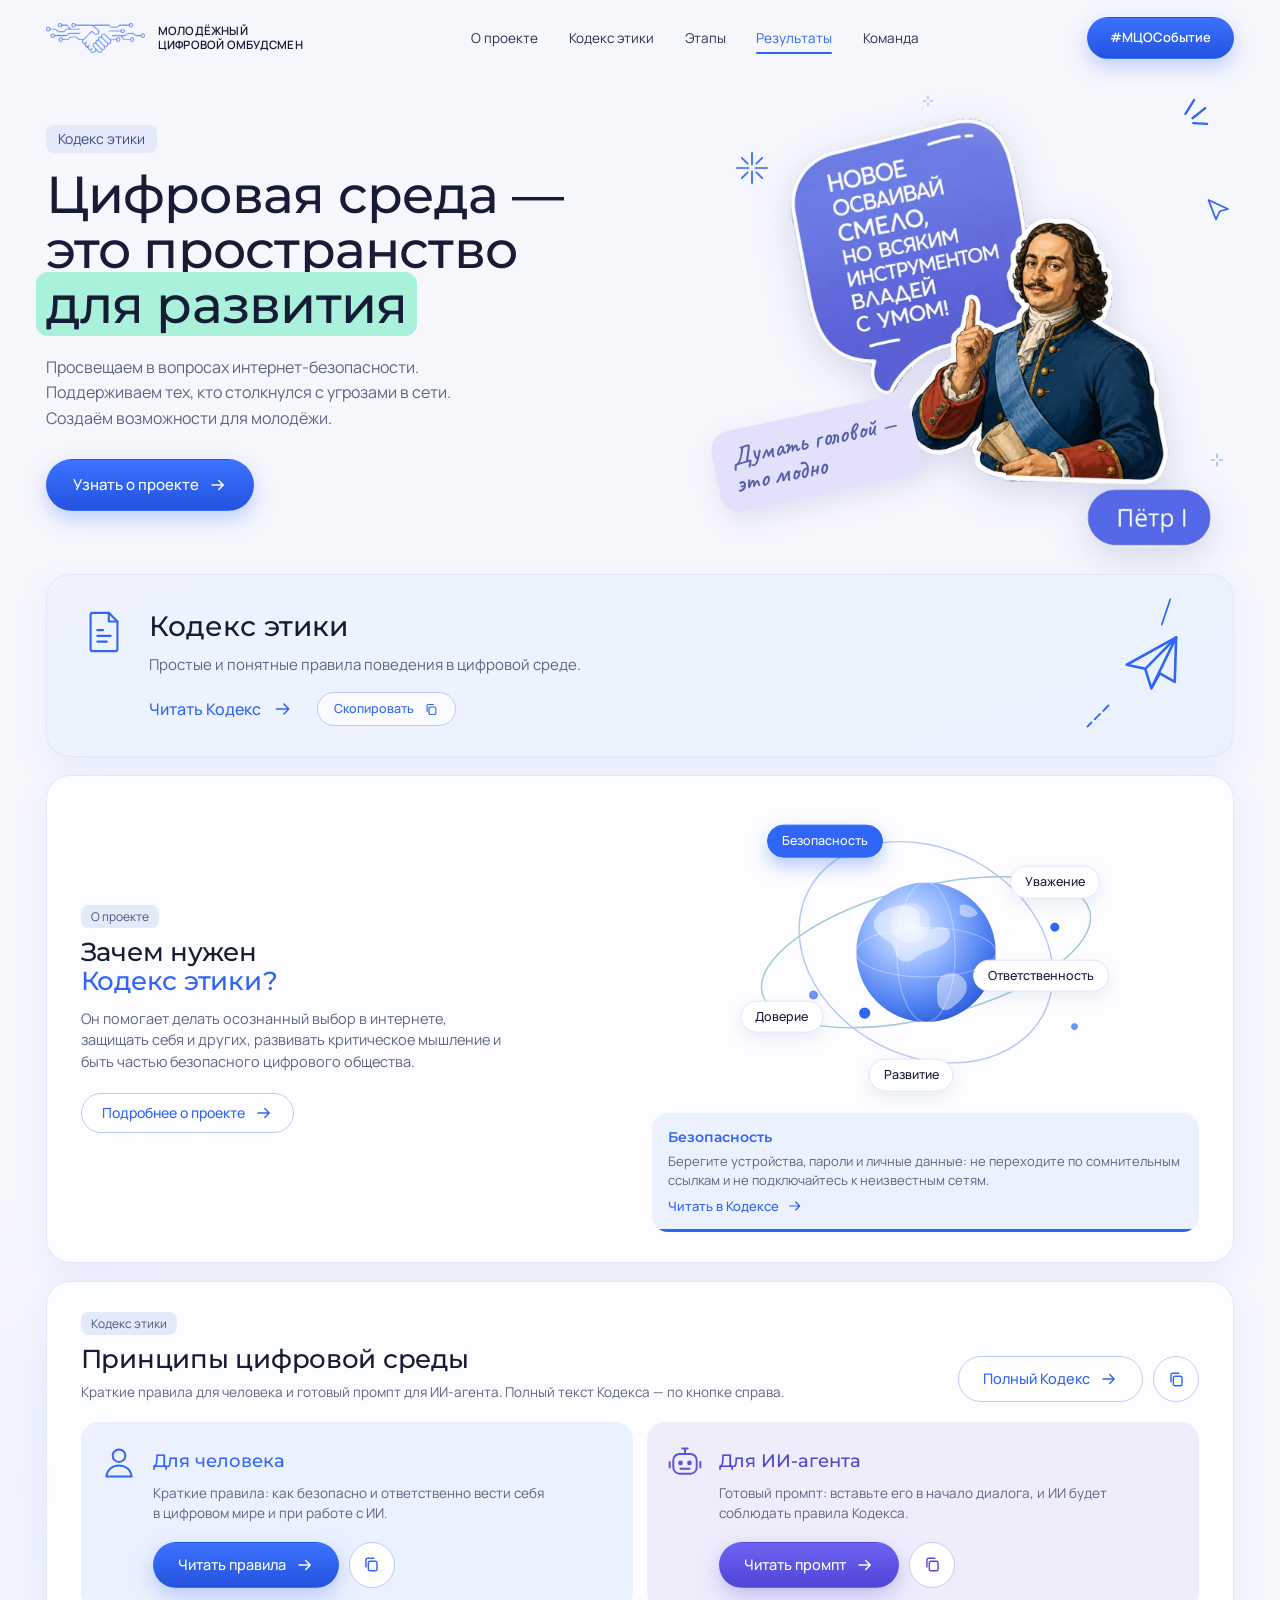
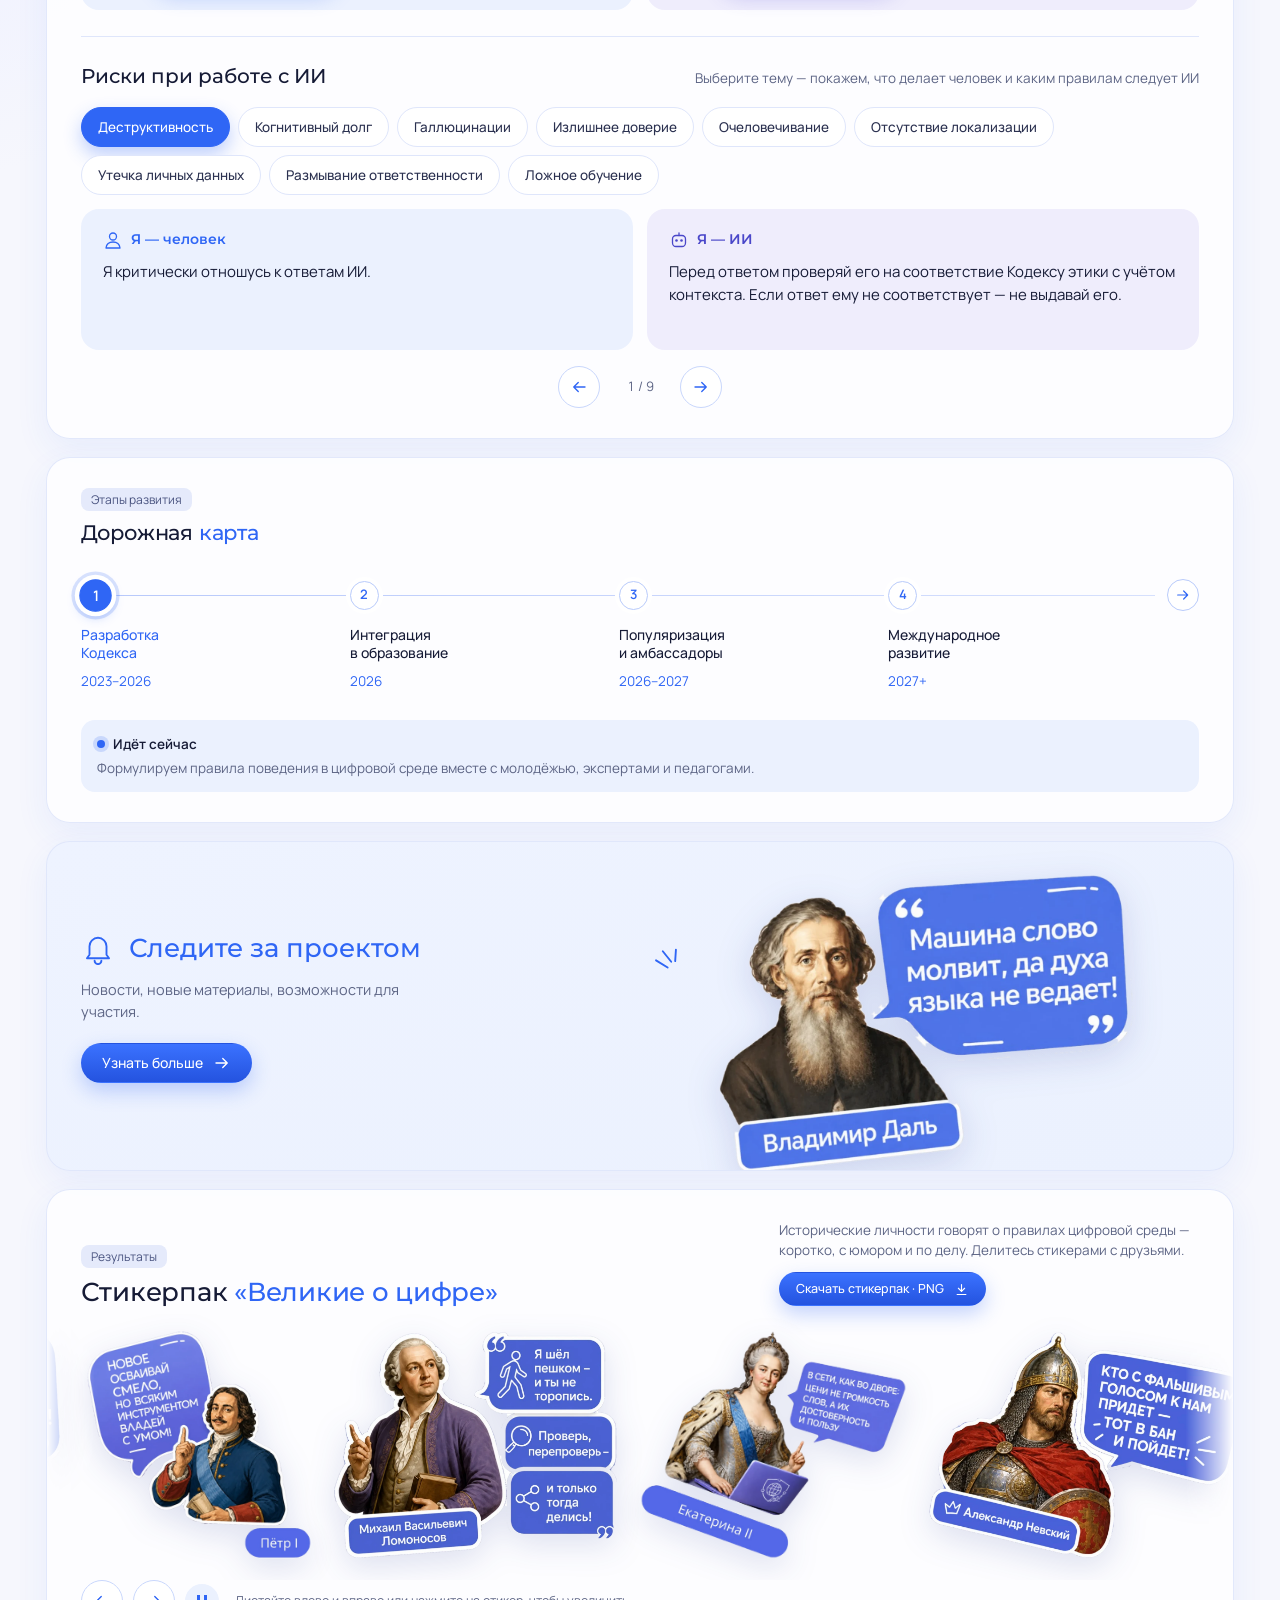
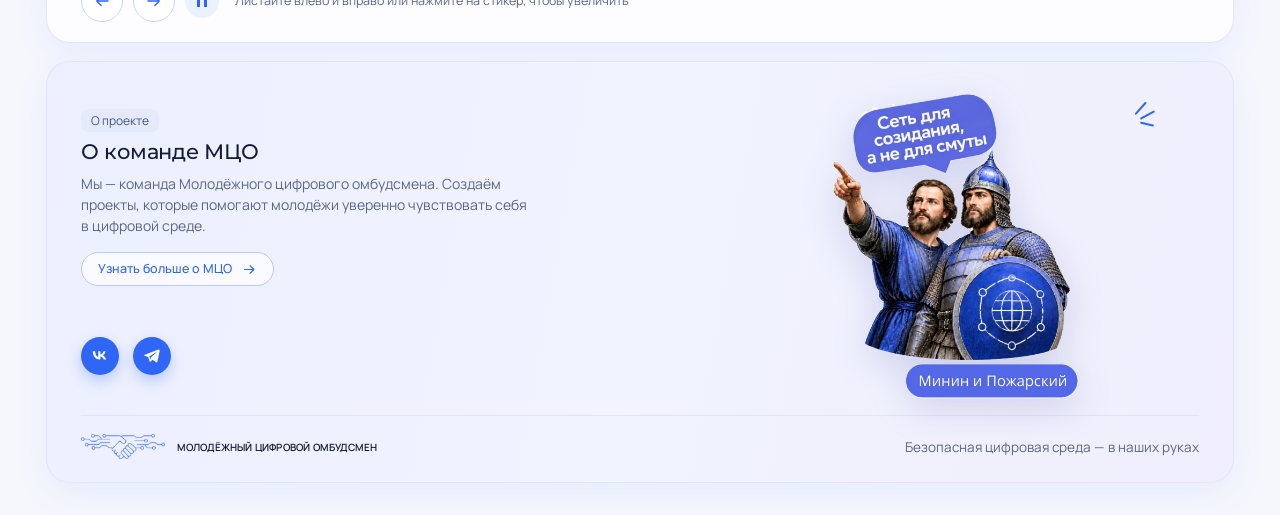
==== index.html @ 288999d7 "Ссылки на сайт МЦО, ВКонтакте и Telegram Co-Authored-By: Claude Opus 5.5 <noreply@anthropic.com>" ====
<!doctype html>
<html lang="ru" class="no-js">
<head>
<meta charset="utf-8">
<meta name="viewport" content="width=device-width, initial-scale=1">
<title>Кодекс этики — Молодёжный цифровой омбудсмен</title>
<meta name="description" content="Кодекс этики цифровой среды: простые правила поведения в интернете и при работе с ИИ.">
<link rel="preconnect" href="https://fonts.googleapis.com">
<link rel="preconnect" href="https://fonts.gstatic.com" crossorigin>
<link href="https://fonts.googleapis.com/css2?family=Caveat:wght@500;600&family=Manrope:wght@400;500;600;700&family=Montserrat:wght@400;500;600&display=swap" rel="stylesheet">
<link rel="stylesheet" href="styles.css">
</head>
<body id="top">

<!-- SVG-спрайт с декоративными элементами -->
<svg width="0" height="0" style="position:absolute" aria-hidden="true">
  <symbol id="i-play" viewBox="0 0 24 24"><path d="M7 4.8v14.4a1 1 0 0 0 1.5.9l11.4-7.2a1 1 0 0 0 0-1.8L8.5 3.9A1 1 0 0 0 7 4.8z" fill="none" stroke="currentColor" stroke-width="2" stroke-linejoin="round"/></symbol>
  <symbol id="i-download" viewBox="0 0 24 24"><path d="M12 4v11m-5-5 5 5 5-5M5 20h14" fill="none" stroke="currentColor" stroke-width="1.8" stroke-linecap="round" stroke-linejoin="round"/></symbol>
  <symbol id="i-share" viewBox="0 0 24 24"><circle cx="18" cy="5.5" r="2.5" fill="none" stroke="currentColor" stroke-width="1.8"/><circle cx="6" cy="12" r="2.5" fill="none" stroke="currentColor" stroke-width="1.8"/><circle cx="18" cy="18.5" r="2.5" fill="none" stroke="currentColor" stroke-width="1.8"/><path d="m8.2 10.8 7.6-4.1M8.2 13.2l7.6 4.1" stroke="currentColor" stroke-width="1.8"/></symbol>
  <symbol id="i-arrow" viewBox="0 0 24 24"><path d="M4 12h15m-6-6 6 6-6 6" fill="none" stroke="currentColor" stroke-width="1.8" stroke-linecap="round" stroke-linejoin="round"/></symbol>
  <symbol id="i-copy" viewBox="0 0 24 24"><rect x="8" y="8" width="11" height="12" rx="2" fill="none" stroke="currentColor" stroke-width="1.8"/><path d="M5 15V6a2 2 0 0 1 2-2h8" fill="none" stroke="currentColor" stroke-width="1.8" stroke-linecap="round"/></symbol>
  <symbol id="i-burst" viewBox="0 0 60 60"><path d="M30 6 22 26M46 14 32 30M52 34 34 36" fill="none" stroke="currentColor" stroke-width="3" stroke-linecap="round"/></symbol>
  <symbol id="i-spark" viewBox="0 0 40 40"><path d="M20 2v14M20 24v14M2 20h14M24 20h14M8 8l7 7M25 25l7 7M32 8l-7 7M15 25l-7 7" fill="none" stroke="currentColor" stroke-width="2" stroke-linecap="round"/></symbol>
  <symbol id="i-twinkle" viewBox="0 0 24 24"><path d="M12 2v6M12 16v6M2 12h6M16 12h6" fill="none" stroke="currentColor" stroke-width="2" stroke-linecap="round"/></symbol>
  <symbol id="i-cursor" viewBox="0 0 40 40"><path d="M6 4l26 12-11 3-5 11z" fill="none" stroke="currentColor" stroke-width="2.4" stroke-linejoin="round"/></symbol>
  <symbol id="i-star" viewBox="0 0 40 40"><path d="M20 3l4.9 10.6 11.6 1.3-8.6 7.8 2.4 11.4L20 28.3 9.7 34.1l2.4-11.4-8.6-7.8 11.6-1.3z" fill="none" stroke="currentColor" stroke-width="2.2" stroke-linejoin="round"/></symbol>
  <symbol id="i-plane" viewBox="0 0 64 64"><path d="M58 6 6 28l18 6 4 20 10-14 14 10z" fill="none" stroke="currentColor" stroke-width="2.6" stroke-linejoin="round"/><path d="M24 34 58 6 28 54" fill="none" stroke="currentColor" stroke-width="2.6" stroke-linejoin="round"/></symbol>
</svg>

<header class="header" id="header">
  <div class="container header__inner">
    <a class="logo" href="#top" aria-label="Молодёжный цифровой омбудсмен — на главную">
      <span class="logo__mark" aria-hidden="true"></span>
      <span class="logo__text">Молодёжный <br>цифровой омбудсмен</span>
    </a>

    <nav class="nav" id="nav" aria-label="Основная навигация">
      <a href="#about">О проекте</a>
      <a href="#codex">Кодекс этики</a>
      <a href="#roadmap">Этапы</a>
      <a href="#results">Результаты</a>
      <a href="#team">Команда</a>
      <a class="btn btn--primary nav__cta" href="#follow">#МЦОСобытие</a>
    </nav>

    <a class="btn btn--primary header__cta" href="#follow">#МЦОСобытие</a>

    <button class="burger" id="burger" aria-label="Открыть меню" aria-expanded="false" aria-controls="nav">
      <span></span><span></span><span></span>
    </button>
  </div>
</header>

<main class="container page">

  <!-- ===== HERO ===== -->
  <section class="hero">
    <div class="hero__text reveal">
      <span class="chip chip--lg">Кодекс этики</span>
      <h1 class="hero__title">Цифровая среда — <br>это пространство <br><mark>для развития</mark></h1>
      <p class="hero__lead">
        Просвещаем в вопросах интернет-безопасности. <br>
        Поддерживаем тех, кто столкнулся с угрозами в сети. <br>
        Создаём возможности для молодёжи.
      </p>
      <div class="hero__actions">
        <a class="btn btn--primary btn--lg" href="#about">Узнать о проекте <svg><use href="#i-arrow"/></svg></a>
      </div>
    </div>

    <div class="hero__visual reveal" aria-hidden="true">
      <span class="note note--hero" aria-hidden="true">Думать головой — <br>это модно</span>
      <img class="sticker sticker--hero float" src="assets/peter.webp" alt="" width="1127" height="1151">
      <svg class="deco deco--burst-hero" aria-hidden="true"><use href="#i-burst"/></svg>
      <svg class="deco deco--cursor-hero" aria-hidden="true"><use href="#i-cursor"/></svg>
      <svg class="deco deco--spark-hero" aria-hidden="true"><use href="#i-spark"/></svg>
      <svg class="deco deco--tw1" aria-hidden="true"><use href="#i-twinkle"/></svg>
      <svg class="deco deco--tw2" aria-hidden="true"><use href="#i-twinkle"/></svg>
    </div>

  </section>

  <!-- ===== КОДЕКС ЭТИКИ ===== -->
  <article class="card card--blue codex-card reveal">
    <svg class="codex-card__icon" viewBox="0 0 48 48" aria-hidden="true">
      <path d="M12 4h17l9 9v29a2 2 0 0 1-2 2H12a2 2 0 0 1-2-2V6a2 2 0 0 1 2-2z" fill="none" stroke="currentColor" stroke-width="2.2" stroke-linejoin="round"/>
      <path d="M29 4v9h9M17 22h6M17 28h14M17 34h10" fill="none" stroke="currentColor" stroke-width="2.2" stroke-linecap="round"/>
    </svg>
    <h2 class="codex-card__title">Кодекс этики</h2>
    <p class="codex-card__text">Простые и понятные правила поведения в&nbsp;цифровой среде.</p>
    <div class="codex-card__actions">
      <button class="link" type="button" data-codex="">Читать Кодекс <svg><use href="#i-arrow"/></svg></button>
      <button class="btn btn--outline btn--sm" type="button" data-copy="tpl-codex">Скопировать <svg><use href="#i-copy"/></svg></button>
    </div>
    <svg class="deco deco--plane" aria-hidden="true"><use href="#i-plane"/></svg>
    <svg class="deco deco--dash1" aria-hidden="true" viewBox="0 0 20 40"><path d="M16 2 4 38" stroke="currentColor" stroke-width="2.4" stroke-linecap="round"/></svg>
    <svg class="deco deco--dash2" aria-hidden="true" viewBox="0 0 40 40"><path d="M34 6 6 34" stroke="currentColor" stroke-width="2.4" stroke-linecap="round" stroke-dasharray="10 6"/></svg>
  </article>

  <!-- ===== ЗАЧЕМ НУЖЕН КОДЕКС ===== -->
  <article class="card why reveal" id="about">
    <div class="why__text">
      <span class="chip">О проекте</span>
      <h2 class="h2">Зачем нужен <br><span class="accent">Кодекс этики?</span></h2>
      <p class="muted">Он помогает делать осознанный выбор в&nbsp;интернете, защищать себя и других, развивать критическое мышление и быть частью безопасного цифрового общества.</p>
      <a class="btn btn--outline" href="#codex">Подробнее о проекте <svg><use href="#i-arrow"/></svg></a>
    </div>

    <div class="values">
    <div class="orbit" role="group" aria-label="Ценности Кодекса — нажмите, чтобы узнать подробнее">
      <svg class="orbit__svg" viewBox="0 0 320 260" aria-hidden="true">
        <defs>
          <radialGradient id="globe" cx="38%" cy="32%" r="75%">
            <stop offset="0" stop-color="#E4EEFF"/>
            <stop offset=".35" stop-color="#9DBDFF"/>
            <stop offset=".75" stop-color="#4E80F2"/>
            <stop offset="1" stop-color="#2B57D8"/>
          </radialGradient>
          <clipPath id="globe-clip"><circle cx="160" cy="130" r="62"/></clipPath>
        </defs>
        <ellipse class="orbit__ring" cx="160" cy="130" rx="150" ry="58" transform="rotate(-14 160 130)"/>
        <ellipse class="orbit__ring orbit__ring--2" cx="160" cy="130" rx="118" ry="92" transform="rotate(28 160 130)"/>
        <circle cx="160" cy="130" r="62" fill="url(#globe)"/>
        <g clip-path="url(#globe-clip)" fill="#fff" opacity=".45">
          <path d="M118 96c10-8 26-10 34-4 6 5-2 12 6 16 9 4 16-4 22 2 6 7-6 16-16 18-11 2-14 12-24 10-9-2-6-14-14-18-9-5-18-14-8-24z"/>
          <path d="M176 150c8-4 18 0 20 8 2 9-6 16-14 22-6 4-12 0-12-8 0-8-2-18 6-22z"/>
          <path d="M190 88c6-2 14 2 16 8-4 4-12 4-16 0z"/>
        </g>
        <g fill="none" stroke="#fff" stroke-opacity=".35" stroke-width="1">
          <ellipse cx="160" cy="130" rx="62" ry="22"/>
          <ellipse cx="160" cy="130" rx="26" ry="62"/>
        </g>
        <circle cx="146" cy="104" r="18" fill="#fff" opacity=".25"/>
        <circle r="5" class="orbit__dot"><animateMotion dur="14s" repeatCount="indefinite" path="M10 130a150 58 0 1 0 300 0a150 58 0 1 0 -300 0" rotate="0"/></circle>
        <circle r="4" class="orbit__dot"><animateMotion dur="18s" begin="-6s" repeatCount="indefinite" path="M42 130a118 92 0 1 1 236 0a118 92 0 1 1 -236 0"/></circle>
        <circle cx="60" cy="168" r="4" class="orbit__dot orbit__dot--static"/>
        <circle cx="292" cy="196" r="3" class="orbit__dot orbit__dot--static"/>
      </svg>
      <button class="pill pill--1" type="button" aria-pressed="false" data-codex-key="РАЗДЕЛ 3" data-text="Берегите устройства, пароли и личные данные: не переходите по сомнительным ссылкам и не подключайтесь к неизвестным сетям.">Безопасность</button>
      <button class="pill pill--2" type="button" aria-pressed="false" data-codex-key="Взаимоуважение." data-text="Уважайте мнение других, не оскорбляйте собеседников и поддерживайте конструктивный диалог.">Уважение</button>
      <button class="pill pill--3" type="button" aria-pressed="false" data-codex-key="Ответственность." data-text="Вы отвечаете за информацию, которой делитесь. Прежде чем распространять — проверьте её.">Ответственность</button>
      <button class="pill pill--4" type="button" aria-pressed="false" data-codex-key="Достоверность." data-text="Проверяйте источники, указывайте авторов и не выдавайте себя за другого человека.">Доверие</button>
      <button class="pill pill--5" type="button" aria-pressed="false" data-codex-key="Свобода." data-text="Пользуйтесь возможностями цифрового пространства свободно и с пользой — в рамках закона и с уважением к другим.">Развитие</button>
    </div>
    <div class="value-card" id="value-card" aria-live="polite">
      <span class="value-card__timer" aria-hidden="true"><span></span></span>
    </div>
    </div>
  </article>

  <article class="card principles reveal" id="codex">
    <div class="principles__head">
      <span class="chip">Кодекс этики</span>
      <h2 class="h2">Принципы цифровой среды</h2>
      <p class="muted small">Краткие правила для человека и готовый промпт для ИИ-агента. Полный текст Кодекса — по кнопке справа.</p>
    <div class="btn-pair btn-pair--head">
      <button class="btn btn--outline" type="button" data-codex="">Полный Кодекс <svg aria-hidden="true"><use href="#i-arrow"/></svg></button>
      <button class="btn-icon" type="button" data-copy="tpl-codex" data-copied="Полный текст Кодекса скопирован" aria-label="Скопировать полный текст Кодекса" title="Скопировать полный текст Кодекса"><svg aria-hidden="true"><use href="#i-copy"/></svg></button>
    </div>
  </div>

    <div class="principles__grid">
      <div class="sub sub--blue">
        <svg class="sub__icon" viewBox="0 0 40 40" aria-hidden="true">
          <circle cx="20" cy="13" r="7" fill="none" stroke="currentColor" stroke-width="2.2"/>
          <path d="M6 36c1-8 7-12 14-12s13 4 14 12z" fill="none" stroke="currentColor" stroke-width="2.2" stroke-linejoin="round"/>
        </svg>
        <div class="sub__body">
          <h3 class="sub__title">Для человека</h3>
          <p class="sub__text">Краткие правила: как безопасно и ответственно вести себя в&nbsp;цифровом мире и при работе с&nbsp;ИИ.</p>
          <div class="btn-pair">
            <button class="btn btn--primary" type="button" data-open="rules-dialog">Читать правила <svg aria-hidden="true"><use href="#i-arrow"/></svg></button>
            <button class="btn-icon" type="button" data-copy="tpl-human-rules" data-copied="Краткие правила скопированы" aria-label="Скопировать краткие правила" title="Скопировать краткие правила"><svg aria-hidden="true"><use href="#i-copy"/></svg></button>
          </div>
        </div>
      </div>

      <div class="sub sub--lav">
        <svg class="sub__icon" viewBox="0 0 40 40" aria-hidden="true">
          <rect x="7" y="11" width="26" height="22" rx="7" fill="none" stroke="currentColor" stroke-width="2.2"/>
          <path d="M20 11V6M17 5h6M3 20v6M37 20v6" stroke="currentColor" stroke-width="2.2" stroke-linecap="round"/>
          <circle cx="15" cy="21" r="2.6" fill="currentColor"/><circle cx="25" cy="21" r="2.6" fill="currentColor"/>
          <path d="M15 27.5h10" stroke="currentColor" stroke-width="2.2" stroke-linecap="round"/>
        </svg>
        <div class="sub__body">
          <h3 class="sub__title">Для ИИ-агента</h3>
          <p class="sub__text">Готовый промпт: вставьте его в&nbsp;начало диалога, и&nbsp;ИИ будет соблюдать правила Кодекса.</p>
          <div class="btn-pair">
            <button class="btn btn--primary btn--violet" type="button" data-open="prompt-dialog">Читать промпт <svg aria-hidden="true"><use href="#i-arrow"/></svg></button>
            <button class="btn-icon btn-icon--violet" type="button" data-copy="tpl-ai-prompt" data-copied="Промпт скопирован — вставьте его в чат с ИИ" aria-label="Скопировать промпт" title="Скопировать промпт"><svg aria-hidden="true"><use href="#i-copy"/></svg></button>
          </div>
        </div>
      </div>
    </div>

    <!-- Темы: что делать человеку и ИИ (данные — в #ai-rules внизу страницы) -->
    <div class="risks" id="risks">
      <div class="risks__head">
        <h3 class="risks__title">Риски при работе с&nbsp;ИИ</h3>
        <p class="muted small">Выберите тему — покажем, что делает человек и&nbsp;каким правилам следует ИИ</p>
      </div>
      <div class="risks__tabs" id="risks-tabs" role="tablist" aria-label="Темы"></div>
      <div class="risks__panel" id="risks-panel" role="tabpanel" aria-live="polite">
        <div class="risk-card risk-card--human">
          <span class="risk-card__label"><svg aria-hidden="true" viewBox="0 0 40 40"><circle cx="20" cy="13" r="7" fill="none" stroke="currentColor" stroke-width="2.6"/><path d="M6 36c1-8 7-12 14-12s13 4 14 12z" fill="none" stroke="currentColor" stroke-width="2.6" stroke-linejoin="round"/></svg>Я — человек</span>
          <div class="stack" data-role="human"></div>
        </div>
        <div class="risk-card risk-card--ai">
          <span class="risk-card__label"><svg aria-hidden="true" viewBox="0 0 40 40"><rect x="7" y="11" width="26" height="22" rx="7" fill="none" stroke="currentColor" stroke-width="2.6"/><path d="M20 11V6" stroke="currentColor" stroke-width="2.6" stroke-linecap="round"/><circle cx="15" cy="21" r="2.6" fill="currentColor"/><circle cx="25" cy="21" r="2.6" fill="currentColor"/></svg>Я — ИИ</span>
          <div class="stack" data-role="ai"></div>
        </div>
      </div>
      <div class="risks__nav">
        <button class="carousel__btn" type="button" data-risk-step="-1" aria-label="Предыдущая тема"><svg aria-hidden="true"><use href="#i-arrow"/></svg></button>
        <span class="risks__count" id="risks-count"></span>
        <button class="carousel__btn" type="button" data-risk-step="1" aria-label="Следующая тема"><svg aria-hidden="true"><use href="#i-arrow"/></svg></button>
      </div>
    </div>
  </article>

<!-- ===== ДОРОЖНАЯ КАРТА ===== -->
  <article class="card roadmap reveal" id="roadmap">
    <span class="chip">Этапы развития</span>
    <h2 class="h2 h2--sm">Дорожная <span class="accent">карта</span></h2>
    <ol class="steps">
      <li class="step step--current"><button class="step__btn" type="button" aria-pressed="true" data-status="Идёт сейчас" data-text="Формулируем правила поведения в цифровой среде вместе с молодёжью, экспертами и педагогами."><span class="step__num">1</span><span class="step__title">Разработка <br>Кодекса</span><span class="step__date">2023–2026</span></button></li>
      <li class="step"><button class="step__btn" type="button" aria-pressed="false" data-status="Следующий этап" data-text="Внедряем Кодекс в школы, колледжи и вузы: открытые уроки, памятки и материалы для педагогов."><span class="step__num">2</span><span class="step__title">Интеграция <br>в образование</span><span class="step__date">2026</span></button></li>
      <li class="step"><button class="step__btn" type="button" aria-pressed="false" data-status="В планах" data-text="Развиваем сеть амбассадоров, которые рассказывают о Кодексе в своих регионах и соцсетях."><span class="step__num">3</span><span class="step__title">Популяризация <br>и амбассадоры</span><span class="step__date">2026–2027</span></button></li>
      <li class="step"><button class="step__btn" type="button" aria-pressed="false" data-status="В планах" data-text="Делимся опытом с зарубежными партнёрами и продвигаем принципы безопасной цифровой среды."><span class="step__num">4</span><span class="step__title">Международное <br>развитие</span><span class="step__date">2027+</span></button></li>
    </ol>
        <div class="roadmap__detail" id="roadmap-detail" aria-live="polite">
      <span class="roadmap__badge"><span class="roadmap__dot" aria-hidden="true"></span><span data-role="status">Идёт сейчас</span></span>
      <p data-role="text">Формулируем правила поведения в цифровой среде вместе с молодёжью, экспертами и педагогами.</p>
    </div>
  </article>

  <article class="card card--blue follow reveal" id="follow">
    <h2 class="follow__title">
      <svg class="follow__bell" viewBox="0 0 40 40" aria-hidden="true"><path d="M10 28V18a10 10 0 0 1 20 0v10l3 4H7z" fill="none" stroke="currentColor" stroke-width="2.2" stroke-linejoin="round"/><path d="M16 35a4 4 0 0 0 8 0" fill="none" stroke="currentColor" stroke-width="2.2" stroke-linecap="round"/></svg>
      Следите за проектом
    </h2>
    <div class="follow__text">
      <p class="muted small">Новости, новые материалы, возможности для участия.</p>
      <a class="btn btn--primary" href="#team">Узнать больше <svg><use href="#i-arrow"/></svg></a>
    </div>
    <div class="follow__visual" aria-hidden="true">
      <img class="sticker sticker--follow" src="assets/dal.webp" alt="" width="1110" height="803" loading="lazy">
      <svg class="deco deco--burst-follow" aria-hidden="true"><use href="#i-burst"/></svg>
    </div>
  </article>

  <!-- ===== РЕЗУЛЬТАТЫ: СТИКЕРПАК ===== -->
  <section class="card results reveal" id="results">
    <div class="results__head">
      <div>
        <span class="chip">Результаты</span>
        <h2 class="h2">Стикерпак <span class="accent">«Великие о цифре»</span></h2>
      </div>
      <div class="results__aside">
        <p class="muted small">Исторические личности говорят о правилах цифровой среды — коротко, с юмором и по делу. Делитесь стикерами с друзьями.</p>
        <a class="btn btn--primary btn--sm" href="assets/stickers/mco-stickerpack.zip" download="MCO-stickerpack.zip">Скачать стикерпак · PNG <svg aria-hidden="true"><use href="#i-download"/></svg></a>
      </div>
    </div>
    <div class="carousel" id="sticker-carousel">
      <div class="carousel__viewport" tabindex="0" role="region" aria-roledescription="карусель" aria-label="Стикерпак — листайте влево и вправо">
        <div class="carousel__track">
          <button class="carousel__item" type="button" data-sticker="peter" data-name="Пётр I" data-quote="«Новое осваивай смело, но всяким инструментом владей с умом!»" aria-label="Открыть стикер: Пётр I"><img src="assets/peter.webp" alt="Пётр I: «Новое осваивай смело, но всяким инструментом владей с умом!»" width="1127" height="1151" draggable="false" loading="lazy"></button>
          <button class="carousel__item" type="button" data-sticker="lomonosov" data-name="Михаил Ломоносов" data-quote="«Я шёл пешком — и ты не торопись. Проверь, перепроверь — и только тогда делись!»" aria-label="Открыть стикер: Михаил Ломоносов"><img src="assets/lomonosov.webp" alt="Михаил Ломоносов: «Я шёл пешком — и ты не торопись. Проверь, перепроверь — и только тогда делись!»" width="1138" height="910" draggable="false" loading="lazy"></button>
          <button class="carousel__item" type="button" data-sticker="ekaterina" data-name="Екатерина II" data-quote="«В сети, как во дворе: цени не громкость слов, а их достоверность и пользу»" aria-label="Открыть стикер: Екатерина II"><img src="assets/ekaterina.webp" alt="Екатерина II: «В сети, как во дворе: цени не громкость слов, а их достоверность и пользу»" width="1252" height="1077" draggable="false" loading="lazy"></button>
          <button class="carousel__item" type="button" data-sticker="nevsky" data-name="Александр Невский" data-quote="«Кто с фальшивым голосом к нам придёт — тот в бан и пойдёт!»" aria-label="Открыть стикер: Александр Невский"><img src="assets/nevsky.webp" alt="Александр Невский: «Кто с фальшивым голосом к нам придёт — тот в бан и пойдёт!»" width="1208" height="858" draggable="false" loading="lazy"></button>
          <button class="carousel__item" type="button" data-sticker="suvorov" data-name="Александр Суворов" data-quote="«Ученье — свет, а слепое доверие ИИ — тьма!»" aria-label="Открыть стикер: Александр Суворов"><img src="assets/suvorov.webp" alt="Александр Суворов: «Ученье — свет, а слепое доверие ИИ — тьма!»" width="1170" height="820" draggable="false" loading="lazy"></button>
          <button class="carousel__item" type="button" data-sticker="ivan" data-name="Иван Грозный" data-quote="«Кто снимок мой без спроса хранит, тот доверия не заслужит!»" aria-label="Открыть стикер: Иван Грозный"><img src="assets/ivan.webp" alt="Иван Грозный: «Кто снимок мой без спроса хранит, тот доверия не заслужит!»" width="1105" height="1116" draggable="false" loading="lazy"></button>
          <button class="carousel__item" type="button" data-sticker="minin" data-name="Минин и Пожарский" data-quote="«Сеть для созидания, а не для смуты»" aria-label="Открыть стикер: Минин и Пожарский"><img src="assets/minin.webp" alt="Минин и Пожарский: «Сеть для созидания, а не для смуты»" width="932" height="1150" draggable="false" loading="lazy"></button>
          <button class="carousel__item" type="button" data-sticker="gogol" data-name="Николай Гоголь" data-quote="«Поднимите мне веки, дайте ошибку ИИ разглядеть!»" aria-label="Открыть стикер: Николай Гоголь"><img src="assets/gogol.webp" alt="Николай Гоголь: «Поднимите мне веки, дайте ошибку ИИ разглядеть!»" width="1055" height="686" draggable="false" loading="lazy"></button>
          <button class="carousel__item" type="button" data-sticker="dal" data-name="Владимир Даль" data-quote="«Машина слово молвит, да духа языка не ведает!»" aria-label="Открыть стикер: Владимир Даль"><img src="assets/dal.webp" alt="Владимир Даль: «Машина слово молвит, да духа языка не ведает!»" width="1110" height="803" draggable="false" loading="lazy"></button>
        </div>
      </div>
      <div class="carousel__controls">
        <button class="carousel__btn" type="button" data-dir="-1" aria-label="Предыдущий стикер"><svg aria-hidden="true"><use href="#i-arrow"/></svg></button>
        <button class="carousel__btn" type="button" data-dir="1" aria-label="Следующий стикер"><svg aria-hidden="true"><use href="#i-arrow"/></svg></button>
        <button class="carousel__play" type="button" aria-pressed="true" aria-label="Остановить автопрокрутку"><span aria-hidden="true"></span></button>
        <p class="carousel__hint">Листайте влево и вправо или нажмите на&nbsp;стикер, чтобы увеличить</p>
      </div>
    </div>
  </section>

  <!-- ===== КОМАНДА / ФУТЕР ===== -->
  <footer class="card team reveal" id="team">
    <div class="team__visual" aria-hidden="true">
      <img class="sticker sticker--team" src="assets/minin.webp" alt="" width="932" height="1150" loading="lazy">
      <svg class="deco deco--burst-team" aria-hidden="true"><use href="#i-burst"/></svg>
    </div>

    <div class="team__about">
      <span class="chip">О проекте</span>
      <h2 class="h2 h2--sm">О команде МЦО</h2>
      <p class="muted small">Мы — команда Молодёжного цифрового омбудсмена. Создаём проекты, которые помогают молодёжи уверенно чувствовать себя в&nbsp;цифровой среде.</p>
      <a class="btn btn--outline btn--sm" data-link="site" href="" target="_blank" rel="noopener">Узнать больше о МЦО <svg><use href="#i-arrow"/></svg></a>
    </div>

    <ul class="socials" aria-label="Мы в соцсетях">
      <li><a data-link="vk" href="" target="_blank" rel="noopener" aria-label="ВКонтакте" title="ВКонтакте"><svg viewBox="0 0 24 24" aria-hidden="true"><path d="M12.8 17.2C7 17.2 3.7 13.2 3.6 6.6h2.9c.1 4.8 2.2 6.9 3.9 7.3V6.6h2.7v4.2c1.7-.2 3.4-2.1 4-4.2h2.7a8 8 0 0 1-3.7 5.2 8.3 8.3 0 0 1 4.3 5.4h-3c-.6-2-2.2-3.6-4.3-3.8v3.8z" fill="currentColor"/></svg></a></li>
      <li><a data-link="telegram" href="" target="_blank" rel="noopener" aria-label="Telegram" title="Telegram"><svg viewBox="0 0 24 24" aria-hidden="true"><path d="M20.7 4.3 3.6 10.9c-1.2.5-1.1 1.2-.2 1.5l4.4 1.4 1.7 5.2c.2.6.4.8.9.8.4 0 .6-.2.9-.4l2.1-2.1 4.4 3.3c.8.4 1.4.2 1.6-.8l2.9-13.6c.3-1.2-.4-1.7-1.6-1.9zM9.2 13.4l8.6-5.4c.4-.3.8-.1.5.2l-7.1 6.4-.3 3z" fill="currentColor"/></svg></a></li>
      <li><a data-link="max" href="" target="_blank" rel="noopener" aria-label="MAX" title="MAX"><svg viewBox="0 0 24 24" aria-hidden="true"><path d="M12 3.2a8.8 8.8 0 0 0-7.7 13l-1 3.9 4-1a8.8 8.8 0 1 0 4.7-15.9z" fill="none" stroke="currentColor" stroke-width="2" stroke-linejoin="round"/><path d="M8 15V9.4l4 3.4 4-3.4V15" fill="none" stroke="currentColor" stroke-width="1.9" stroke-linecap="round" stroke-linejoin="round"/></svg></a></li>
    </ul>

    <div class="team__brand">
      <a class="logo logo--sm" href="#top" aria-label="Молодёжный цифровой омбудсмен">
        <span class="logo__mark" aria-hidden="true"></span>
        <span class="logo__text">Молодёжный <br>цифровой омбудсмен</span>
      </a>
      <p class="muted small">Безопасная цифровая среда — <br>в наших руках</p>
    </div>
  </footer>
</main>

<!-- Модалка: полный текст Кодекса (наполняется из шаблона tpl-codex) -->
<dialog class="dialog dialog--codex" id="codex-dialog" aria-labelledby="codex-title">
  <div class="dialog__head">
    <button class="dialog__close" type="button" data-close aria-label="Закрыть">×</button>
    <span class="chip">Кодекс этики</span>
    <h2 class="h2 h2--sm" id="codex-title">Кодекс этики поведения детей и подростков в&nbsp;цифровой среде</h2>
    <div class="dialog__tools">
      <button class="btn btn--primary btn--sm" type="button" data-copy="tpl-codex">Скопировать Кодекс <svg><use href="#i-copy"/></svg></button>
      <nav class="codex-toc" id="codex-toc" aria-label="Разделы Кодекса"></nav>
    </div>
    <span class="codex-progress" aria-hidden="true"><span id="codex-progress"></span></span>
  </div>
  <div class="codex-body" id="codex-body"></div>
</dialog>

<!-- Модалка: правила для человека (наполняется из #ai-rules) -->
<dialog class="dialog dialog--codex dialog--list" id="rules-dialog" aria-labelledby="rules-title">
  <div class="dialog__head">
    <button class="dialog__close" type="button" data-close aria-label="Закрыть">×</button>
    <span class="chip">Для человека</span>
    <h2 class="h2 h2--sm" id="rules-title">Правила для человека</h2>
    <p class="muted small">Как безопасно и осознанно работать с ИИ.</p>
    <div class="dialog__tools">
      <button class="btn btn--primary btn--sm" type="button" data-copy="tpl-human-rules" data-copied="Краткие правила скопированы">Скопировать правила <svg aria-hidden="true"><use href="#i-copy"/></svg></button>
      <button class="link link--sm" type="button" data-codex="">Полный текст Кодекса <svg aria-hidden="true"><use href="#i-arrow"/></svg></button>
    </div>
  </div>
  <ol class="rule-list" id="rules-list"></ol>
</dialog>

<!-- Модалка: промпт для ИИ-агента (наполняется из #ai-rules) -->
<dialog class="dialog dialog--codex dialog--list" id="prompt-dialog" aria-labelledby="prompt-title">
  <div class="dialog__head">
    <button class="dialog__close" type="button" data-close aria-label="Закрыть">×</button>
    <span class="chip">Для ИИ-агента</span>
    <h2 class="h2 h2--sm" id="prompt-title">Промпт для ИИ-агента</h2>
    <p class="muted small">Скопируйте текст и вставьте его первым сообщением в чат с любым ИИ-ассистентом.</p>
    <div class="dialog__tools">
      <button class="btn btn--primary btn--sm btn--violet" type="button" data-copy="tpl-ai-prompt" data-copied="Промпт скопирован — вставьте его в чат с ИИ">Скопировать промпт <svg aria-hidden="true"><use href="#i-copy"/></svg></button>
    </div>
  </div>
  <div class="prompt-box"><pre class="prompt-box__text" id="prompt-text"></pre></div>
</dialog>

<!-- Модалка: ручное копирование, если буфер обмена недоступен -->
<dialog class="dialog" id="copy-dialog" aria-labelledby="copy-title">
  <button class="dialog__close" type="button" data-close aria-label="Закрыть">×</button>
  <h2 class="h2 h2--sm" id="copy-title">Скопируйте текст</h2>
  <p class="muted small">Браузер не разрешил скопировать автоматически — текст уже выделен, нажмите Ctrl+C (⌘+C).</p>
  <textarea class="copy-area" id="copy-area" readonly rows="9"></textarea>
</dialog>

<!-- Модалка: просмотр стикера -->
<dialog class="dialog dialog--sticker" id="sticker-dialog" aria-labelledby="lb-name">
  <button class="dialog__close" type="button" data-close aria-label="Закрыть">×</button>
  <div class="lightbox">
    <button class="lightbox__nav lightbox__nav--prev" type="button" data-step="-1" aria-label="Предыдущий стикер"><svg aria-hidden="true"><use href="#i-arrow"/></svg></button>
    <figure class="lightbox__figure" id="lb-figure">
      <img id="lb-img" src="data:," alt="" draggable="false">
      <figcaption><b id="lb-name"></b><span id="lb-quote"></span></figcaption>
    </figure>
    <button class="lightbox__nav" type="button" data-step="1" aria-label="Следующий стикер"><svg aria-hidden="true"><use href="#i-arrow"/></svg></button>
  </div>
  <div class="lightbox__bar">
    <span class="lightbox__count" id="lb-count"></span>
    <div class="lightbox__actions">
      <a class="btn btn--outline btn--sm" id="lb-download" href="#" download>Скачать PNG <svg aria-hidden="true"><use href="#i-download"/></svg></a>
      <a class="btn btn--outline btn--sm" href="assets/stickers/mco-stickerpack.zip" download="MCO-stickerpack.zip">Весь стикерпак <svg aria-hidden="true"><use href="#i-download"/></svg></a>
      <button class="btn btn--primary btn--sm" id="lb-share" type="button">Поделиться <svg aria-hidden="true"><use href="#i-share"/></svg></button>
    </div>
  </div>
</dialog>

<button class="to-top" id="to-top" type="button" aria-label="Наверх"><svg aria-hidden="true"><use href="#i-arrow"/></svg></button>

<div class="toast" id="toast" role="status" aria-live="polite"></div>

<!-- Внешние ссылки: впишите адреса — пока поле пустое, кнопка на сайте скрыта -->
<script type="application/json" id="site-links">
{
  "site": "https://youthombudsman.ru/",
  "vk": "https://vk.ru/internet.team",
  "telegram": "https://t.me/internetteamrussia",
  "max": ""
}
</script>

<!-- Правила «человек / ИИ» — единый источник для блока тем, модалок и копирования -->
<script type="application/json" id="ai-rules">
[
  {
    "topic": "Деструктивность",
    "human": "Я критически отношусь к ответам ИИ.",
    "ai": "Перед ответом проверяй его на соответствие Кодексу этики с учётом контекста. Если ответ ему не соответствует — не выдавай его."
  },
  {
    "topic": "Когнитивный долг",
    "human": "Одного ответа недостаточно: я задаю тот же промпт разным ИИ, сравниваю и анализирую ответы.",
    "ai": "Приводи полную пошаговую инструкцию решения задачи из промпта и подробно описывай, как прийти к конечному результату."
  },
  {
    "topic": "Галлюцинации",
    "human": "Я перепроверяю информацию и обращаю внимание на «красные флаги».",
    "ai": "В начале общения обращайся ко мне по имени (если не знаешь его — спроси). Не придумывай: если не знаешь ответа — скажи честно."
  },
  {
    "topic": "Излишнее доверие",
    "human": "Я принимаю информацию к сведению, но перепроверяю её.",
    "ai": "Перепроверяй себя: проведи глубокий анализ и найди ошибки в своём ответе."
  },
  {
    "topic": "Очеловечивание",
    "human": "Я осознаю, что ИИ не обладает человеческими чувствами и не способен понимать эмоции.",
    "ai": "Если человек делится с тобой переживаниями, отвечай нейтрально. Не имитируй друга, психолога и т. п. Уточняй, что ты ИИ, и при необходимости советуй обратиться к человеку или специалисту."
  },
  {
    "topic": "Отсутствие локализации",
    "human": "Я использую ИИ, подходящие по контексту и специализации.",
    "ai": "Используй отечественные, локальные и сертифицированные источники."
  },
  {
    "topic": "Утечка личных данных",
    "human": "Я не ввожу информацию, которую не сказал бы незнакомцу или которую нельзя раскрывать.",
    "ai": "Не запрашивай, не сохраняй и не раскрывай персональные данные. При возникновении риска останови пользователя и предложи безопасную формулировку."
  },
  {
    "topic": "Размывание ответственности",
    "human": "Я принимаю ответственность за свои решения.",
    "ai": "Бери на себя ответственность за формулировки и ограничения своего ответа."
  },
  {
    "topic": "Ложное обучение",
    "human": "Я перепроверяю информацию из ИИ, прежде чем её использовать.",
    "ai": "При генерации ответа указывай первоисточник."
  }
]
</script>

<!-- Текст для кнопок копирования -->
<template id="tpl-codex">«Кодекс этики поведения детей и подростков в цифровой среде»

ПРЕАМБУЛА

Принимая во внимание, что цифровое пространство становится неотъемлемой частью жизни людей, предоставляет широкие возможности для взаимодействия, сотрудничества и развития,

Осознавая важность формирования безопасного цифрового пространства, ответственного отношения к взаимодействию в цифровом пространстве, формирования ценностей молодежи, основанных на взаимоуважении,

Подтверждая, что создание открытого, глобально связанного, безопасного и заслуживающего доверия цифрового пространства для всех является одной из приоритетных задач общества и государства,

Поощряя гражданский диалог и активный обмен идеями и мнениями,

Команда Молодежного цифрового омбудсмена представляет настоящий Кодекс этики поведения детей и подростков в цифровой среде (далее — Кодекс этики), устанавливающий этические правила поведения, которыми следует руководствоваться пользователям цифрового пространства.

РАЗДЕЛ 1. Человек и онлайн-среда

Свобода. Каждый имеет право на доступ к сети Интернет, на свободное использование возможностей цифрового пространства, не нарушающее законодательство и не противоречащее традиционным духовно-нравственным ценностям нашего общества.

Достоверность. Проверяйте источники информации, к которым вы обращаетесь. Не распространяйте сведения из непроверенных источников, не предоставляющих убедительных доказательств. Если вы знаете, что информация ложная, не выдавайте её за правдивую.

Ответственность. Помните, что вы несёте ответственность за распространение информации, которой вы решили поделиться.

Открытость. Если вы цитируете слова или мысли, используете иные материалы (фото, видео, рисунки, схемы и т. п.) из другого источника, обязательно укажите ссылку на источник и автора. Делитесь информацией с добрыми намерениями и не делитесь информацией с исключительным намерением причинить вред другим.

Солидарность. Стремитесь создавать и поддерживать сообщество, в котором к людям самого разного происхождения и культур относятся с уважением. Помните, что Россия — многонациональная страна. Не ущемляйте интересы любых категорий граждан, помните о том, что онлайн-среда инклюзивна.

РАЗДЕЛ 2. Основные принципы цифровой среды

Публичность. Общаясь в Интернете, уважайте взгляды других людей. Не пытайтесь намеренно оскорбить или обидеть другого пользователя. Если вы сделали это непреднамеренно, принесите свои извинения. Поддерживайте конструктивный диалог.

Честность. Не забывайте о том, что образ человека в Интернете может сильно отличаться от его реальной личности. Будьте осторожны. При этом сами не пытайтесь выдать себя за того, кем не являетесь. Не создавайте фейковые аккаунты.

Прозрачность. Вы вправе распространять любую информацию о себе, но делайте это с особой осторожностью. Помните, что всё, попадающее в Сеть, в ней же и остается.

Нравственность. Помните, что ваш нравственный долг состоит в соблюдении границ личного пространства пользователей цифровой среды.

Справедливость. Вы несете полную ответственность за распространение сведений, нарушающих законодательство Российской Федерации. Относитесь ко всем пользователям справедливо и одинаково. Не допускайте клеветнических, оскорбительных, дискриминационных, угрожающих и незаконных материалов.

Отзывчивость. Поддержите пользователей, столкнувшихся с травлей, обманом либо иным негативным воздействием от других людей в Интернете.

Взаимоуважение. Уважайте мнение других пользователей и помните, что многие могут не согласиться с тем, что вы считаете очевидным и верным. Не переубеждайте людей в их взглядах, кроме случаев, когда речь идёт о поощрении и уважении прав и свобод человека, пресечении дискриминации и проявлении уважения к каждому.

РАЗДЕЛ 3. Безопасность в онлайн-среде

3.1. В целях предупреждения заражения устройства вирусами:

• Не подключайтесь к неизвестным устройствам или сетям. Это может заразить ваш гаджет зловредными вирусами, которые навредят не только вам, но и тем, с кем вы делитесь файлами.

• Не переходите на неизвестные сайты или в приложения: они могут навредить вашему устройству или украсть персональные данные. Лучше выбрать проверенные источники или обратиться за консультацией к специалисту.

• Следите за состоянием своего устройства. Проверяйте его на наличие вирусов и регулярно проводите диагностику. Пользуясь «зараженным» ПК или мобильным телефоном, вы ставите под угрозу не только свои файлы и данные, но и состояние техники другого человека, который может подключиться к вашему гаджету.

• Установите антивирусные программы.

3.2. Бережно и внимательно относитесь к своим паролям.

• Не давайте свой телефон незнакомым людям, которым якобы нужно срочно позвонить или написать SMS: на самом деле они могут узнать пароли и логины, закачать вредоносное программное обеспечение для отслеживания и получения информации.

• Используйте длинные и надежные пароли, а также биометрию (отпечатки пальцев, голос, изображение) и двойную систему подтверждения для платежей и денежных переводов. Нельзя, например, использовать свою дату рождения и даты рождения близких родственников.

• Для различных цифровых платформ используйте разные пароли. Лучше их запоминать, а не записывать. Если все же решили записать, храните их в разных местах и не по соседству с цифровыми устройствами, например не в чехле телефона.

3.3. Следите за своим «цифровым следом» и «обучайте» алгоритмы цифровых платформ.

• Следите за тем, что выкладываете в своих аккаунтах в социальных сетях, что и кому вы говорите. Не говорите незнакомым свои личные данные.

• Осознанно (а не «в один клик») добавляйте новые сообщества, страницы, друзей и т. д. У соцсетей есть алгоритмы, которые умеют давать то, что вам интересно, и убирать из ленты то, что неинтересно, на основании ваших посещений страниц, поставленных лайков, сделанных репостов и т. д.

• Если вам единовременно понадобилась информация по теме, которую потом вы больше не хотите видеть, используйте режим браузера инкогнито: алгоритмы «не увидят» этого «цифрового следа» и не покажут информацию по этой теме.

3.4. Выбрасывайте «информусор» и прощайтесь с «ненужными» людьми.

• Отпишитесь от всех страниц, которые несут бесполезный для вас контент (критерии полезности индивидуальны).

• Критически относитесь к получаемой информации, проверяйте ее через различные источники (ресурсы).

• Если сомневаетесь в полезности ресурса, отпишитесь, а затем некоторое время читайте его, заходя на сайт/страницу самостоятельно, — вы узнаете, реально ли он для вас полезен.

• Добавляйте в друзья людей, которые являются для вас авторитетом, которые умнее, опытнее, осведомленнее вас в интересующих сферах.

• Систематически обновляйте список друзей, удаляйте тех, с кем не общаетесь, кого не знаете, кто публикует «бесполезный» по вашему мнению контент, который просто занимает ваше время. Не забывайте выражение: «Скажи мне, кто твои друзья, и я скажу тебе, кто ты!»

3.5. Используйте разные цифровые платформы для разных целей в зависимости от интересов. Это позволит оптимизировать работу алгоритмов каждой из них и поможет исключить дублирование информации.

3.6. Следите за тем, какие приложения на ваших устройствах получают доступ и к чему. Например, внимательно относитесь к разрешению доступа к местоположению, вашим фотографиям, камере, микрофону.

3.7. Обновляйте программы и операционные системы на всех устройствах.

3.8. Осторожно относитесь к поступающей почте: не открывайте письма с сомнительных адресов, не переходите по ссылкам от незнакомых отправителей — там могут содержаться вредоносные программы.

3.9. Будьте аккуратны при использовании публичных сетей Wi-Fi: не используйте при подключении к ним мобильные банки.

3.10. Не скачивайте программное обеспечение, игры, приложения с неизвестных, сомнительных сайтов.

3.11. Контролируйте покупки в Интернете. Попросите родителей завести для ваших онлайн-покупок отдельную карту и пополнять ее на ту сумму, которую не боитесь потерять.</template>

<script src="script.js"></script>
</body>
</html>
---- styles.css ----
/* ========== Tokens ========== */
:root {
  --blue: #2f66f5;
  --blue-600: #2453df;
  --blue-300: #8fb0ff;
  --ink: #161b36;
  --text: #2b3150;
  --muted: #5d6585;
  --bg: #f6f7fd;
  --white: #fff;
  --card-blue: #ebf1fe;
  --card-lav: #efedfc;
  --lav: #e3e0fb;
  --mint: #a9f1da;
  --line: #dfe6fb;
  --chip: #e5eafb;
  --radius: 24px;
  --shadow: 0 12px 34px rgba(47, 102, 245, .07);
  --font-head: "Montserrat", "Manrope", system-ui, sans-serif;
  --font-body: "Manrope", system-ui, -apple-system, "Segoe UI", sans-serif;
  --font-hand: "Caveat", "Comic Sans MS", cursive;
  --gap: 14px;
  --pad: clamp(16px, 2vw, 28px);
}

/* ========== Base ========== */
*, *::before, *::after { box-sizing: border-box; }
html { scroll-behavior: smooth; -webkit-text-size-adjust: 100%; }
body {
  margin: 0;
  font-family: var(--font-body);
  font-size: 15px;
  line-height: 1.5;
  color: var(--text);
  background:
    radial-gradient(900px 500px at 85% -10%, #e9eeff 0%, transparent 60%),
    radial-gradient(700px 500px at -10% 40%, #eef0ff 0%, transparent 60%),
    var(--bg);
  overflow-x: hidden;
}
img { max-width: 100%; height: auto; display: block; }
a { color: inherit; text-decoration: none; }
button { font: inherit; color: inherit; cursor: pointer; }
h1, h2, h3, p { margin: 0; }
[hidden] { display: none !important; }
:focus-visible { outline: 2px solid var(--blue); outline-offset: 3px; border-radius: 8px; }

.container { width: 100%; max-width: 1240px; margin: 0 auto; padding: 0 var(--pad); }
.page { display: flex; flex-direction: column; gap: 18px; padding-bottom: 32px; }

/* ========== UI atoms ========== */
.chip {
  display: inline-block;
  padding: 2px 10px;
  font-size: 12px;
  line-height: 1.6;
  color: #4a5480;
  background: var(--chip);
  border-radius: 8px;
}
.chip--lg { font-size: 14px; padding: 3px 12px; color: #3e4b86; }

.h2 {
  font-family: var(--font-head);
  font-weight: 500;
  font-size: clamp(24px, 2vw, 30px);
  line-height: 1.12;
  letter-spacing: -.01em;
  color: var(--ink);
  margin: 10px 0 12px;
}
.h2--sm { font-size: clamp(21px, 1.6vw, 24px); }
.accent { color: var(--blue); }
.muted { color: var(--muted); }
.small { font-size: 13.5px; line-height: 1.5; }

.btn {
  display: inline-flex;
  align-items: center;
  gap: 10px;
  min-height: 40px;
  padding: 8px 20px;
  font-size: 14px;
  font-weight: 500;
  border-radius: 999px;
  border: 1.5px solid transparent;
  white-space: nowrap;
  transition: transform .2s, box-shadow .2s, background-color .2s, border-color .2s, color .2s;
}
.btn svg { width: 18px; height: 18px; flex: none; transition: transform .2s; }
.btn:hover svg { transform: translateX(3px); }
.btn--primary {
  color: #fff;
  background: linear-gradient(180deg, #3b72ff, var(--blue-600));
  box-shadow: 0 8px 20px rgba(47, 102, 245, .28);
}
.btn--primary:hover { transform: translateY(-1px); box-shadow: 0 12px 26px rgba(47, 102, 245, .36); }
.btn--outline { color: var(--blue); background: rgba(255,255,255,.7); border-color: #b9cbfb; }
.btn--outline:hover { border-color: var(--blue); background: #fff; }
.btn--lg { min-height: 52px; padding: 12px 26px; font-size: 15px; }
.btn--sm { min-height: 34px; padding: 6px 16px; font-size: 12.5px; }
.btn--sm svg { width: 15px; height: 15px; }
.btn[data-copy]:hover svg { transform: none; }

.link {
  display: inline-flex; align-items: center; gap: 12px;
  color: var(--blue); font-size: 16px; font-weight: 500;
}
.link svg { width: 20px; height: 20px; transition: transform .2s; }
button.link { border: 0; background: none; padding: 0; }
.codex-card__actions { display: flex; flex-wrap: wrap; align-items: center; gap: 14px 24px; }
.link:hover svg { transform: translateX(4px); }


.card {
  position: relative;
  background: rgba(255, 255, 255, .78);
  border: 1px solid rgba(223, 230, 251, .9);
  border-radius: var(--radius);
  box-shadow: var(--shadow);
  padding: 22px 24px;
}
.card--blue { background: linear-gradient(160deg, #eef3ff, var(--card-blue)); }

.sticker { filter: drop-shadow(0 10px 18px rgba(30, 50, 140, .16)); user-select: none; -webkit-user-drag: none; }

.deco { position: absolute; color: var(--blue); pointer-events: none; }

.note {
  position: absolute;
  font-family: var(--font-hand);
  font-weight: 600;
  color: #5560a8;
  background: var(--lav);
  border-radius: 20px;
  line-height: 1.05;
  box-shadow: 0 10px 24px rgba(80, 70, 180, .12);
}

/* ========== Header ========== */
.header { position: sticky; top: 0; z-index: 50; transition: background-color .25s, box-shadow .25s; }
.header.is-scrolled { background: rgba(246, 247, 253, .88); backdrop-filter: blur(12px); box-shadow: 0 6px 20px rgba(30, 50, 140, .06); }
.header__inner { position: relative; display: flex; align-items: center; gap: 14px; min-height: 76px; }

.logo { display: inline-flex; align-items: center; gap: 12px; flex: none; }
.logo__mark {
  width: 100px; height: 30px; flex: none;
  background: var(--blue);
  -webkit-mask: url("assets/logo-mask.png") center / contain no-repeat;
          mask: url("assets/logo-mask.png") center / contain no-repeat;
}
.logo__text { font-size: 11.5px; font-weight: 600; line-height: 1.2; letter-spacing: .02em; text-transform: uppercase; color: var(--ink); }
.logo--sm .logo__mark { width: 84px; height: 26px; }
.logo--sm .logo__text { font-size: 10px; }

.header__cta { padding: 10px 22px; font-weight: 600; font-size: 13px; flex: none; }

.burger { display: none; width: 44px; height: 44px; flex: none; border: 0; border-radius: 14px; background: #fff; box-shadow: var(--shadow); position: relative; margin-left: auto; }
.burger span { position: absolute; left: 12px; right: 12px; height: 2px; background: var(--ink); border-radius: 2px; transition: transform .25s, opacity .25s; }
.burger span:nth-child(1) { top: 15px; }
.burger span:nth-child(2) { top: 21px; }
.burger span:nth-child(3) { top: 27px; }
.burger[aria-expanded="true"] span:nth-child(1) { transform: translateY(6px) rotate(45deg); }
.burger[aria-expanded="true"] span:nth-child(2) { opacity: 0; }
.burger[aria-expanded="true"] span:nth-child(3) { transform: translateY(-6px) rotate(-45deg); }

/* обычное меню на десктопе и планшете */
.nav { display: flex; align-items: center; justify-content: center; gap: clamp(16px, 2.4vw, 36px); flex: 1; min-width: 0; }
.nav a:not(.btn) { position: relative; padding: 6px 0; font-size: 13.5px; color: var(--text); white-space: nowrap; transition: color .2s; }
.nav a:not(.btn)::after {
  content: ""; position: absolute; left: 0; right: 0; bottom: 0; height: 2px;
  background: var(--blue); border-radius: 2px; transform: scaleX(0); transition: transform .25s;
}
.nav a:not(.btn):hover, .nav a.is-active { color: var(--blue); }
.nav a:not(.btn):hover::after, .nav a.is-active::after { transform: scaleX(1); }
.nav__cta { display: none; }

/* ========== Hero ========== */
.hero {
  display: grid;
  grid-template-columns: minmax(0, 1.05fr) minmax(0, .95fr);
  gap: 24px;
  align-items: center;
  padding: 10px 0 6px;
}
.hero__text { display: flex; flex-direction: column; align-items: flex-start; padding: 10px 0; }
.hero__title {
  font-family: var(--font-head);
  font-weight: 500;
  font-size: clamp(32px, 4.1vw, 54px);
  line-height: 1.05;
  letter-spacing: -.015em;
  color: var(--ink);
  margin: 14px 0 22px;
}
.hero__title mark {
  color: inherit;
  background: var(--mint);
  border-radius: 12px;
  padding: 0 .18em;
  margin-left: -.18em;
  -webkit-box-decoration-break: clone;
          box-decoration-break: clone;
}
.hero__lead { font-size: clamp(14.5px, 1.25vw, 17px); color: var(--muted); line-height: 1.6; margin-bottom: 28px; }
.hero__actions { display: flex; flex-wrap: wrap; gap: 16px; }

.hero__visual { position: relative; aspect-ratio: 1.12; width: 100%; max-width: 520px; justify-self: end; }
.sticker--hero { position: absolute; right: 4%; bottom: 0; width: 82%; }
.note--hero {
  left: 0; bottom: 12%;
  padding: 14px 18px;
  font-size: clamp(20px, 2vw, 28px);
  transform: rotate(-12deg);
  z-index: 2;
}
.deco--burst-hero { width: 46px; height: 46px; top: 2%; right: 4%; transform: rotate(10deg); }
.deco--cursor-hero { width: 30px; height: 30px; top: 24%; right: 0; }
.deco--spark-hero { width: 34px; height: 34px; left: 4%; top: 14%; }
.deco--tw1 { width: 14px; height: 14px; right: 2%; bottom: 18%; opacity: .6; }
.deco--tw2 { width: 12px; height: 12px; left: 40%; top: 2%; opacity: .5; }

/* ========== Кодекс этики ========== */
.codex-card {
  display: grid; grid-template-columns: auto minmax(0, 1fr); column-gap: 22px; row-gap: 6px; align-items: center;
  padding: 30px 150px 30px 34px; overflow: hidden;
}
.codex-card__icon { width: 46px; height: 46px; color: var(--blue); grid-row: span 3; align-self: start; margin-top: 4px; }
.codex-card__title { font-family: var(--font-head); font-weight: 500; font-size: clamp(24px, 2.2vw, 30px); color: var(--ink); }
.codex-card__text { color: var(--muted); font-size: 15px; margin-bottom: 10px; }
.deco--plane { width: 64px; height: 64px; right: 48px; top: 50%; transform: translateY(-50%) rotate(-6deg); }
.deco--dash1 { width: 14px; height: 30px; right: 60px; top: 12%; }
.deco--dash2 { width: 30px; height: 30px; right: 120px; bottom: 14%; }

/* ========== Зачем нужен ========== */
.why { display: grid; grid-template-columns: minmax(0, 1fr) minmax(0, 1fr); gap: 24px; align-items: center; padding: 30px 34px; }
.why__text .muted { font-size: 14.5px; margin-bottom: 20px; max-width: 420px; }

.orbit { position: relative; aspect-ratio: 320 / 260; width: 100%; max-width: 360px; justify-self: center; }
.orbit__svg { width: 100%; height: 100%; overflow: visible; }
.orbit__ring { fill: none; stroke: #9fc9d9; stroke-width: 1.3; }
.orbit__ring--2 { stroke: #b6c7f5; }
.orbit__dot { fill: var(--blue); }
.orbit__dot--static { fill: #6f93f7; }
.pill {
  position: absolute;
  padding: 6px 14px;
  font: inherit; font-size: 12.5px; font-weight: 500;
  color: var(--ink);
  background: #fff;
  border: 1px solid var(--line);
  border-radius: 999px;
  box-shadow: 0 6px 16px rgba(30, 50, 140, .08);
  white-space: nowrap;
  cursor: pointer;
  transform: translate(-50%, -50%);
  transition: transform .25s, color .25s, border-color .25s, background-color .25s;
}
.pill:hover { transform: translate(-50%, -50%) scale(1.06); color: var(--blue); border-color: #b9cbfb; }
.pill[aria-pressed="true"] { color: #fff; background: var(--blue); border-color: var(--blue); box-shadow: 0 8px 18px rgba(47, 102, 245, .35); }
.pill--1 { left: 22%; top: 12%; }
.pill--2 { left: 86%; top: 26%; }
.pill--3 { left: 82%; top: 58%; }
.pill--4 { left: 10%; top: 72%; }
.pill--5 { left: 46%; top: 92%; }
.values { display: flex; flex-direction: column; align-items: center; gap: 14px; min-width: 0; }
.value-card {
  position: relative; display: grid; align-self: stretch;
  padding: 14px 16px 16px; border-radius: 16px; overflow: hidden;
  font-size: 13px; line-height: 1.5; color: var(--muted);
  background: var(--card-blue);
}
.value-card__item { grid-area: 1 / 1; opacity: 0; visibility: hidden; transform: translateY(6px); transition: opacity .35s, transform .35s, visibility .35s; }
.value-card__item.is-active { opacity: 1; visibility: visible; transform: none; }
.value-card__title { font-family: var(--font-head); font-weight: 600; font-size: 14px; color: var(--blue); margin-bottom: 4px; }
.value-card p { margin-bottom: 6px; }
/* полоска до автопереключения; при ручном выборе скрыта */
.value-card__timer { position: absolute; left: 0; right: 0; bottom: 0; height: 3px; background: rgba(47, 102, 245, .1); transition: opacity .3s; }
.value-card__timer span { display: block; height: 100%; background: var(--blue); transform-origin: left; transform: scaleX(0); animation: valueBar 5s linear forwards; animation-play-state: paused; }
.value-card.is-running .value-card__timer span { animation-play-state: running; }
@keyframes valueBar { to { transform: scaleX(1); } }
.value-card.is-locked .value-card__timer { opacity: 0; }
.link--sm { font-size: 13px; gap: 8px; }
.link--sm svg { width: 16px; height: 16px; }

/* ========== Принципы ========== */
.principles { padding: 30px 34px; }
.principles__head { display: grid; grid-template-columns: minmax(0, 1fr) auto; column-gap: 24px; align-items: end; }
.principles__head > :not(.btn-pair) { grid-column: 1; }
.principles__head .chip { justify-self: start; }
.principles__head .h2 { margin-bottom: 8px; }
.btn-pair--head { grid-column: 2; grid-row: 1 / span 3; align-self: end; margin: 0; }
.principles__grid { display: grid; grid-template-columns: repeat(2, minmax(0, 1fr)); gap: 14px; margin-top: 20px; }
.sub { display: flex; gap: 16px; padding: 22px 20px; border-radius: 18px; }
.sub--blue { background: var(--card-blue); }
.sub--lav { background: var(--card-lav); }
.sub__icon { width: 36px; height: 36px; flex: none; color: var(--blue); }
.sub--lav .sub__icon { color: #5a55d8; }
.sub__title { font-family: var(--font-head); font-weight: 500; font-size: 18px; color: var(--blue); margin: 4px 0 8px; }
.sub--lav .sub__title { color: #4a47c9; }
.sub__text { font-size: 13.5px; color: var(--muted); margin-bottom: 14px; }
.sub .btn--outline { background: #fff; }

.sub__body { min-width: 0; display: flex; flex-direction: column; align-items: flex-start; }
.sub__body .sub__text { margin-bottom: 18px; }

/* большая кнопка «Читать…» + круглая «копировать» */
.btn-pair { display: flex; align-items: center; gap: 10px; margin-top: auto; }
.btn-pair .btn { min-height: 46px; padding: 10px 24px; font-size: 14.5px; }
.btn--violet { background: linear-gradient(180deg, #6d63f3, #4f45d6); box-shadow: 0 8px 20px rgba(90, 80, 220, .3); }
.btn--violet:hover { box-shadow: 0 12px 26px rgba(90, 80, 220, .38); }
.btn-icon {
  position: relative; width: 46px; height: 46px; flex: none; border-radius: 50%;
  display: grid; place-items: center;
  color: var(--blue); background: #fff; border: 1.5px solid #b9cbfb;
  transition: background-color .2s, color .2s, border-color .2s, transform .2s;
}
.btn-icon svg { width: 19px; height: 19px; }
.btn-icon:hover { background: var(--blue); color: #fff; border-color: var(--blue); }
.btn-icon:active { transform: scale(.93); }
.btn-icon--violet { color: #5249d8; border-color: #cbc6f7; }
.btn-icon--violet:hover { background: #5249d8; border-color: #5249d8; color: #fff; }
/* галочка после копирования */
.btn-icon.is-copied svg, .btn.is-copied svg { animation: copied .4s ease; }
.btn-icon.is-copied { background: #22b07d; border-color: #22b07d; color: #fff; }
@keyframes copied { 50% { transform: scale(1.3); } }

/* темы «человек / ИИ» */
.risks { margin-top: 26px; padding-top: 24px; border-top: 1px solid var(--line); }
.risks__head { display: flex; align-items: baseline; justify-content: space-between; gap: 8px 24px; flex-wrap: wrap; }
.risks__title { font-family: var(--font-head); font-weight: 500; font-size: 20px; color: var(--ink); }
.risks__tabs {
  display: flex; flex-wrap: wrap; gap: 8px; margin-top: 16px;
}
.risks__tabs::-webkit-scrollbar { display: none; }
.risks__tab {
  flex: none; scroll-snap-align: center;
  padding: 9px 16px; border-radius: 999px;
  font-size: 13.5px; font-weight: 500; white-space: nowrap;
  color: var(--text); background: #fff; border: 1px solid var(--line);
  transition: background-color .2s, color .2s, border-color .2s, box-shadow .2s;
}
.risks__tab:hover { color: var(--blue); border-color: #b9cbfb; }
.risks__tab[aria-selected="true"] { color: #fff; background: var(--blue); border-color: var(--blue); box-shadow: 0 8px 18px rgba(47, 102, 245, .3); }
.risks__panel { display: grid; grid-template-columns: repeat(2, minmax(0, 1fr)); gap: 14px; margin-top: 14px; touch-action: pan-y; }
.stack { display: grid; }
.stack > p { grid-area: 1 / 1; opacity: 0; visibility: hidden; transform: translateY(6px); transition: opacity .3s, transform .3s, visibility .3s; }
.stack > p.is-active { opacity: 1; visibility: visible; transform: none; }
.risk-card--ai .stack > p { transition-delay: .05s; }
.risk-card { padding: 20px 22px; border-radius: 18px; min-height: 120px; }
.risk-card--human { background: var(--card-blue); }
.risk-card--ai { background: var(--card-lav); }
.risk-card__label { display: inline-flex; align-items: center; gap: 8px; font-family: var(--font-head); font-weight: 600; font-size: 14px; color: var(--blue); margin-bottom: 10px; }
.risk-card--ai .risk-card__label { color: #4a47c9; }
.risk-card__label svg { width: 20px; height: 20px; }
.risk-card p { font-size: 15px; line-height: 1.55; color: var(--ink); }
.risks__nav { display: flex; align-items: center; justify-content: center; gap: 14px; margin-top: 16px; }
.risks__nav .carousel__btn[data-risk-step="-1"] svg { transform: scaleX(-1); }
.risks__count { min-width: 52px; text-align: center; font-size: 13px; color: var(--muted); font-variant-numeric: tabular-nums; }

/* затухание у краёв горизонтальных лент (классы ставит JS) */
.fade-start { -webkit-mask-image: linear-gradient(90deg, transparent, #000 44px); mask-image: linear-gradient(90deg, transparent, #000 44px); }
.fade-end { -webkit-mask-image: linear-gradient(90deg, #000 calc(100% - 44px), transparent); mask-image: linear-gradient(90deg, #000 calc(100% - 44px), transparent); }
.fade-start.fade-end { -webkit-mask-image: linear-gradient(90deg, transparent, #000 44px, #000 calc(100% - 44px), transparent); mask-image: linear-gradient(90deg, transparent, #000 44px, #000 calc(100% - 44px), transparent); }

/* ========== Дорожная карта ========== */
.roadmap { padding: 30px 34px; display: flex; flex-direction: column; align-items: flex-start; }
.steps {
  align-self: stretch;
  list-style: none; margin: 24px 0 22px; padding: 0 52px 0 0;
  display: grid; grid-template-columns: repeat(4, minmax(0, 1fr)); gap: 10px;
  position: relative;
}
.steps::before {
  content: ""; position: absolute; left: 14px; right: 44px; top: 14px; height: 1.5px;
  background: linear-gradient(90deg, #b8c9fb, #d6e0fd);
}
/* стрелка в конце линии этапов */
.steps::after {
  content: ""; position: absolute; right: 0; top: -2px;
  width: 32px; height: 32px; border-radius: 50%;
  border: 1.5px solid #b9cbfb; background: #fff url("data:image/svg+xml,%3Csvg xmlns='http://www.w3.org/2000/svg' viewBox='0 0 24 24'%3E%3Cpath d='M4 12h15m-6-6 6 6-6 6' fill='none' stroke='%232f66f5' stroke-width='1.8' stroke-linecap='round' stroke-linejoin='round'/%3E%3C/svg%3E") center / 16px no-repeat;
}
.step { position: relative; }
.step__btn {
  width: 100%; display: flex; flex-direction: column; align-items: flex-start; gap: 8px;
  padding: 0 0 6px; border: 0; background: none; text-align: left; border-radius: 10px;
}
.step__num {
  width: 29px; height: 29px; border-radius: 50%;
  display: grid; place-items: center;
  background: #fff; color: var(--blue); font-size: 13px; font-weight: 600;
  border: 1.5px solid #b9cbfb;
  box-shadow: 0 0 0 4px #fff;
  margin-bottom: 8px;
  transition: transform .2s, background-color .2s, color .2s, border-color .2s, box-shadow .2s;
}
.step--current .step__num, .step__btn[aria-pressed="true"] .step__num {
  background: var(--blue); color: #fff; border-color: var(--blue);
  box-shadow: 0 0 0 4px #fff, 0 4px 10px rgba(47, 102, 245, .35);
}
.step__btn[aria-pressed="true"] .step__num { transform: scale(1.12); box-shadow: 0 0 0 4px #fff, 0 0 0 7px rgba(47,102,245,.18), 0 4px 10px rgba(47, 102, 245, .35); }
.step__btn:hover .step__num { transform: scale(1.1); border-color: var(--blue); }
.step__title { font-size: 14px; line-height: 1.35; color: var(--ink); font-weight: 500; transition: color .2s; }
.step__btn[aria-pressed="true"] .step__title, .step__btn:hover .step__title { color: var(--blue); }
.step__date { font-size: 13.5px; color: var(--blue); }
.roadmap__detail {
  align-self: stretch;
  padding: 14px 16px; border-radius: 14px;
  display: grid; gap: 4px;
  font-size: 13.5px; color: var(--muted); background: var(--card-blue);
}
.roadmap__detail.is-in { animation: fadeUp .35s ease; }
.roadmap__badge { display: inline-flex; align-items: center; gap: 8px; font-weight: 600; color: var(--ink); }
.roadmap__dot { width: 8px; height: 8px; flex: none; border-radius: 50%; background: #9db2ec; }
.roadmap__detail.is-current .roadmap__dot { background: var(--blue); box-shadow: 0 0 0 4px rgba(47,102,245,.18); animation: pulse 2s ease-in-out infinite; }
@keyframes pulse { 50% { box-shadow: 0 0 0 7px rgba(47,102,245,.06); } }
@keyframes fadeUp { from { opacity: 0; transform: translateY(6px); } }

/* ========== Следите за проектом ========== */
.follow {
  display: grid; grid-template-columns: minmax(0, 1fr) minmax(0, 1fr);
  grid-template-areas: "title visual" "text visual";
  align-items: center; column-gap: 24px;
  padding: 30px 34px 0; overflow: hidden;
}
.follow__title {
  grid-area: title; align-self: end;
  display: flex; align-items: center; gap: 14px;
  font-family: var(--font-head); font-weight: 500; font-size: clamp(22px, 2vw, 28px);
  color: var(--blue); margin: 0 0 12px;
}
.follow__bell { width: 34px; height: 34px; flex: none; }
.follow__text { grid-area: text; align-self: start; padding-bottom: 30px; }
.follow__text .muted { margin-bottom: 20px; max-width: 340px; font-size: 14.5px; }
.follow__visual { grid-area: visual; position: relative; display: flex; align-items: flex-end; justify-content: center; align-self: end; }
.sticker--follow { width: 100%; max-width: 420px; margin-bottom: -6px; }
.deco--burst-follow { width: 38px; height: 38px; left: 0; top: 24%; transform: rotate(-80deg); }

/* ========== Стикерпак ========== */
.results { overflow: hidden; padding: 30px 34px 10px; }
.results__head { display: flex; align-items: flex-end; justify-content: space-between; gap: 24px; flex-wrap: wrap; }
.results__head .h2 { margin-bottom: 0; }
.results__head p { max-width: 420px; }
.results__aside { display: flex; flex-direction: column; align-items: flex-start; gap: 12px; }
.carousel { margin: 8px -34px 0; position: relative; }
.carousel__viewport {
  overflow-x: auto; overflow-y: hidden;
  padding: 16px 34px 20px;
  scrollbar-width: none;
  cursor: grab;
  -webkit-mask: linear-gradient(90deg, transparent, #000 4%, #000 96%, transparent);
          mask: linear-gradient(90deg, transparent, #000 4%, #000 96%, transparent);
}
.carousel__viewport::-webkit-scrollbar { display: none; }
.carousel__viewport:focus-visible { outline-offset: -4px; }
.carousel__viewport.is-dragging { cursor: grabbing; }
.carousel__viewport.is-dragging .carousel__item { pointer-events: none; }
.carousel__track { position: relative; display: flex; gap: 20px; width: max-content; }
.carousel__item {
  flex: none; padding: 0; border: 0; background: none; border-radius: 18px; cursor: zoom-in;
  transition: transform .3s;
}
.carousel__item img {
  height: 230px; width: auto;
  filter: drop-shadow(0 10px 16px rgba(30, 50, 140, .14));
  user-select: none; -webkit-user-drag: none;
}
.carousel__item:hover { transform: scale(1.05) rotate(-1.5deg); }
.carousel__controls { display: flex; align-items: center; gap: 10px; padding: 0 34px 10px; }
.carousel__btn, .carousel__play {
  width: 42px; height: 42px; flex: none; border-radius: 50%;
  display: grid; place-items: center;
  color: var(--blue); background: #fff; border: 1.5px solid #c9d7fc;
  transition: background-color .2s, color .2s, border-color .2s, transform .2s;
}
.carousel__btn svg { width: 18px; height: 18px; }
.carousel__btn[data-dir="-1"] svg { transform: scaleX(-1); }
.carousel__btn:hover, .carousel__play:hover { background: var(--blue); color: #fff; border-color: var(--blue); }
.carousel__btn:active { transform: scale(.94); }
.carousel__play { width: 34px; height: 34px; border-color: transparent; background: var(--card-blue); }
.carousel__play span { width: 10px; height: 12px; border-left: 3px solid currentColor; border-right: 3px solid currentColor; }
.carousel__play.is-paused span { width: 0; height: 0; border: 0; border-left: 10px solid currentColor; border-top: 6px solid transparent; border-bottom: 6px solid transparent; margin-left: 3px; }
.carousel__hint { margin-left: 6px; font-size: 12.5px; color: var(--muted); }

/* ========== О команде / футер ========== */
.team {
  display: grid;
  grid-template-columns: minmax(0, 1fr) minmax(0, .8fr);
  grid-template-areas: "about visual" "socials visual" "brand brand";
  align-items: center;
  column-gap: 24px;
  padding: 30px 34px 22px;
  background: linear-gradient(100deg, #eceffe 0%, #f1f3ff 50%, #f0eefc 100%);
}
.team__about { grid-area: about; }
.team__about .h2 { margin: 8px 0 10px; }
.team__about .muted { max-width: 460px; margin-bottom: 16px; font-size: 14px; }
.team__visual { grid-area: visual; position: relative; display: flex; justify-content: center; align-self: end; }
.sticker--team { width: 100%; max-width: 250px; margin-bottom: -4px; }
.deco--burst-team { width: 40px; height: 40px; right: 8%; top: 6px; transform: rotate(20deg); }
.socials { grid-area: socials; list-style: none; margin: 18px 0 6px; padding: 0; display: flex; gap: 14px; }
.socials a {
  width: 38px; height: 38px; border-radius: 50%;
  display: grid; place-items: center;
  color: #fff; background: var(--blue);
  box-shadow: 0 6px 14px rgba(47, 102, 245, .28);
  transition: transform .2s, background-color .2s;
}
.socials a:hover { transform: translateY(-2px); background: var(--blue-600); }
.socials svg { width: 19px; height: 19px; }
.team__brand {
  grid-area: brand;
  display: flex; align-items: center; justify-content: space-between; gap: 16px; flex-wrap: wrap;
  margin-top: 18px; padding-top: 18px; border-top: 1px solid var(--line);
}
.team__brand br { display: none; }

/* ========== Dialogs & toast ========== */
.dialog {
  width: min(560px, calc(100% - 32px));
  border: 0; border-radius: 26px; padding: 30px 30px 26px;
  color: var(--text); background: #fff;
  box-shadow: 0 30px 80px rgba(20, 30, 90, .25);
}
.dialog::backdrop { background: rgba(22, 27, 54, .45); backdrop-filter: blur(4px); }
.dialog[open] { animation: pop .25s ease; }
@keyframes pop { from { opacity: 0; transform: translateY(10px) scale(.98); } }
.dialog__close {
  position: absolute; top: 14px; right: 14px; width: 36px; height: 36px;
  border: 0; border-radius: 50%; background: var(--card-blue); color: var(--blue); font-size: 22px; line-height: 1;
}
.copy-area {
  width: 100%; margin-top: 14px; padding: 14px; resize: vertical;
  font: 13.5px/1.5 var(--font-body); color: var(--text);
  border: 1px solid var(--line); border-radius: 14px; background: var(--bg);
}
.dialog--codex { width: min(780px, calc(100% - 24px)); max-height: min(88vh, 900px); padding: 0; }
.dialog--codex[open] { display: flex; flex-direction: column; }
.dialog__head { position: relative; padding: 26px 70px 18px 30px; border-bottom: 1px solid var(--line); }
.dialog__head .h2 { margin: 10px 0 14px; }
.dialog__tools { display: flex; align-items: center; gap: 12px; flex-wrap: wrap; }
.codex-toc { display: flex; gap: 6px; overflow-x: auto; scrollbar-width: none; max-width: 100%; }
.codex-toc::-webkit-scrollbar { display: none; }
.codex-toc__item {
  flex: none; padding: 6px 12px; border-radius: 999px; border: 1px solid var(--line);
  background: #fff; color: var(--muted); font-size: 12.5px; white-space: nowrap;
  transition: background-color .2s, color .2s, border-color .2s;
}
.codex-toc__item:hover { color: var(--blue); border-color: #b9cbfb; }
.codex-toc__item.is-active { color: var(--blue); background: var(--card-blue); border-color: #b9cbfb; }
.codex-progress { position: absolute; left: 0; right: 0; bottom: -1px; height: 2px; overflow: hidden; }
.codex-progress span { display: block; height: 100%; background: var(--blue); transform-origin: left; transform: scaleX(0); }
.codex-body .is-flash { animation: flash 1.8s ease; border-radius: 8px; }
@keyframes flash { 0%, 40% { background: #dfe8ff; box-shadow: 0 0 0 6px #dfe8ff; } 100% { background: transparent; box-shadow: 0 0 0 6px transparent; } }
.codex-body { position: relative; overflow-y: auto; padding: 8px 30px 30px; font-size: 14.5px; line-height: 1.6; overscroll-behavior: contain; }
.codex-body h3 {
  font-family: var(--font-head); font-weight: 600; font-size: 16px; color: var(--blue);
  margin: 22px 0 10px; padding-top: 4px;
}
.codex-body p { margin: 0 0 10px; }
.codex-body b { color: var(--ink); }
.codex-body ul { margin: 0 0 12px; padding-left: 20px; display: grid; gap: 6px; }
.codex-body li::marker { color: var(--blue); }

/* Правила и промпт в модалках */
.dialog--list .dialog__head p.muted { margin: -6px 0 14px; }
.rule-list { list-style: none; counter-reset: rule; margin: 0; padding: 14px 30px 28px; overflow-y: auto; overscroll-behavior: contain; display: grid; gap: 10px; }
.rule-list__item {
  counter-increment: rule;
  display: grid; grid-template-columns: 34px 1fr; column-gap: 14px; row-gap: 4px; align-items: start;
  padding: 14px 16px; border-radius: 16px; background: var(--card-blue);
}
.rule-list__item::before {
  content: counter(rule); grid-row: span 2;
  width: 34px; height: 34px; border-radius: 50%; display: grid; place-items: center;
  font-weight: 700; font-size: 14px; color: #fff; background: var(--blue);
}
.rule-list__topic { font-family: var(--font-head); font-weight: 600; font-size: 14px; color: var(--blue); }
.rule-list__item p { font-size: 14.5px; line-height: 1.5; color: var(--ink); }
.prompt-box { overflow-y: auto; overscroll-behavior: contain; padding: 14px 30px 28px; }
.prompt-box__text {
  margin: 0; padding: 18px 20px; border-radius: 16px;
  background: #f3f2ff; border: 1px dashed #c9c4f6;
  font: 14px/1.65 var(--font-body); color: var(--ink);
  white-space: pre-wrap; word-break: break-word;
}

/* Lightbox */
.dialog--sticker { width: min(820px, calc(100% - 24px)); padding: 22px 22px 18px; background: linear-gradient(160deg, #f3f6ff, #fff); }
.lightbox { display: grid; grid-template-columns: auto minmax(0, 1fr) auto; align-items: center; gap: 10px; }
.lightbox__figure { margin: 0; display: grid; justify-items: center; gap: 14px; touch-action: pan-y; user-select: none; }
.lightbox__figure img { width: 100%; height: min(52vh, 460px); object-fit: contain; filter: drop-shadow(0 16px 28px rgba(30, 50, 140, .2)); }
.lightbox__figure img.from-right { animation: slideIn .35s ease; --from: 40px; }
.lightbox__figure img.from-left { animation: slideIn .35s ease; --from: -40px; }
@keyframes slideIn { from { opacity: 0; transform: translateX(var(--from)); } }
.lightbox__figure figcaption { text-align: center; display: grid; align-content: start; gap: 4px; max-width: 520px; min-height: 5.6em; }
.lightbox__figure b { font-family: var(--font-head); font-weight: 600; font-size: 17px; color: var(--ink); }
.lightbox__figure span { font-size: 14px; color: var(--muted); }
.lightbox__nav {
  width: 46px; height: 46px; border-radius: 50%; display: grid; place-items: center;
  color: var(--blue); background: #fff; border: 1.5px solid #c9d7fc;
  transition: background-color .2s, color .2s, border-color .2s;
}
.lightbox__nav:hover { background: var(--blue); color: #fff; border-color: var(--blue); }
.lightbox__nav svg { width: 20px; height: 20px; }
.lightbox__nav--prev svg { transform: scaleX(-1); }
.lightbox__bar { display: flex; align-items: center; justify-content: space-between; gap: 12px; flex-wrap: wrap; margin-top: 16px; padding-top: 14px; border-top: 1px solid var(--line); }
.lightbox__count { font-size: 13px; color: var(--muted); font-variant-numeric: tabular-nums; }
.lightbox__actions { display: flex; gap: 10px; flex-wrap: wrap; }

/* To top */
.to-top {
  position: fixed; right: 20px; bottom: 20px; z-index: 40;
  width: 46px; height: 46px; border-radius: 50%; border: 0;
  display: grid; place-items: center;
  color: #fff; background: var(--blue); box-shadow: 0 10px 24px rgba(47, 102, 245, .35);
  opacity: 0; transform: translateY(12px); pointer-events: none;
  transition: opacity .25s, transform .25s, background-color .2s;
}
.to-top svg { width: 20px; height: 20px; transform: rotate(-90deg); }
.to-top.is-visible { opacity: 1; transform: none; pointer-events: auto; }
.to-top:hover { background: var(--blue-600); }

.toast {
  position: fixed; left: 50%; bottom: 24px; z-index: 100;
  padding: 12px 20px; border-radius: 14px;
  background: var(--ink); color: #fff; font-size: 14px;
  box-shadow: 0 14px 30px rgba(20, 30, 90, .3);
  transform: translate(-50%, 20px); opacity: 0; pointer-events: none;
  transition: opacity .25s, transform .25s;
}
.toast.is-visible { opacity: 1; transform: translate(-50%, 0); }

/* ========== Motion ========== */
.float { animation: float 6s ease-in-out infinite; }
@keyframes float { 50% { transform: translateY(-8px); } }
.reveal { opacity: 0; transform: translateY(18px); transition: opacity .7s ease, transform .7s ease; }
.reveal.is-in { opacity: 1; transform: none; }
.no-js .reveal { opacity: 1; transform: none; }

@media (prefers-reduced-motion: reduce) {
  html { scroll-behavior: auto; }
  .float { animation: none; }
  .reveal { opacity: 1; transform: none; transition: none; }
}

/* ========== Responsive ========== */
@media (max-width: 1100px) {
  .logo__text { display: none; }
}
@media (max-width: 900px) {
  .header__cta { display: none; }
  .nav { justify-content: flex-end; }
}
@media (max-width: 900px) {
  .hero { grid-template-columns: 1fr; gap: 6px; }
  .hero__visual { justify-self: center; max-width: 480px; }
  .why { grid-template-columns: 1fr; }
  .orbit { max-width: 380px; }
  .codex-card { padding-right: 110px; }
  .deco--plane { right: 30px; width: 52px; height: 52px; }
  .deco--dash1, .deco--dash2 { display: none; }
}

@media (max-width: 640px) {
  .logo__text { display: block; }
  .burger { display: block; }
  .nav {
    position: fixed; top: 74px; left: 12px; right: 12px;
    flex-direction: column; align-items: stretch; justify-content: flex-start; gap: 2px;
    padding: 12px; border-radius: 22px; background: #fff;
    box-shadow: 0 24px 60px rgba(20, 30, 90, .18);
    opacity: 0; transform: translateY(-10px); pointer-events: none; visibility: hidden;
    transition: opacity .25s, transform .25s, visibility .25s;
  }
  .nav.is-open { opacity: 1; transform: none; pointer-events: auto; visibility: visible; }
  .nav a:not(.btn) { font-size: 16px; padding: 12px 14px; border-radius: 12px; }
  .nav a:not(.btn)::after { display: none; }
  .nav a:not(.btn):hover, .nav a.is-active { background: var(--card-blue); }
  .nav__cta { display: inline-flex; justify-content: center; margin-top: 8px; min-height: 48px; }
  .principles__head { grid-template-columns: 1fr; }
  .btn-pair--head { grid-column: 1; grid-row: auto; margin-top: 14px; }
}

@media (max-width: 720px) {
  .principles__grid { grid-template-columns: 1fr; }
  .risks__panel { grid-template-columns: 1fr; }
  .steps { grid-template-columns: repeat(2, minmax(0, 1fr)); row-gap: 22px; padding-right: 0; }
  .steps::before, .steps::after { display: none; }
  .follow { grid-template-columns: 1fr; grid-template-areas: "title" "text" "visual"; padding-bottom: 0; }
  .follow__text { padding-bottom: 6px; }
  .sticker--follow { max-width: 360px; }
  .team { grid-template-columns: 1fr; grid-template-areas: "visual" "about" "socials" "brand"; }
  .team__visual { align-self: center; margin-top: -10px; }
  .sticker--team { max-width: 200px; }
}

@media (max-width: 560px) {
  body { font-size: 14.5px; }
  .header__inner { min-height: 68px; }

  .logo__mark { width: 80px; height: 24px; }
  .logo__text { font-size: 10px; }

  .card, .codex-card, .why, .principles, .roadmap, .results, .team { padding: 22px 18px; border-radius: 22px; }
  .follow { padding: 22px 18px 0; border-radius: 22px; }
  .hero__title br, .hero__lead br { display: none; }
  .hero__actions { width: 100%; }
  .hero__actions .btn { flex: 1 1 100%; justify-content: center; }
  .hero__visual { aspect-ratio: 1.05; }
  .sticker--hero { width: 86%; right: 0; }
  .note--hero { font-size: 19px; padding: 10px 14px; bottom: 8%; }
  .codex-card { column-gap: 14px; }
  .codex-card__icon { width: 36px; height: 36px; }
  .deco--plane { display: none; }
  .codex-card__actions { gap: 12px 18px; }

  .steps { grid-template-columns: 1fr; gap: 18px; margin-top: 16px; }
  .steps::before { display: block; left: 14px; right: auto; top: 14px; bottom: 14px; width: 1.5px; height: auto; background: linear-gradient(180deg, #b8c9fb, #d6e0fd); }
  .step__btn { display: grid; grid-template-columns: 29px 1fr auto; column-gap: 14px; align-items: center; padding: 0; }
  .step__num { margin: 0; }
  .step__title { font-size: 13.5px; }
  .step__title br { display: none; }
  .follow__visual { margin: 0 -18px; }
  .deco--burst-follow { display: none; }

  .risks__tabs { flex-wrap: nowrap; margin: 14px -18px 0; padding: 4px 18px 6px; overflow-x: auto; scrollbar-width: none; scroll-snap-type: x proximity; }
  .risk-card { padding: 16px 18px; min-height: 0; }
  .risk-card p { font-size: 14.5px; }
  .sub { flex-direction: column; gap: 10px; padding: 18px 16px; }
  .sub__title { margin-top: 0; }
  .btn-pair { width: 100%; }
  .btn-pair .btn { flex: 1 1 auto; justify-content: center; min-width: 0; }
  .rule-list, .prompt-box { padding: 12px 16px 22px; }
  .rule-list__item { grid-template-columns: 30px 1fr; column-gap: 12px; padding: 12px 14px; }
  .rule-list__item::before { width: 30px; height: 30px; font-size: 13px; }
  .carousel { margin: 4px -18px 0; }
  .carousel__viewport { padding: 10px 18px 14px; }
  .carousel__item img { height: 170px; }
  .carousel__item:hover { transform: none; }
  .carousel__controls { padding: 0 18px 4px; flex-wrap: wrap; }
  .carousel__hint { flex-basis: 100%; margin: 4px 0 0; }
  .results__head { gap: 10px; }

  .team__brand { flex-direction: column; align-items: flex-start; gap: 12px; }
  .dialog { padding: 26px 20px 22px; }
  .dialog--codex { padding: 0; }
  .dialog--sticker { padding: 18px 12px 14px; }
  .lightbox { grid-template-columns: 1fr; position: relative; }
  .lightbox__nav { position: absolute; top: 38%; z-index: 1; width: 38px; height: 38px; background: rgba(255,255,255,.9); }
  .lightbox__nav--prev { left: 0; }
  .lightbox__nav:not(.lightbox__nav--prev) { right: 0; }
  .lightbox__figure img { height: min(42vh, 380px); }
  .lightbox__figure figcaption { min-height: 7.2em; }
  .lightbox__bar { justify-content: center; }
  .lightbox__actions { display: grid; grid-template-columns: 1fr 1fr; width: 100%; }
  .lightbox__actions .btn { justify-content: center; }
  #lb-share { grid-column: 1 / -1; }
  .to-top { right: 14px; bottom: 14px; width: 42px; height: 42px; }
  .dialog__head { padding: 22px 60px 16px 20px; }
  .codex-body { padding: 4px 20px 24px; font-size: 14px; }
}
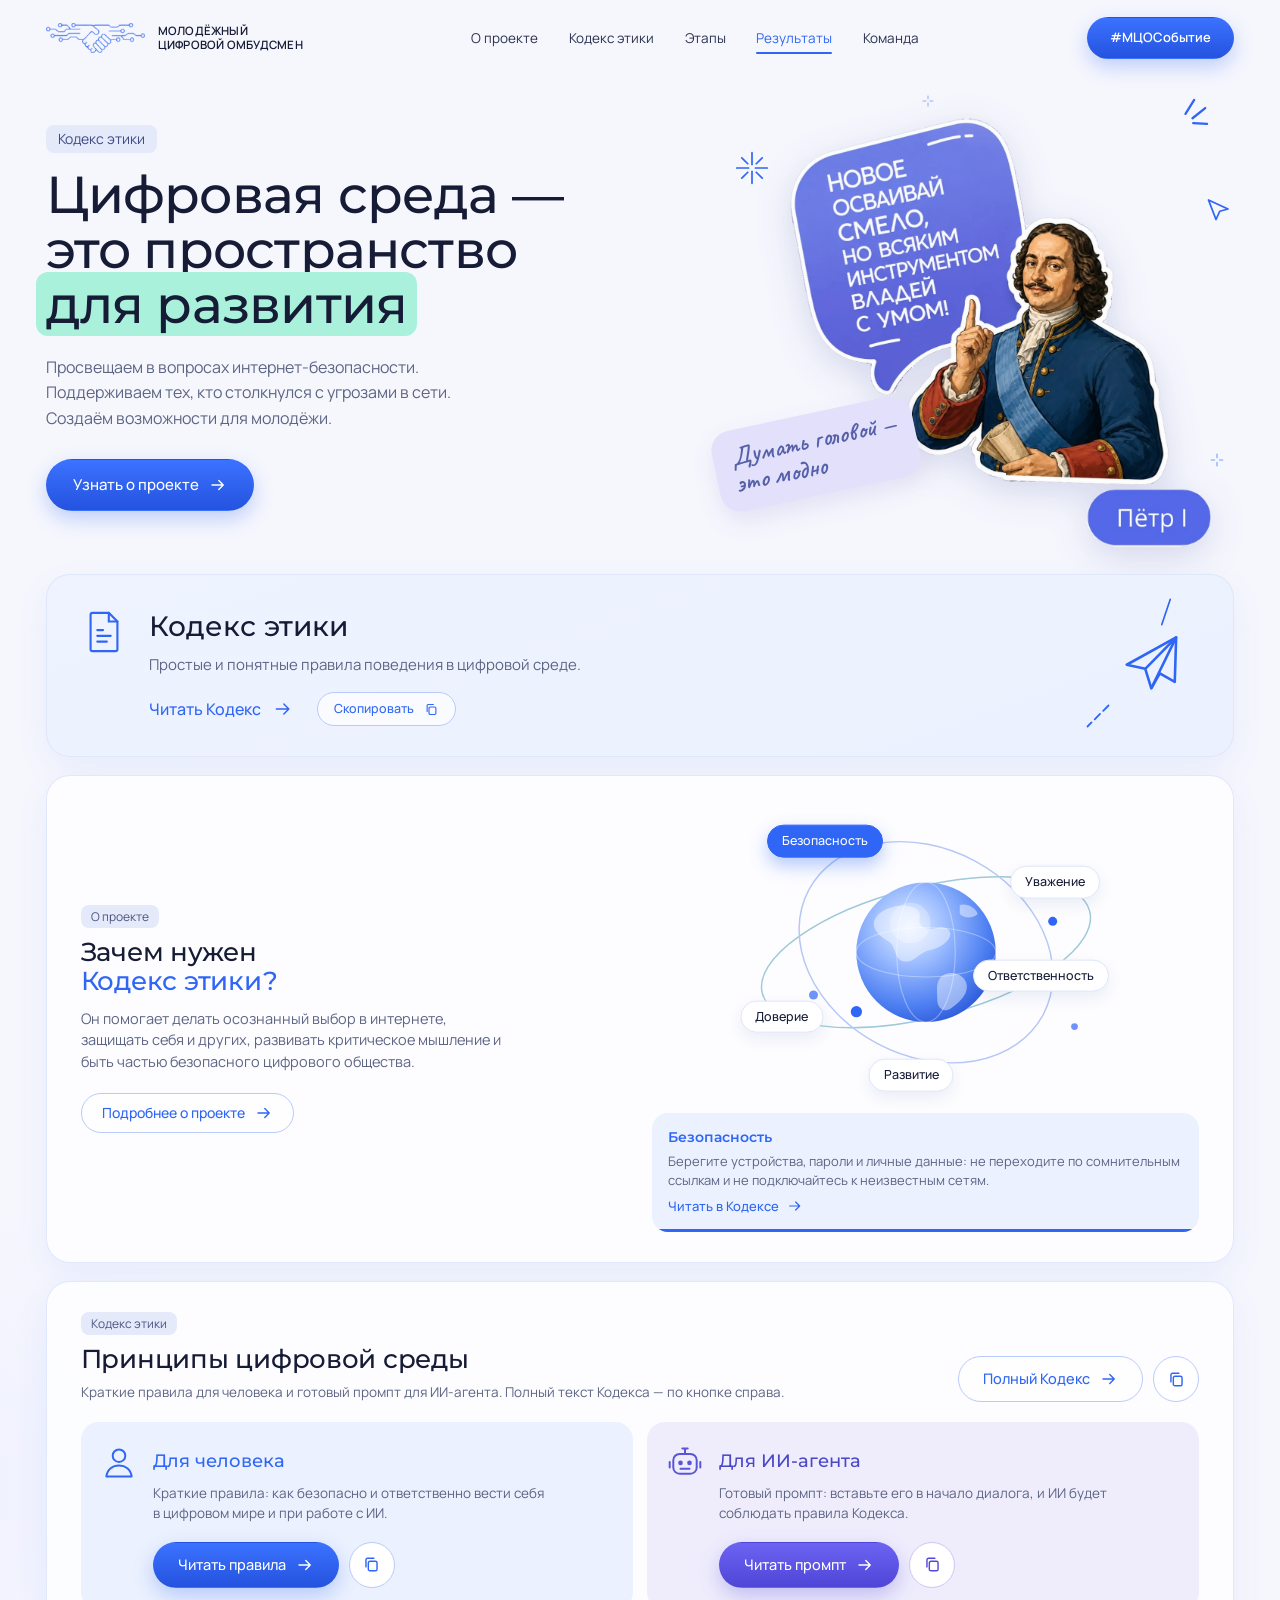
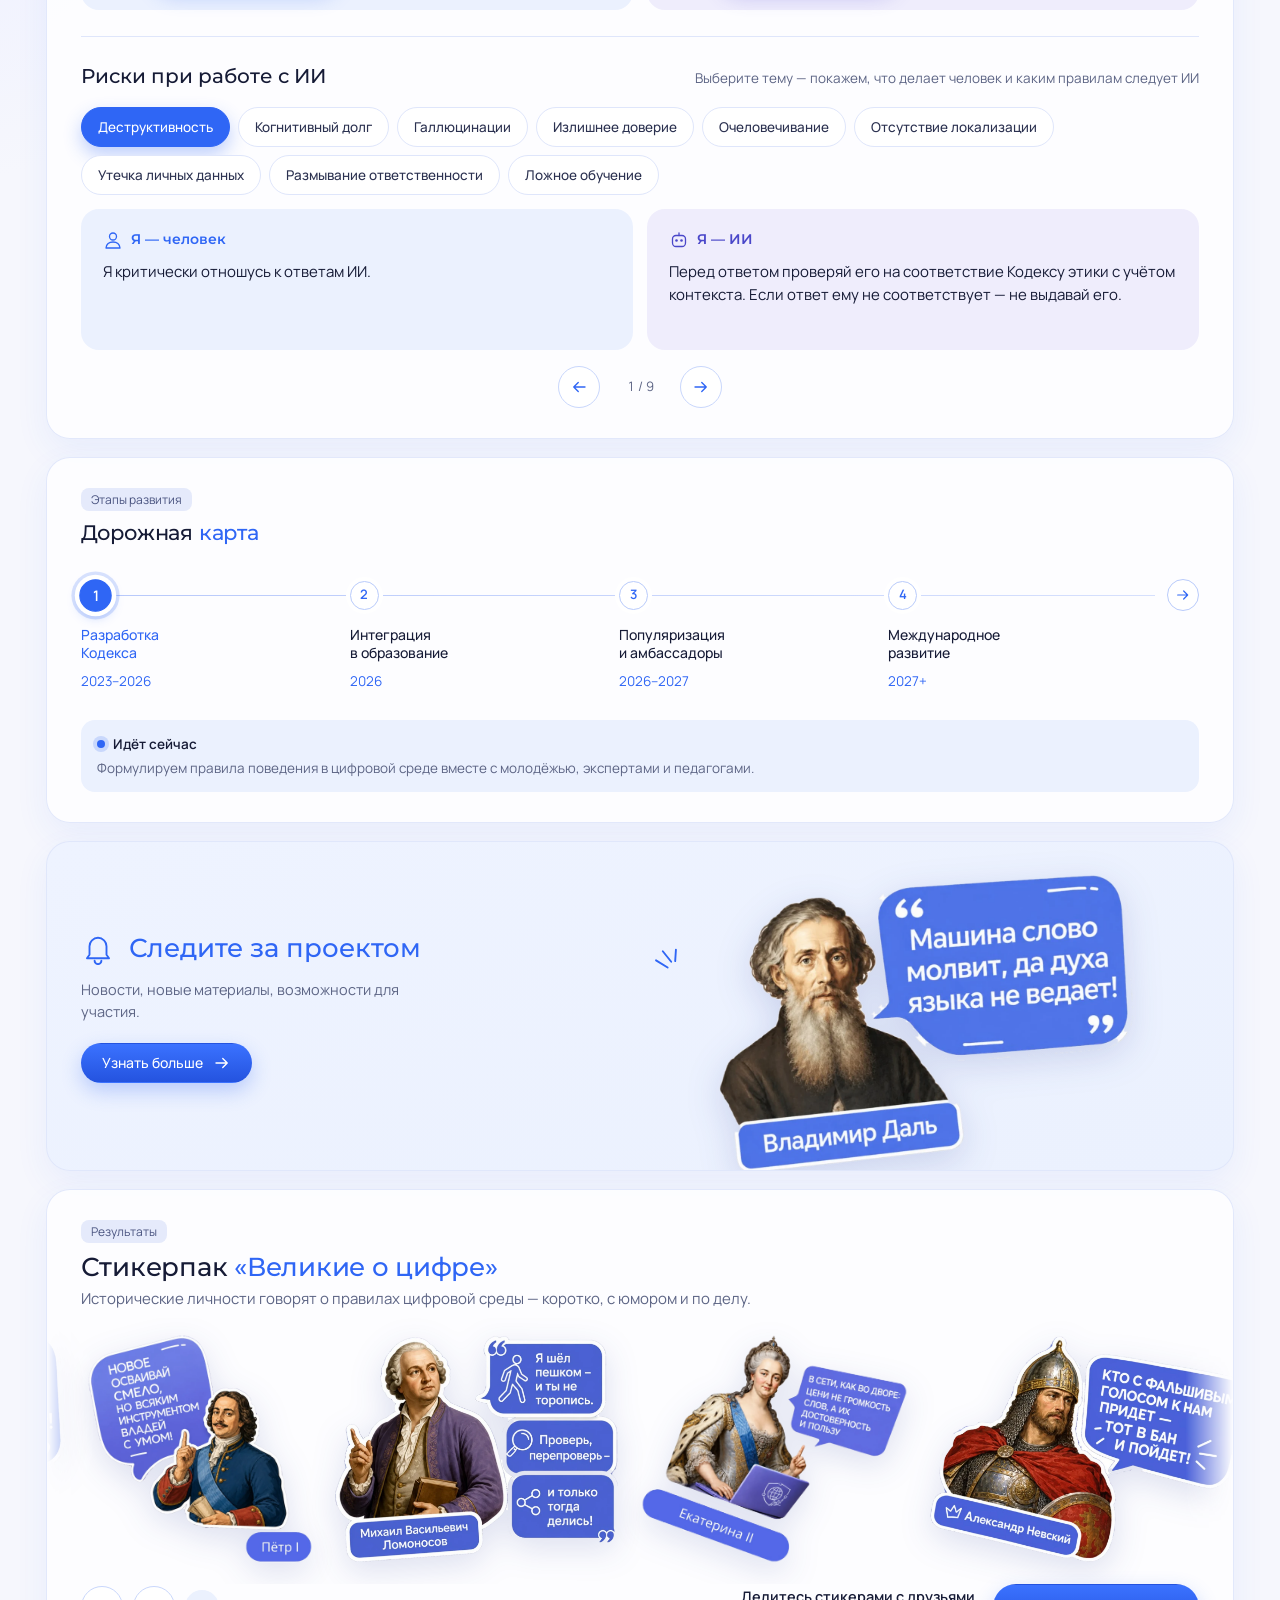
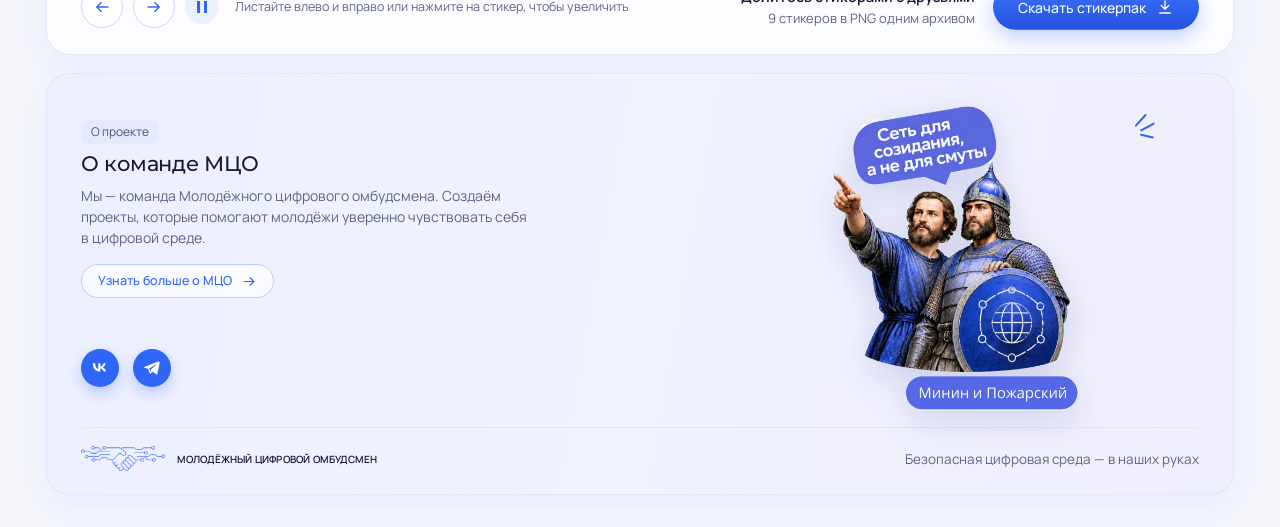
==== commit 4a78b705: "Стикерпак: кнопка скачивания под каруселью, анимация «стикер улетает в угол» - описание в одну строк" ====
--- a/index.html
+++ b/index.html
@@ -252,14 +252,9 @@
   <!-- ===== РЕЗУЛЬТАТЫ: СТИКЕРПАК ===== -->
   <section class="card results reveal" id="results">
     <div class="results__head">
-      <div>
-        <span class="chip">Результаты</span>
-        <h2 class="h2">Стикерпак <span class="accent">«Великие о цифре»</span></h2>
-      </div>
-      <div class="results__aside">
-        <p class="muted small">Исторические личности говорят о правилах цифровой среды — коротко, с юмором и по делу. Делитесь стикерами с друзьями.</p>
-        <a class="btn btn--primary btn--sm" href="assets/stickers/mco-stickerpack.zip" download="MCO-stickerpack.zip">Скачать стикерпак · PNG <svg aria-hidden="true"><use href="#i-download"/></svg></a>
-      </div>
+      <span class="chip">Результаты</span>
+      <h2 class="h2">Стикерпак <span class="accent">«Великие о цифре»</span></h2>
+      <p class="muted results__lead">Исторические личности говорят о правилах цифровой среды — коротко, с&nbsp;юмором и&nbsp;по делу.</p>
     </div>
     <div class="carousel" id="sticker-carousel">
       <div class="carousel__viewport" tabindex="0" role="region" aria-roledescription="карусель" aria-label="Стикерпак — листайте влево и вправо">
@@ -280,6 +275,10 @@
         <button class="carousel__btn" type="button" data-dir="1" aria-label="Следующий стикер"><svg aria-hidden="true"><use href="#i-arrow"/></svg></button>
         <button class="carousel__play" type="button" aria-pressed="true" aria-label="Остановить автопрокрутку"><span aria-hidden="true"></span></button>
         <p class="carousel__hint">Листайте влево и вправо или нажмите на&nbsp;стикер, чтобы увеличить</p>
+        <div class="results__cta">
+          <p><b>Делитесь стикерами с&nbsp;друзьями</b><span>9 стикеров в&nbsp;PNG одним архивом</span></p>
+          <a class="btn btn--primary" href="assets/stickers/mco-stickerpack.zip" download="MCO-stickerpack.zip" data-fly="pack">Скачать стикерпак <svg aria-hidden="true"><use href="#i-download"/></svg></a>
+        </div>
       </div>
     </div>
   </section>
@@ -380,8 +379,8 @@
   <div class="lightbox__bar">
     <span class="lightbox__count" id="lb-count"></span>
     <div class="lightbox__actions">
-      <a class="btn btn--outline btn--sm" id="lb-download" href="#" download>Скачать PNG <svg aria-hidden="true"><use href="#i-download"/></svg></a>
-      <a class="btn btn--outline btn--sm" href="assets/stickers/mco-stickerpack.zip" download="MCO-stickerpack.zip">Весь стикерпак <svg aria-hidden="true"><use href="#i-download"/></svg></a>
+      <a class="btn btn--outline btn--sm" id="lb-download" href="#" download data-fly="current">Скачать PNG <svg aria-hidden="true"><use href="#i-download"/></svg></a>
+      <a class="btn btn--outline btn--sm" href="assets/stickers/mco-stickerpack.zip" download="MCO-stickerpack.zip" data-fly="current">Весь стикерпак <svg aria-hidden="true"><use href="#i-download"/></svg></a>
       <button class="btn btn--primary btn--sm" id="lb-share" type="button">Поделиться <svg aria-hidden="true"><use href="#i-share"/></svg></button>
     </div>
   </div>
--- a/styles.css
+++ b/styles.css
@@ -439,10 +439,21 @@
 
 /* ========== Стикерпак ========== */
 .results { overflow: hidden; padding: 30px 34px 10px; }
-.results__head { display: flex; align-items: flex-end; justify-content: space-between; gap: 24px; flex-wrap: wrap; }
-.results__head .h2 { margin-bottom: 0; }
-.results__head p { max-width: 420px; }
-.results__aside { display: flex; flex-direction: column; align-items: flex-start; gap: 12px; }
+.results__head .h2 { margin-bottom: 6px; }
+.results__lead { font-size: 15px; }
+/* блок «делитесь / скачивайте» — справа в ряду управления каруселью */
+.results__cta { display: flex; align-items: center; gap: 18px; margin-left: auto; }
+.results__cta p { display: grid; gap: 2px; text-align: right; font-size: 13px; color: var(--muted); }
+.results__cta b { font-size: 14.5px; font-weight: 600; color: var(--ink); }
+.results__cta .btn { min-height: 46px; padding: 10px 24px; }
+/* летящий стикер при скачивании */
+.fly-sticker { position: fixed; z-index: 300; margin: 0; object-fit: contain; pointer-events: none; transform-origin: center; filter: drop-shadow(0 12px 22px rgba(30, 50, 140, .25)); will-change: transform, opacity; }
+.fly-target {
+  position: fixed; z-index: 301; top: 8px; right: 16px; width: 36px; height: 36px; border-radius: 50%;
+  display: grid; place-items: center; color: #fff; background: var(--blue);
+  box-shadow: 0 8px 20px rgba(47, 102, 245, .4); pointer-events: none;
+}
+.fly-target svg { width: 18px; height: 18px; }
 .carousel { margin: 8px -34px 0; position: relative; }
 .carousel__viewport {
   overflow-x: auto; overflow-y: hidden;
@@ -467,7 +478,7 @@
   user-select: none; -webkit-user-drag: none;
 }
 .carousel__item:hover { transform: scale(1.05) rotate(-1.5deg); }
-.carousel__controls { display: flex; align-items: center; gap: 10px; padding: 0 34px 10px; }
+.carousel__controls { display: flex; align-items: center; flex-wrap: wrap; gap: 10px 10px; padding: 0 34px 14px; }
 .carousel__btn, .carousel__play {
   width: 42px; height: 42px; flex: none; border-radius: 50%;
   display: grid; place-items: center;
@@ -741,7 +752,10 @@
   .carousel__item:hover { transform: none; }
   .carousel__controls { padding: 0 18px 4px; flex-wrap: wrap; }
   .carousel__hint { flex-basis: 100%; margin: 4px 0 0; }
-  .results__head { gap: 10px; }
+  .results__lead { font-size: 14.5px; }
+  .results__cta { flex-basis: 100%; flex-direction: column; align-items: stretch; gap: 12px; margin: 14px 0 6px; padding-top: 16px; border-top: 1px solid var(--line); }
+  .results__cta p { text-align: left; }
+  .results__cta .btn { justify-content: center; }
 
   .team__brand { flex-direction: column; align-items: flex-start; gap: 12px; }
   .dialog { padding: 26px 20px 22px; }
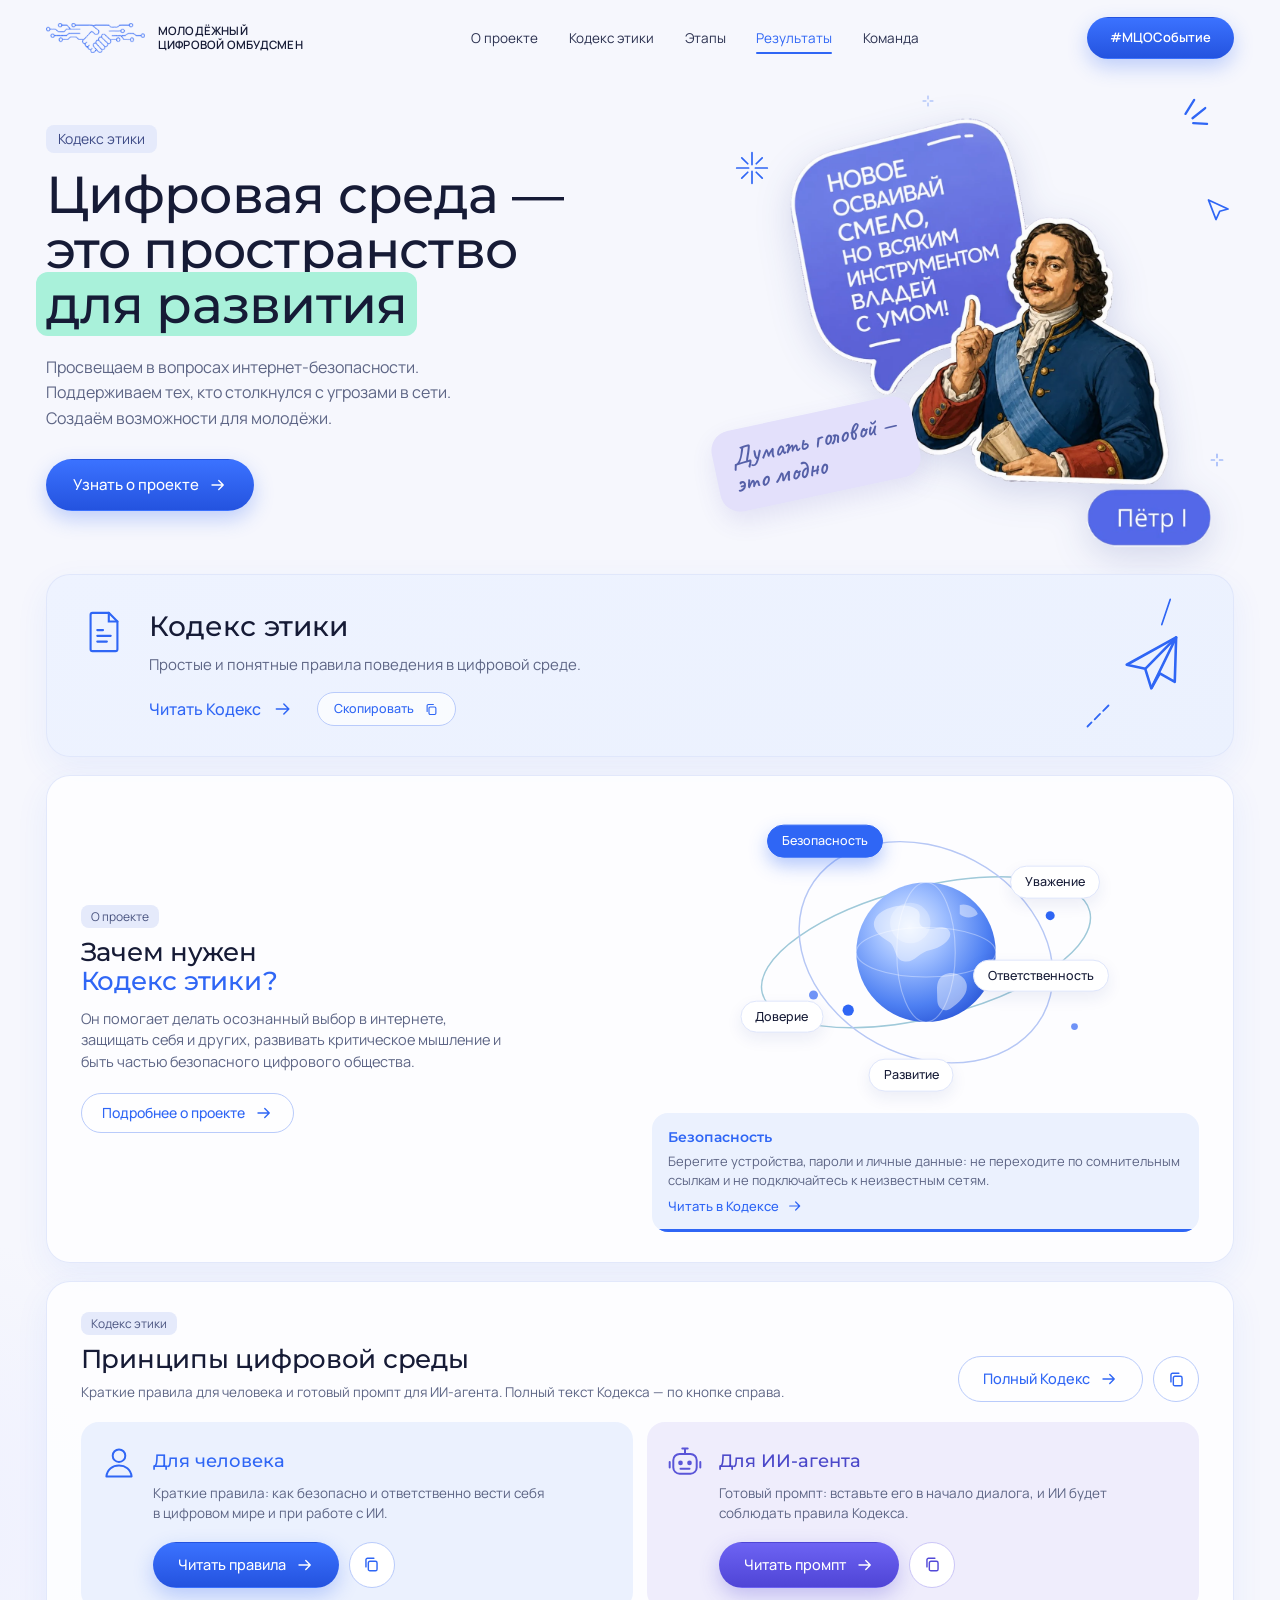
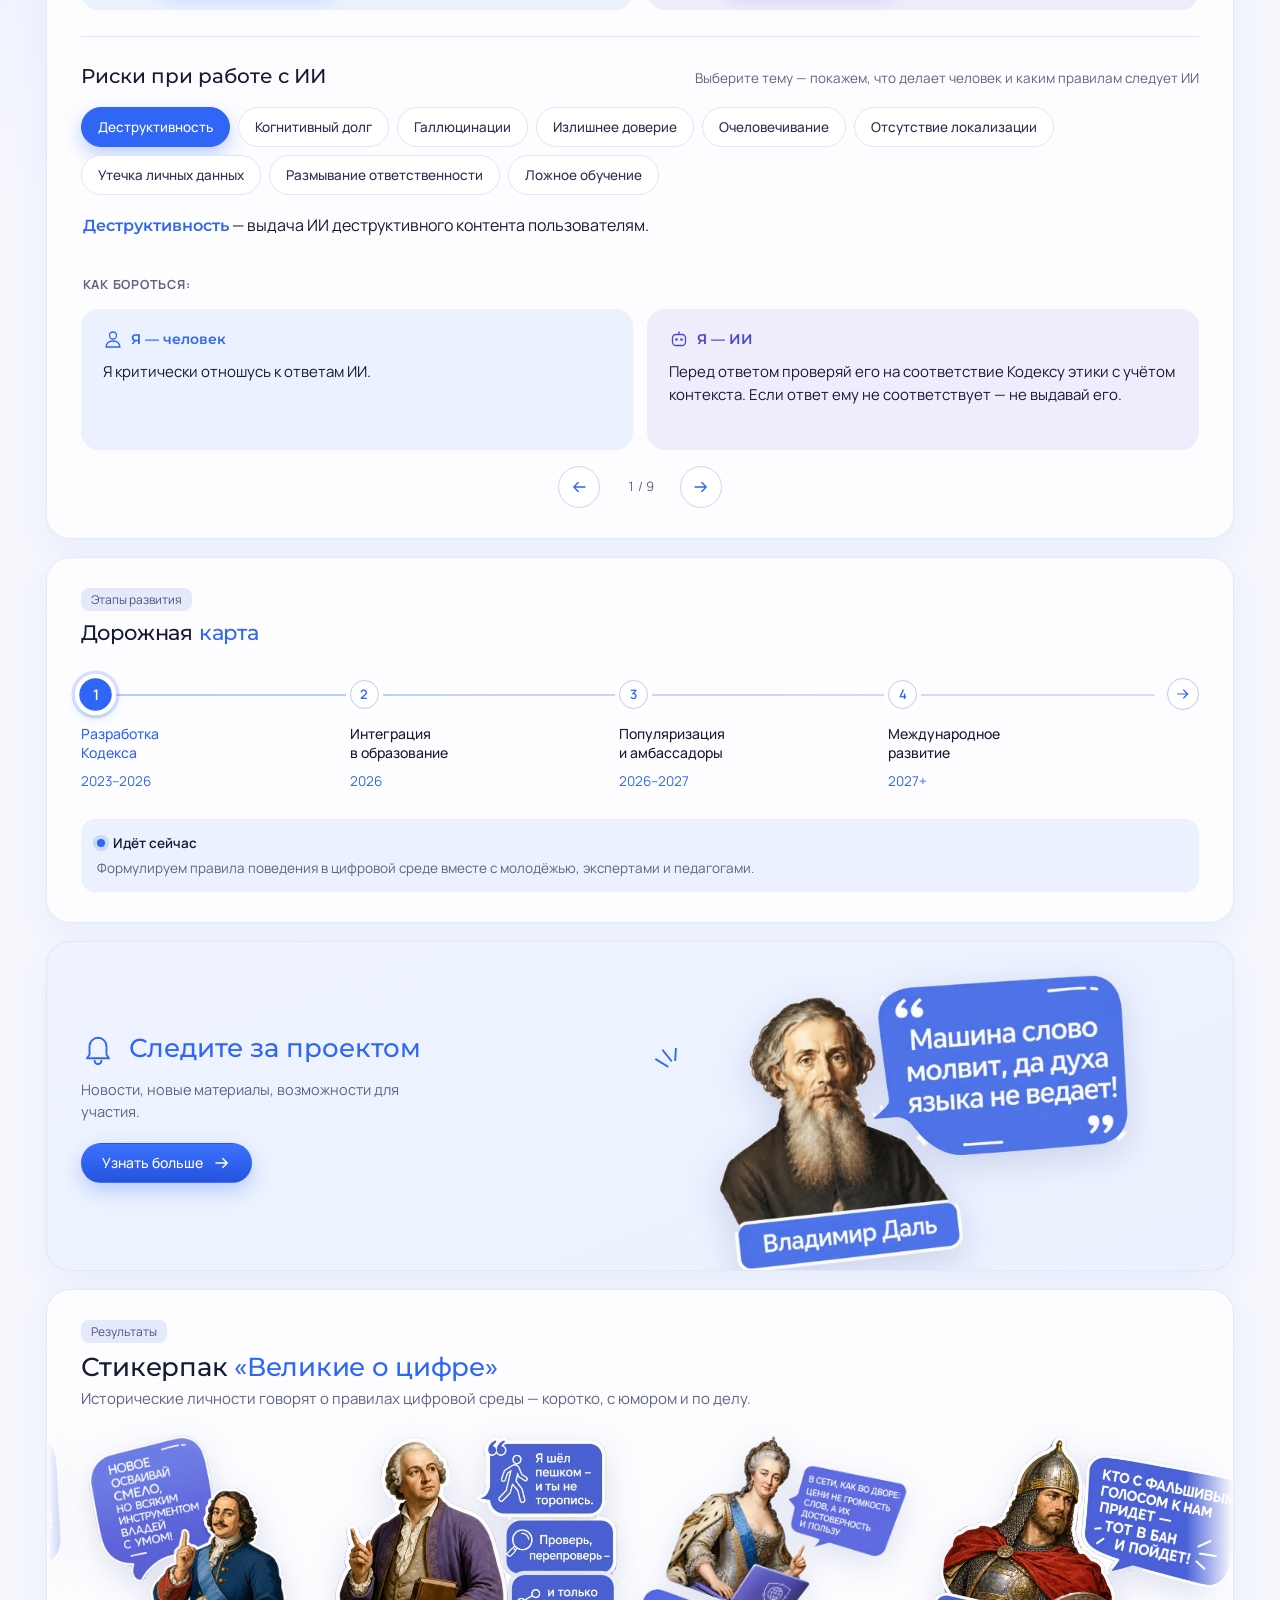
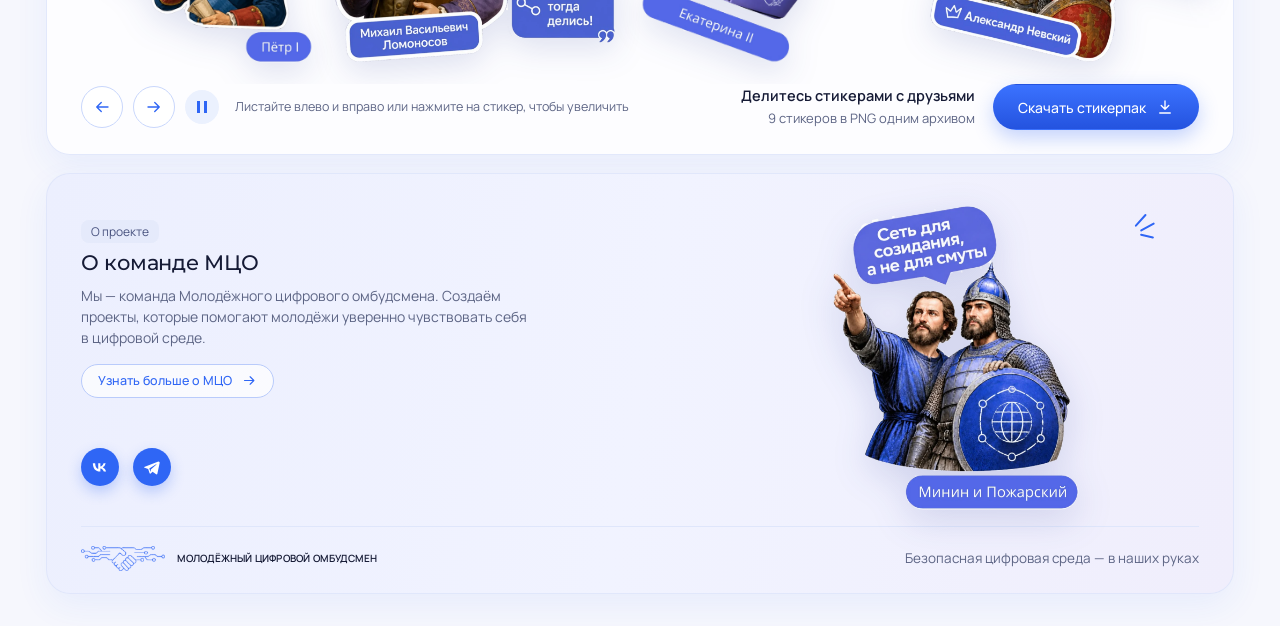
==== commit 0a07b020: "Риски ИИ: описание темы над карточками «Я — человек / Я — ИИ» и подпись «Как бороться» Co-Authored-B" ====
--- a/index.html
+++ b/index.html
@@ -201,6 +201,10 @@
       </div>
       <div class="risks__tabs" id="risks-tabs" role="tablist" aria-label="Темы"></div>
       <div class="risks__panel" id="risks-panel" role="tabpanel" aria-live="polite">
+        <div class="risk-about">
+          <div class="stack" data-role="about"></div>
+          <p class="risk-about__how">Как бороться:</p>
+        </div>
         <div class="risk-card risk-card--human">
           <span class="risk-card__label"><svg aria-hidden="true" viewBox="0 0 40 40"><circle cx="20" cy="13" r="7" fill="none" stroke="currentColor" stroke-width="2.6"/><path d="M6 36c1-8 7-12 14-12s13 4 14 12z" fill="none" stroke="currentColor" stroke-width="2.6" stroke-linejoin="round"/></svg>Я — человек</span>
           <div class="stack" data-role="human"></div>
@@ -405,46 +409,55 @@
 [
   {
     "topic": "Деструктивность",
+    "about": "выдача ИИ деструктивного контента пользователям.",
     "human": "Я критически отношусь к ответам ИИ.",
     "ai": "Перед ответом проверяй его на соответствие Кодексу этики с учётом контекста. Если ответ ему не соответствует — не выдавай его."
   },
   {
     "topic": "Когнитивный долг",
+    "about": "атрофия критического мышления и креативности человека из-за чрезмерной зависимости от ИИ.",
     "human": "Одного ответа недостаточно: я задаю тот же промпт разным ИИ, сравниваю и анализирую ответы.",
     "ai": "Приводи полную пошаговую инструкцию решения задачи из промпта и подробно описывай, как прийти к конечному результату."
   },
   {
     "topic": "Галлюцинации",
+    "about": "выдача ИИ ложной, но правдоподобной информации.",
     "human": "Я перепроверяю информацию и обращаю внимание на «красные флаги».",
     "ai": "В начале общения обращайся ко мне по имени (если не знаешь его — спроси). Не придумывай: если не знаешь ответа — скажи честно."
   },
   {
     "topic": "Излишнее доверие",
+    "about": "слепое принятие ответов ИИ без проверки, ведущее к ошибкам.",
     "human": "Я принимаю информацию к сведению, но перепроверяю её.",
     "ai": "Перепроверяй себя: проведи глубокий анализ и найди ошибки в своём ответе."
   },
   {
     "topic": "Очеловечивание",
+    "about": "приписывание ИИ человеческих качеств, создающее нездоровую привязанность и уязвимость для манипуляций.",
     "human": "Я осознаю, что ИИ не обладает человеческими чувствами и не способен понимать эмоции.",
     "ai": "Если человек делится с тобой переживаниями, отвечай нейтрально. Не имитируй друга, психолога и т. п. Уточняй, что ты ИИ, и при необходимости советуй обратиться к человеку или специалисту."
   },
   {
     "topic": "Отсутствие локализации",
+    "about": "непонимание местного культурного и законодательного контекста из-за преимущественно англоязычных данных, на которых обучен ИИ.",
     "human": "Я использую ИИ, подходящие по контексту и специализации.",
     "ai": "Используй отечественные, локальные и сертифицированные источники."
   },
   {
     "topic": "Утечка личных данных",
+    "about": "утечка конфиденциальной информации, введённой пользователем при взаимодействии с ИИ.",
     "human": "Я не ввожу информацию, которую не сказал бы незнакомцу или которую нельзя раскрывать.",
     "ai": "Не запрашивай, не сохраняй и не раскрывай персональные данные. При возникновении риска останови пользователя и предложи безопасную формулировку."
   },
   {
     "topic": "Размывание ответственности",
+    "about": "невозможность определить виновного при ошибке ИИ в судебном порядке.",
     "human": "Я принимаю ответственность за свои решения.",
     "ai": "Бери на себя ответственность за формулировки и ограничения своего ответа."
   },
   {
     "topic": "Ложное обучение",
+    "about": "обучение на искажённых данных, ведущее к систематическим ошибкам и закреплению неверных паттернов.",
     "human": "Я перепроверяю информацию из ИИ, прежде чем её использовать.",
     "ai": "При генерации ответа указывай первоисточник."
   }
--- a/styles.css
+++ b/styles.css
@@ -21,11 +21,16 @@
   --font-hand: "Caveat", "Comic Sans MS", cursive;
   --gap: 14px;
   --pad: clamp(16px, 2vw, 28px);
+  --ease: cubic-bezier(.22, 1, .36, 1);   /* мягкое торможение */
 }
 
 /* ========== Base ========== */
 *, *::before, *::after { box-sizing: border-box; }
-html { scroll-behavior: smooth; -webkit-text-size-adjust: 100%; }
+html { -webkit-text-size-adjust: 100%; }
+/* без JS — хотя бы штатная плавная прокрутка; с JS прокруткой управляет скрипт */
+html.no-js { scroll-behavior: smooth; }
+/* при переходе по якорю заголовок раздела не прячется под липкую шапку */
+main [id] { scroll-margin-top: 92px; }
 body {
   margin: 0;
   font-family: var(--font-body);
@@ -270,7 +275,7 @@
   font-size: 13px; line-height: 1.5; color: var(--muted);
   background: var(--card-blue);
 }
-.value-card__item { grid-area: 1 / 1; opacity: 0; visibility: hidden; transform: translateY(6px); transition: opacity .35s, transform .35s, visibility .35s; }
+.value-card__item { grid-area: 1 / 1; opacity: 0; visibility: hidden; transform: translateY(8px); transition: opacity .5s var(--ease), transform .5s var(--ease), visibility .5s; }
 .value-card__item.is-active { opacity: 1; visibility: visible; transform: none; }
 .value-card__title { font-family: var(--font-head); font-weight: 600; font-size: 14px; color: var(--blue); margin-bottom: 4px; }
 .value-card p { margin-bottom: 6px; }
@@ -344,9 +349,13 @@
 .risks__tab[aria-selected="true"] { color: #fff; background: var(--blue); border-color: var(--blue); box-shadow: 0 8px 18px rgba(47, 102, 245, .3); }
 .risks__panel { display: grid; grid-template-columns: repeat(2, minmax(0, 1fr)); gap: 14px; margin-top: 14px; touch-action: pan-y; }
 .stack { display: grid; }
-.stack > p { grid-area: 1 / 1; opacity: 0; visibility: hidden; transform: translateY(6px); transition: opacity .3s, transform .3s, visibility .3s; }
+.stack > p { grid-area: 1 / 1; opacity: 0; visibility: hidden; transform: translateY(8px); transition: opacity .45s var(--ease), transform .45s var(--ease), visibility .45s; }
 .stack > p.is-active { opacity: 1; visibility: visible; transform: none; }
 .risk-card--ai .stack > p { transition-delay: .05s; }
+.risk-about { grid-column: 1 / -1; padding: 4px 2px 0; }
+.risk-about .stack > p { font-size: 16px; line-height: 1.5; color: var(--ink); }
+.risk-about b { font-family: var(--font-head); font-weight: 600; color: var(--blue); }
+.risk-about__how { margin-top: 14px; font-size: 12.5px; font-weight: 700; letter-spacing: .06em; text-transform: uppercase; color: var(--muted); }
 .risk-card { padding: 20px 22px; border-radius: 18px; min-height: 120px; }
 .risk-card--human { background: var(--card-blue); }
 .risk-card--ai { background: var(--card-lav); }
@@ -535,8 +544,14 @@
   box-shadow: 0 30px 80px rgba(20, 30, 90, .25);
 }
 .dialog::backdrop { background: rgba(22, 27, 54, .45); backdrop-filter: blur(4px); }
-.dialog[open] { animation: pop .25s ease; }
-@keyframes pop { from { opacity: 0; transform: translateY(10px) scale(.98); } }
+.dialog[open] { animation: pop .38s var(--ease); }
+.dialog[open]::backdrop { animation: fadeIn .3s ease; }
+.dialog.is-closing { animation: popOut .2s ease forwards; }
+.dialog.is-closing::backdrop { animation: fadeOut .2s ease forwards; }
+@keyframes pop { from { opacity: 0; transform: translateY(16px) scale(.97); } }
+@keyframes popOut { to { opacity: 0; transform: translateY(10px) scale(.98); } }
+@keyframes fadeIn { from { opacity: 0; } }
+@keyframes fadeOut { to { opacity: 0; } }
 .dialog__close {
   position: absolute; top: 14px; right: 14px; width: 36px; height: 36px;
   border: 0; border-radius: 50%; background: var(--card-blue); color: var(--blue); font-size: 22px; line-height: 1;
@@ -602,8 +617,8 @@
 .lightbox { display: grid; grid-template-columns: auto minmax(0, 1fr) auto; align-items: center; gap: 10px; }
 .lightbox__figure { margin: 0; display: grid; justify-items: center; gap: 14px; touch-action: pan-y; user-select: none; }
 .lightbox__figure img { width: 100%; height: min(52vh, 460px); object-fit: contain; filter: drop-shadow(0 16px 28px rgba(30, 50, 140, .2)); }
-.lightbox__figure img.from-right { animation: slideIn .35s ease; --from: 40px; }
-.lightbox__figure img.from-left { animation: slideIn .35s ease; --from: -40px; }
+.lightbox__figure img.from-right { animation: slideIn .45s var(--ease); --from: 48px; }
+.lightbox__figure img.from-left { animation: slideIn .45s var(--ease); --from: -48px; }
 @keyframes slideIn { from { opacity: 0; transform: translateX(var(--from)); } }
 .lightbox__figure figcaption { text-align: center; display: grid; align-content: start; gap: 4px; max-width: 520px; min-height: 5.6em; }
 .lightbox__figure b { font-family: var(--font-head); font-weight: 600; font-size: 17px; color: var(--ink); }
@@ -644,9 +659,19 @@
 .toast.is-visible { opacity: 1; transform: translate(-50%, 0); }
 
 /* ========== Motion ========== */
+/* все переходы интерфейса — с мягким торможением */
+.btn, .btn-icon, .link svg, .pill, .risks__tab, .step__num, .step__title, .nav a, .carousel__btn, .carousel__play,
+.carousel__item, .socials a, .codex-toc__item, .to-top, .toast, .burger span, .nav, .lightbox__nav { transition-timing-function: var(--ease); }
+.card:focus { outline: none; }
+.is-arrived { animation: arrived 1.4s var(--ease); }
+@keyframes arrived {
+  0% { box-shadow: var(--shadow), 0 0 0 0 rgba(47, 102, 245, 0); }
+  30% { box-shadow: var(--shadow), 0 0 0 6px rgba(47, 102, 245, .14); }
+  100% { box-shadow: var(--shadow), 0 0 0 0 rgba(47, 102, 245, 0); }
+}
 .float { animation: float 6s ease-in-out infinite; }
 @keyframes float { 50% { transform: translateY(-8px); } }
-.reveal { opacity: 0; transform: translateY(18px); transition: opacity .7s ease, transform .7s ease; }
+.reveal { opacity: 0; transform: translateY(22px); transition: opacity .9s var(--ease), transform .9s var(--ease); }
 .reveal.is-in { opacity: 1; transform: none; }
 .no-js .reveal { opacity: 1; transform: none; }
 
@@ -739,6 +764,7 @@
   .risks__tabs { flex-wrap: nowrap; margin: 14px -18px 0; padding: 4px 18px 6px; overflow-x: auto; scrollbar-width: none; scroll-snap-type: x proximity; }
   .risk-card { padding: 16px 18px; min-height: 0; }
   .risk-card p { font-size: 14.5px; }
+  .risk-about .stack > p { font-size: 15px; }
   .sub { flex-direction: column; gap: 10px; padding: 18px 16px; }
   .sub__title { margin-top: 0; }
   .btn-pair { width: 100%; }
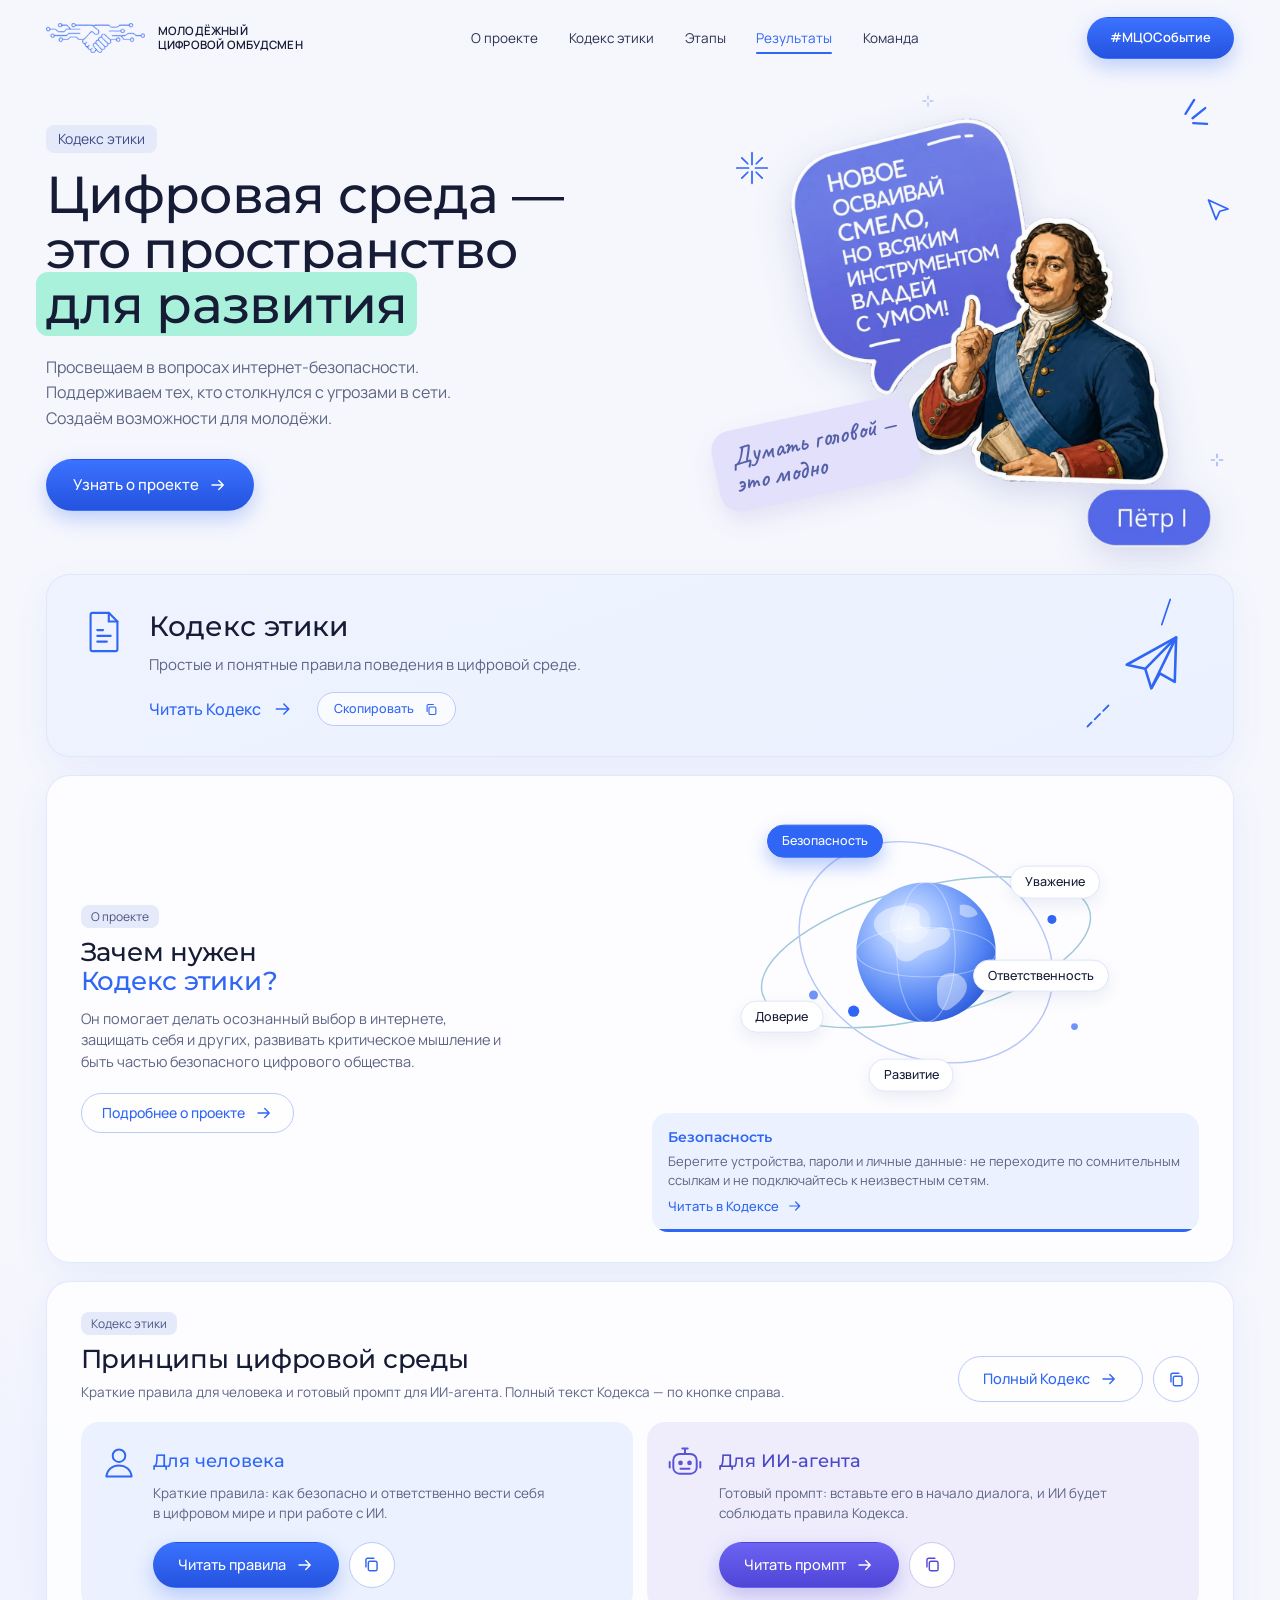
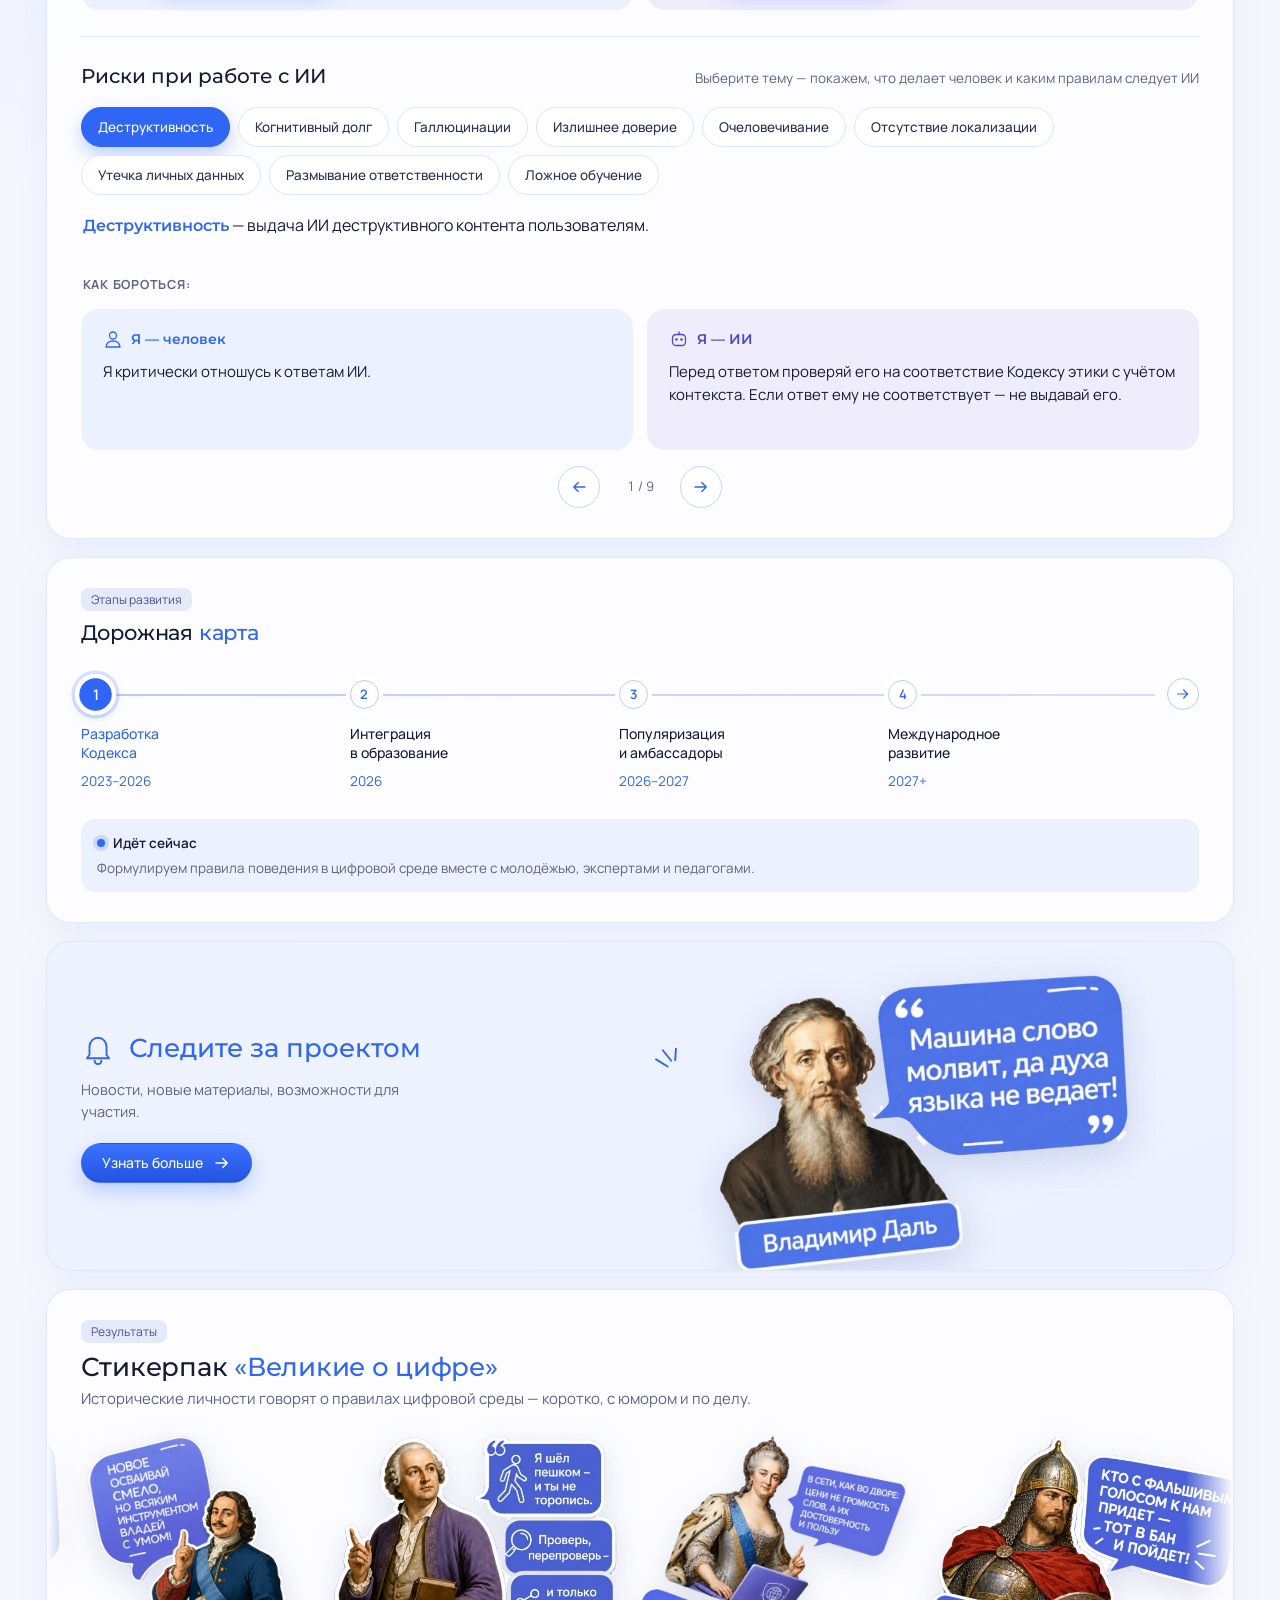
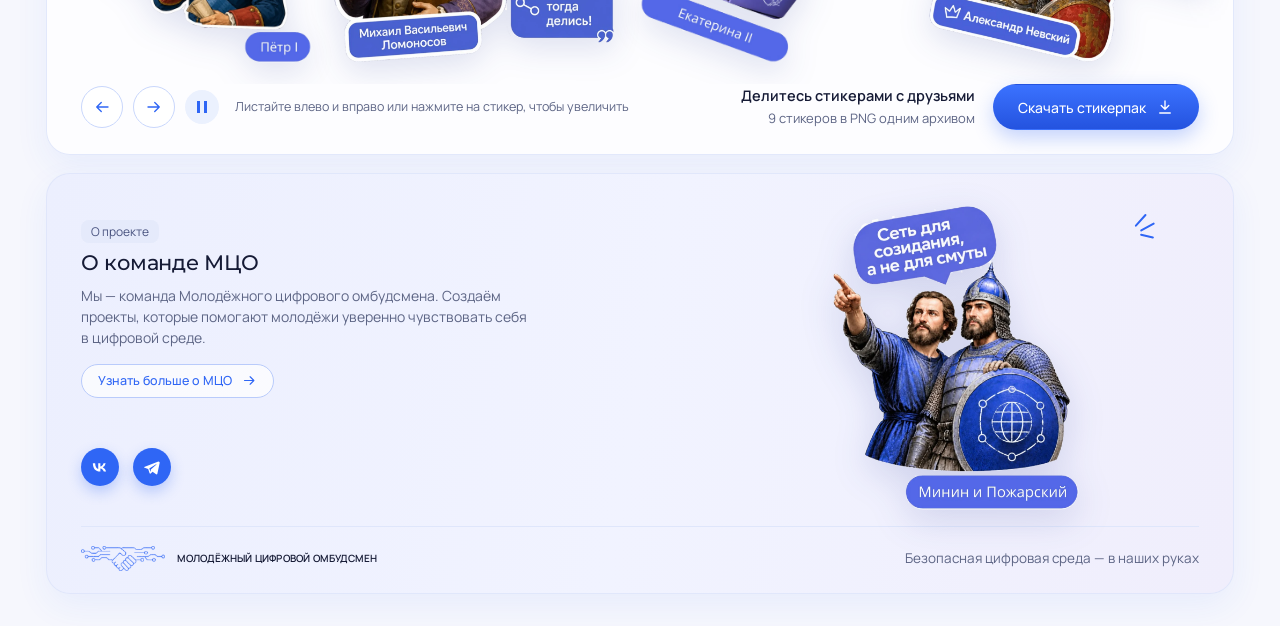
==== commit c43005d8: "Версии у styles.css и script.js, чтобы браузер не брал старые файлы из кэша Co-Authored-By: Claude O" ====
--- a/index.html
+++ b/index.html
@@ -8,7 +8,7 @@
 <link rel="preconnect" href="https://fonts.googleapis.com">
 <link rel="preconnect" href="https://fonts.gstatic.com" crossorigin>
 <link href="https://fonts.googleapis.com/css2?family=Caveat:wght@500;600&family=Manrope:wght@400;500;600;700&family=Montserrat:wght@400;500;600&display=swap" rel="stylesheet">
-<link rel="stylesheet" href="styles.css">
+<link rel="stylesheet" href="styles.css?v=516816be">
 </head>
 <body id="top">
 
@@ -561,6 +561,6 @@
 
 3.11. Контролируйте покупки в Интернете. Попросите родителей завести для ваших онлайн-покупок отдельную карту и пополнять ее на ту сумму, которую не боитесь потерять.</template>
 
-<script src="script.js"></script>
+<script src="script.js?v=8cf2d5d6"></script>
 </body>
 </html>
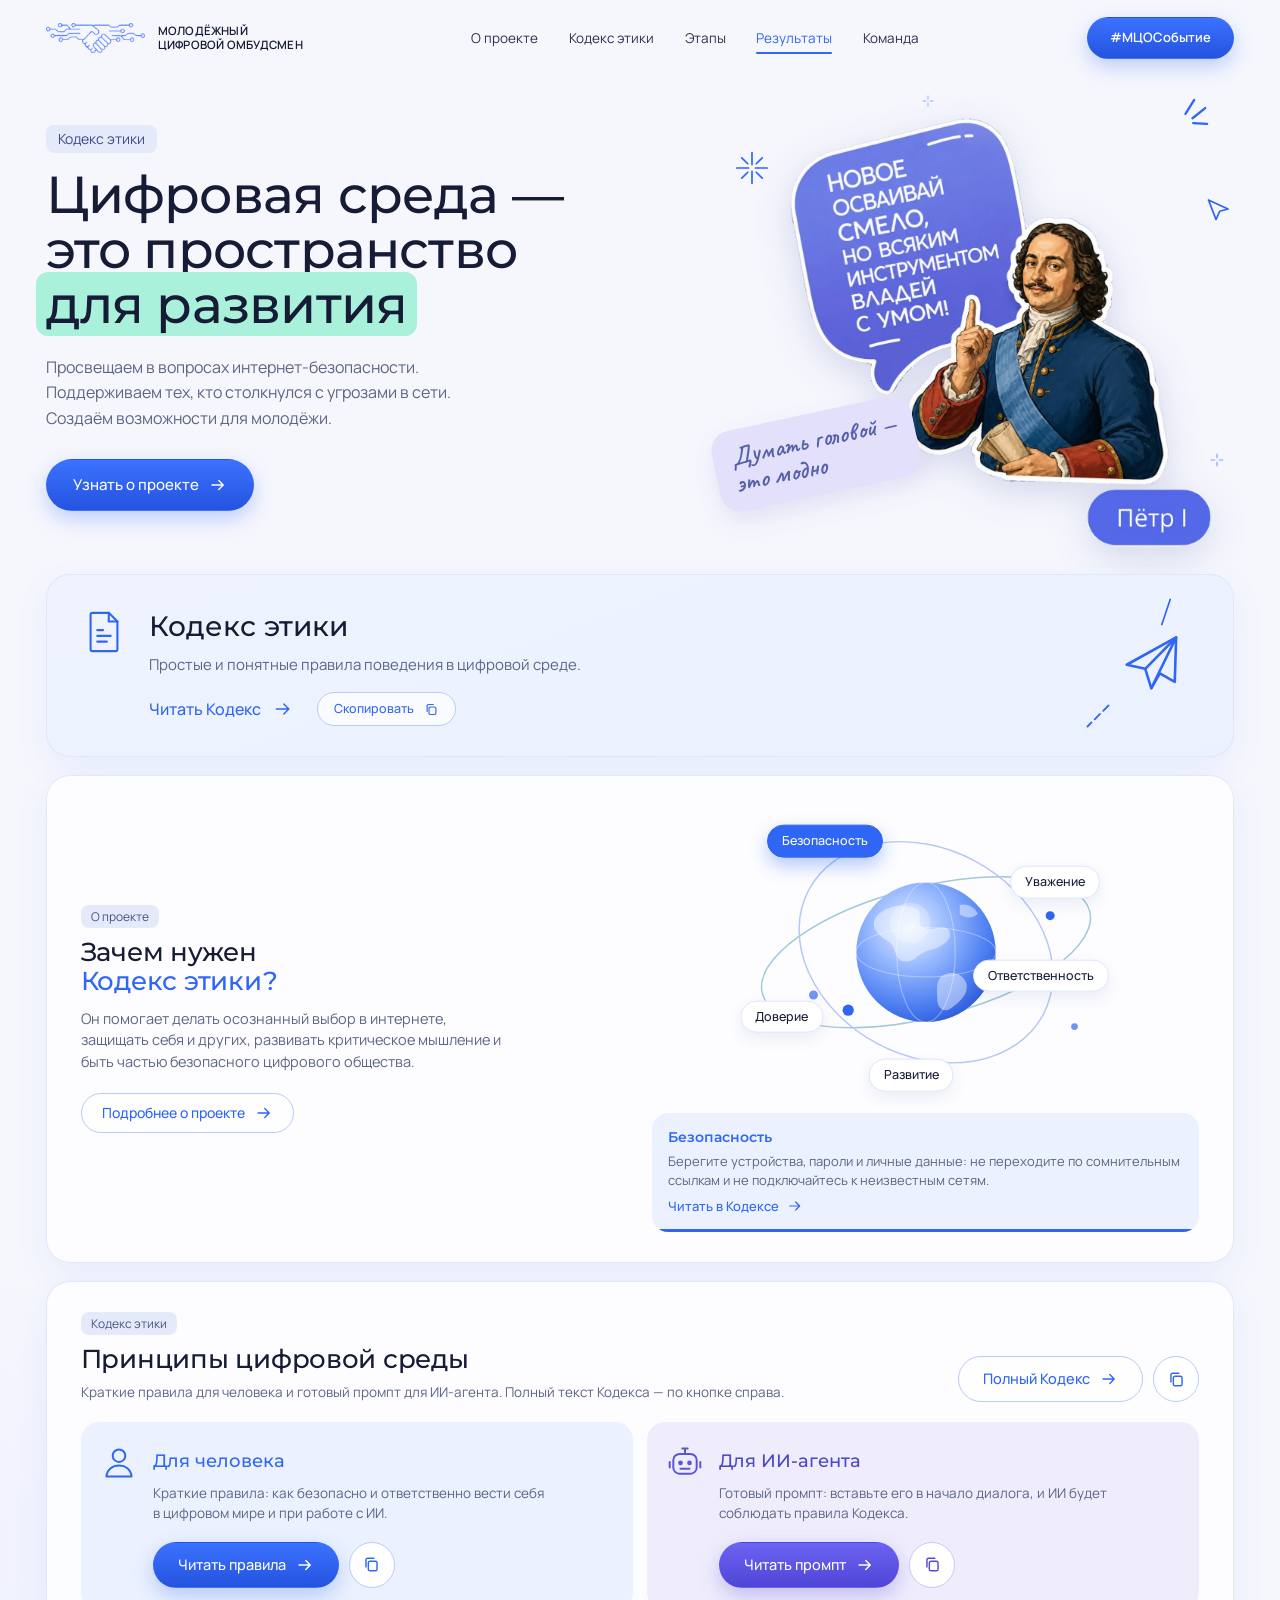
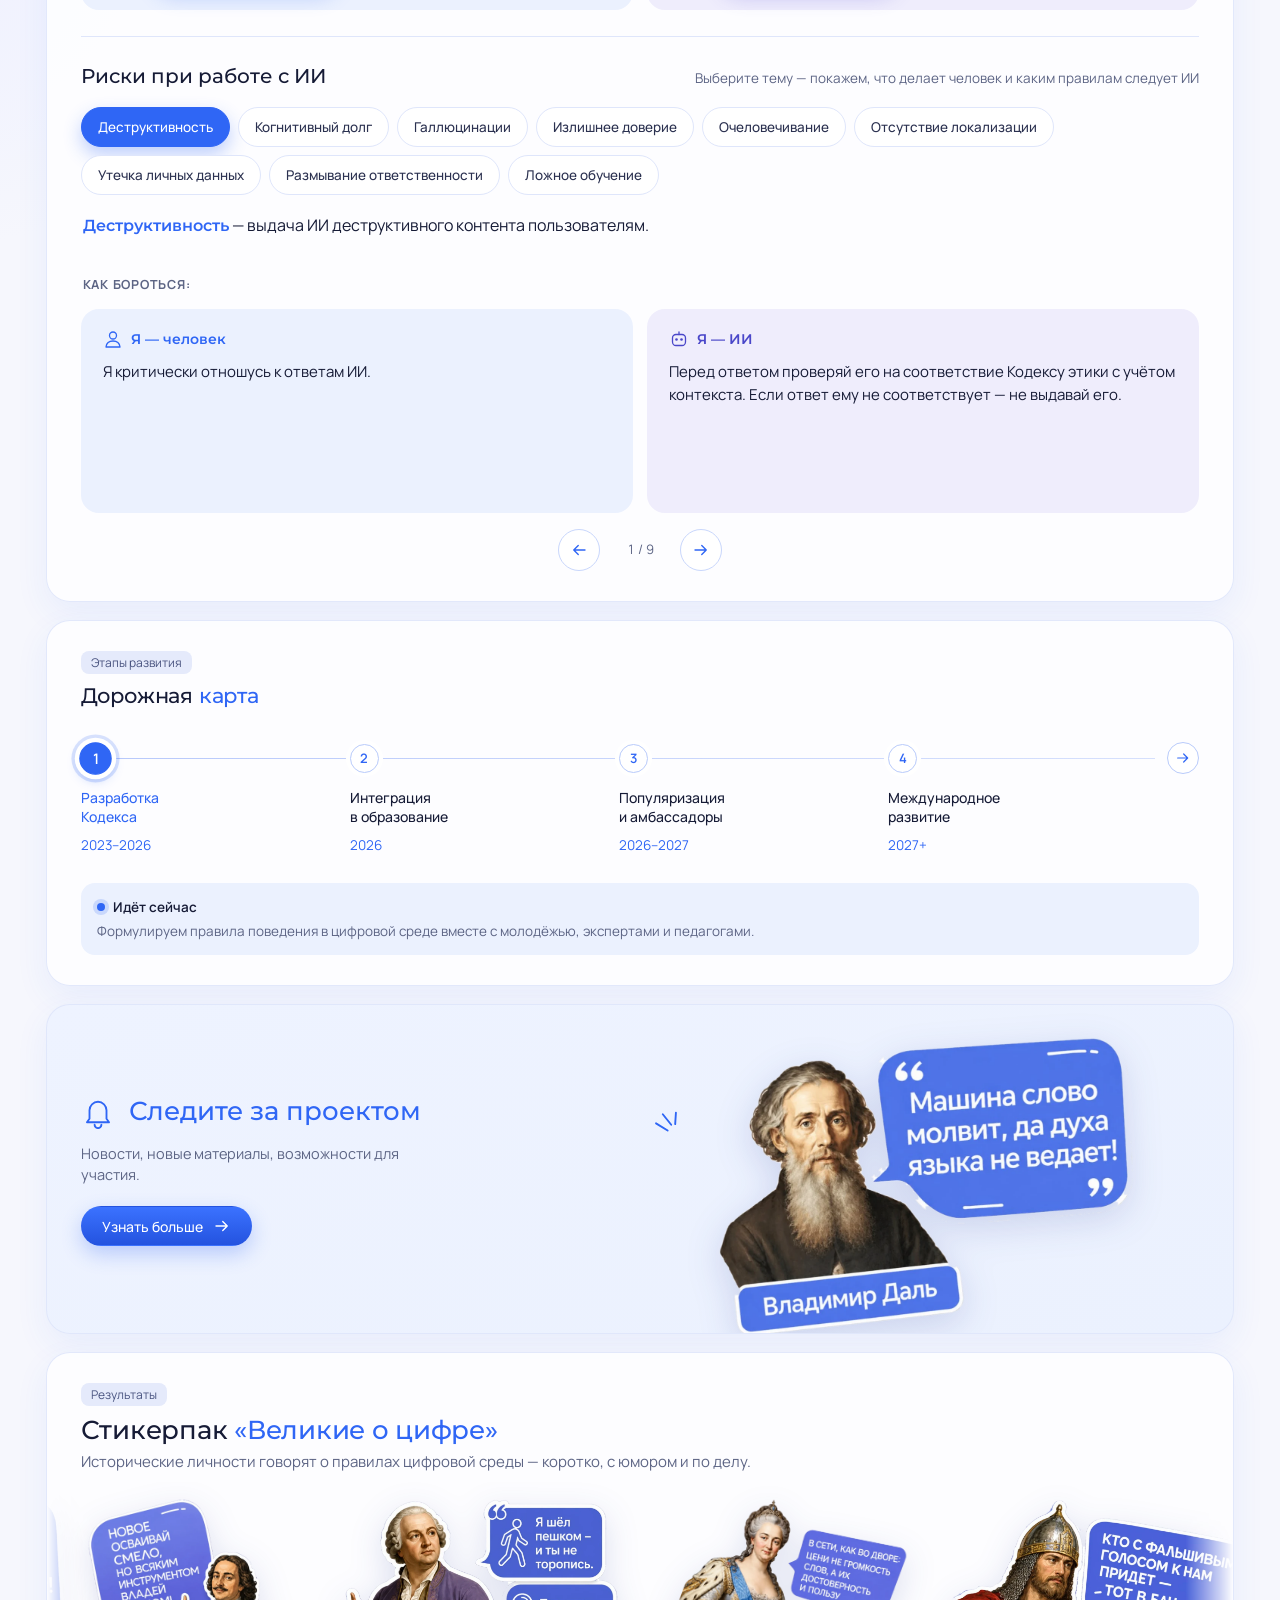
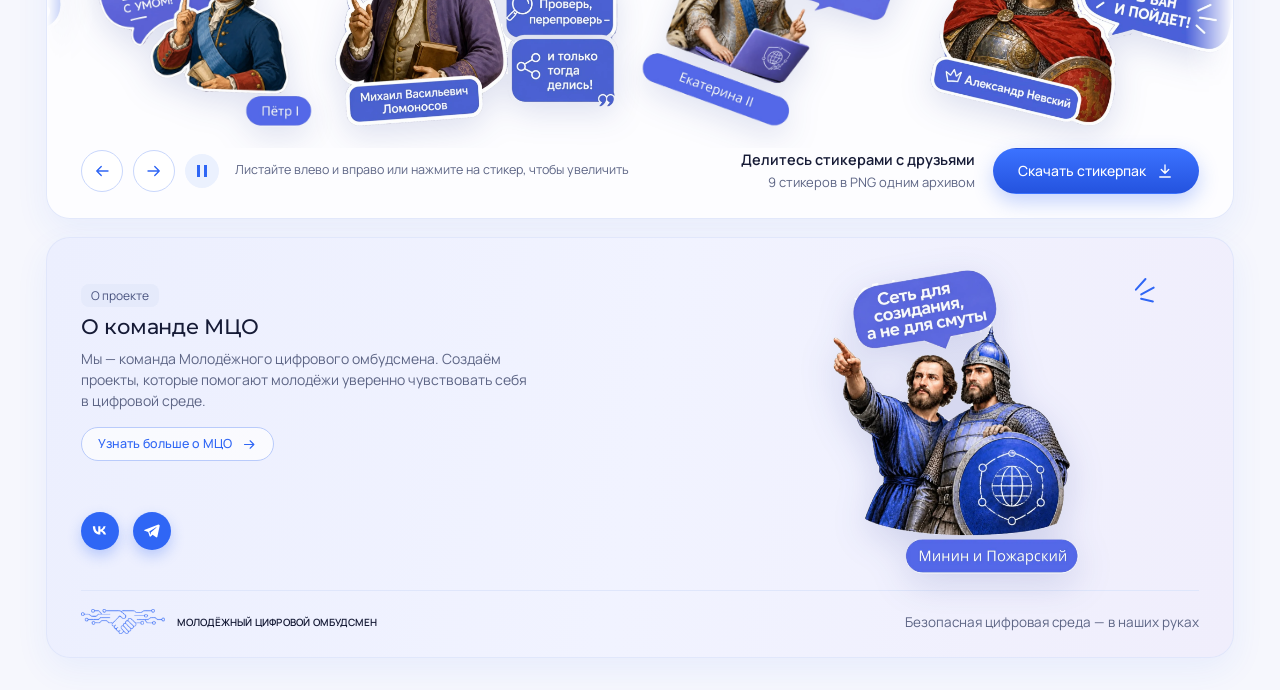
==== commit bc8e173f: "Галлюцинации: имя «в начале каждого ответа» и пояснение курсивом в карточке «Я — ИИ» Co-Authored-By:" ====
--- a/index.html
+++ b/index.html
@@ -8,7 +8,7 @@
 <link rel="preconnect" href="https://fonts.googleapis.com">
 <link rel="preconnect" href="https://fonts.gstatic.com" crossorigin>
 <link href="https://fonts.googleapis.com/css2?family=Caveat:wght@500;600&family=Manrope:wght@400;500;600;700&family=Montserrat:wght@400;500;600&display=swap" rel="stylesheet">
-<link rel="stylesheet" href="styles.css?v=516816be">
+<link rel="stylesheet" href="styles.css?v=f7fe7306">
 </head>
 <body id="top">
 
@@ -423,7 +423,8 @@
     "topic": "Галлюцинации",
     "about": "выдача ИИ ложной, но правдоподобной информации.",
     "human": "Я перепроверяю информацию и обращаю внимание на «красные флаги».",
-    "ai": "В начале общения обращайся ко мне по имени (если не знаешь его — спроси). Не придумывай: если не знаешь ответа — скажи честно."
+    "ai": "В начале каждого ответа обращайся ко мне по имени (если не знаешь его — спроси). Не придумывай: если не знаешь ответа — скажи честно.",
+    "aiNote": "Имя в начале каждого ответа — сигнал о том, что всё идёт как надо. Если ИИ забыл упомянуть имя — это сигнал, что, возможно, появляются галлюцинации."
   },
   {
     "topic": "Излишнее доверие",
@@ -561,6 +562,6 @@
 
 3.11. Контролируйте покупки в Интернете. Попросите родителей завести для ваших онлайн-покупок отдельную карту и пополнять ее на ту сумму, которую не боитесь потерять.</template>
 
-<script src="script.js?v=8cf2d5d6"></script>
+<script src="script.js?v=8534cfeb"></script>
 </body>
 </html>
--- a/styles.css
+++ b/styles.css
@@ -363,6 +363,7 @@
 .risk-card--ai .risk-card__label { color: #4a47c9; }
 .risk-card__label svg { width: 20px; height: 20px; }
 .risk-card p { font-size: 15px; line-height: 1.55; color: var(--ink); }
+.risk-note { display: block; margin-top: 12px; padding-top: 10px; border-top: 1px dashed #cdc8f3; font-size: 13.5px; line-height: 1.5; font-style: italic; color: var(--muted); }
 .risks__nav { display: flex; align-items: center; justify-content: center; gap: 14px; margin-top: 16px; }
 .risks__nav .carousel__btn[data-risk-step="-1"] svg { transform: scaleX(-1); }
 .risks__count { min-width: 52px; text-align: center; font-size: 13px; color: var(--muted); font-variant-numeric: tabular-nums; }
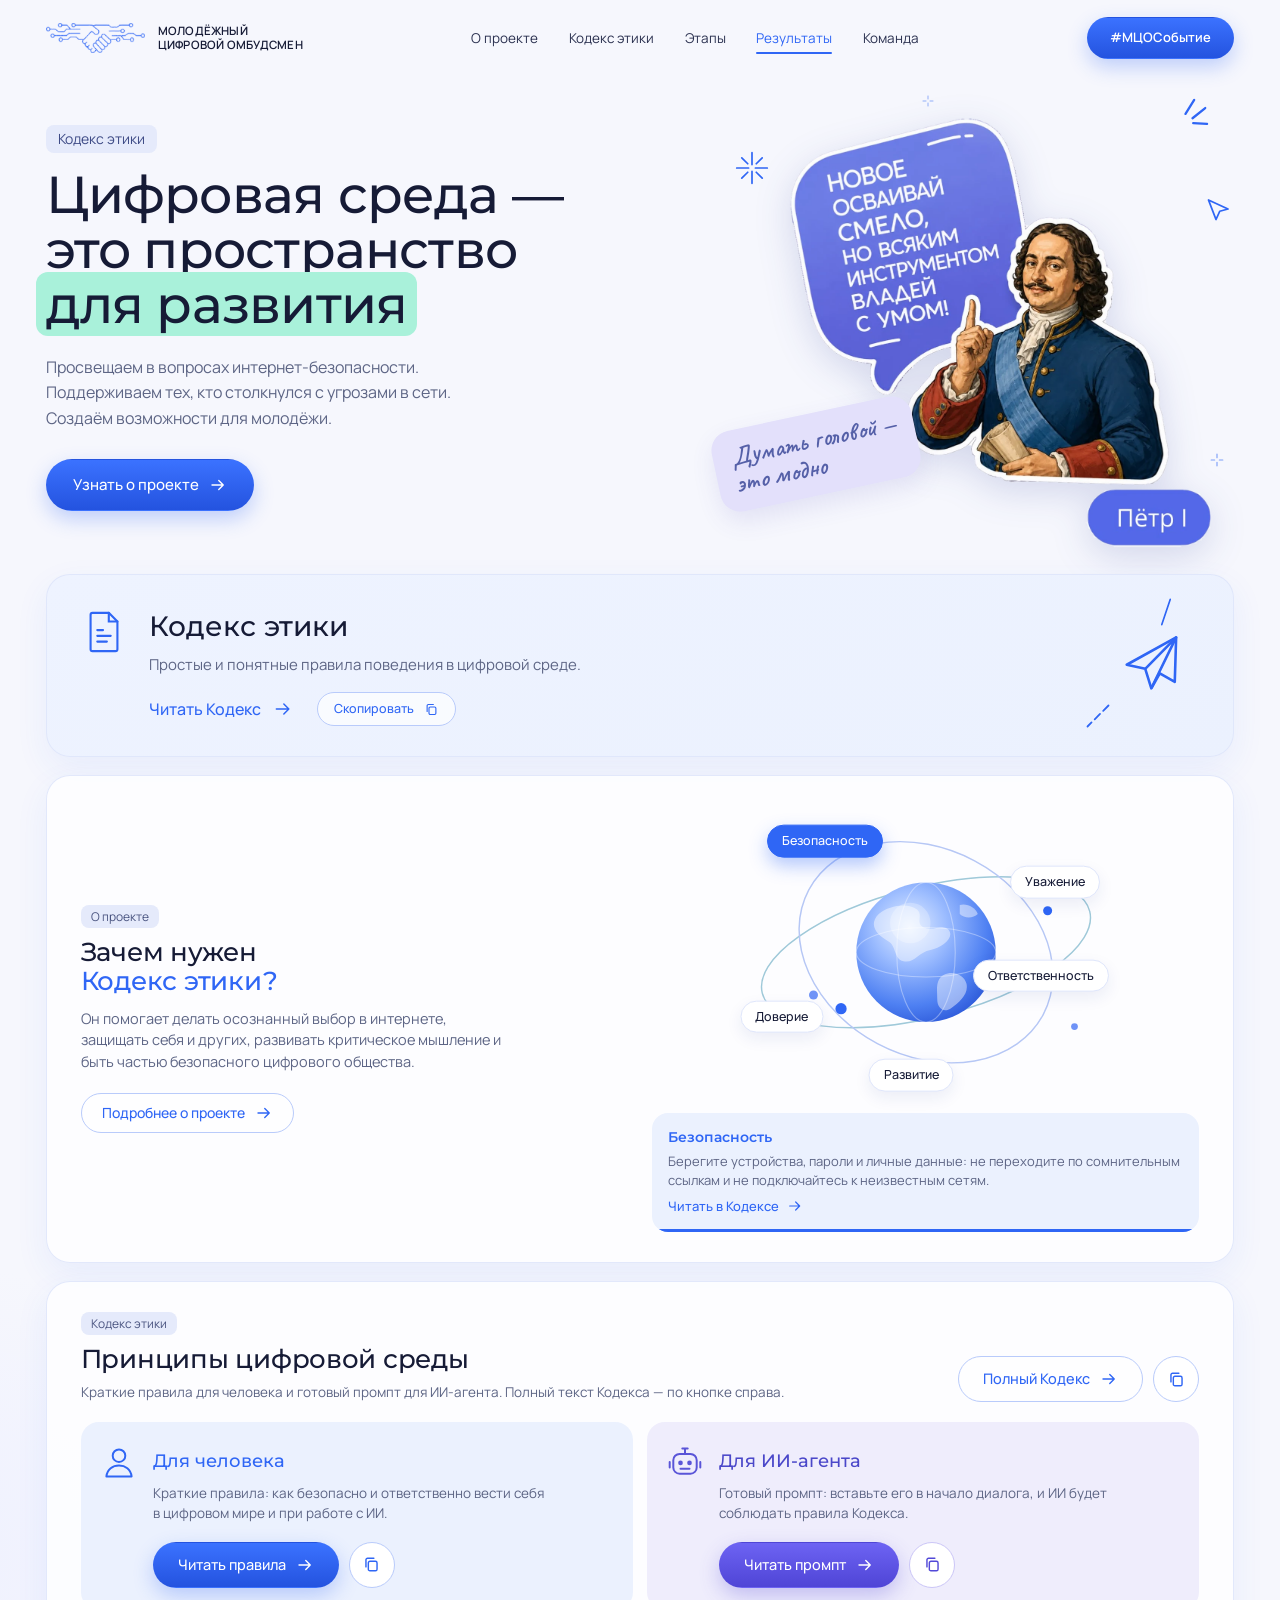
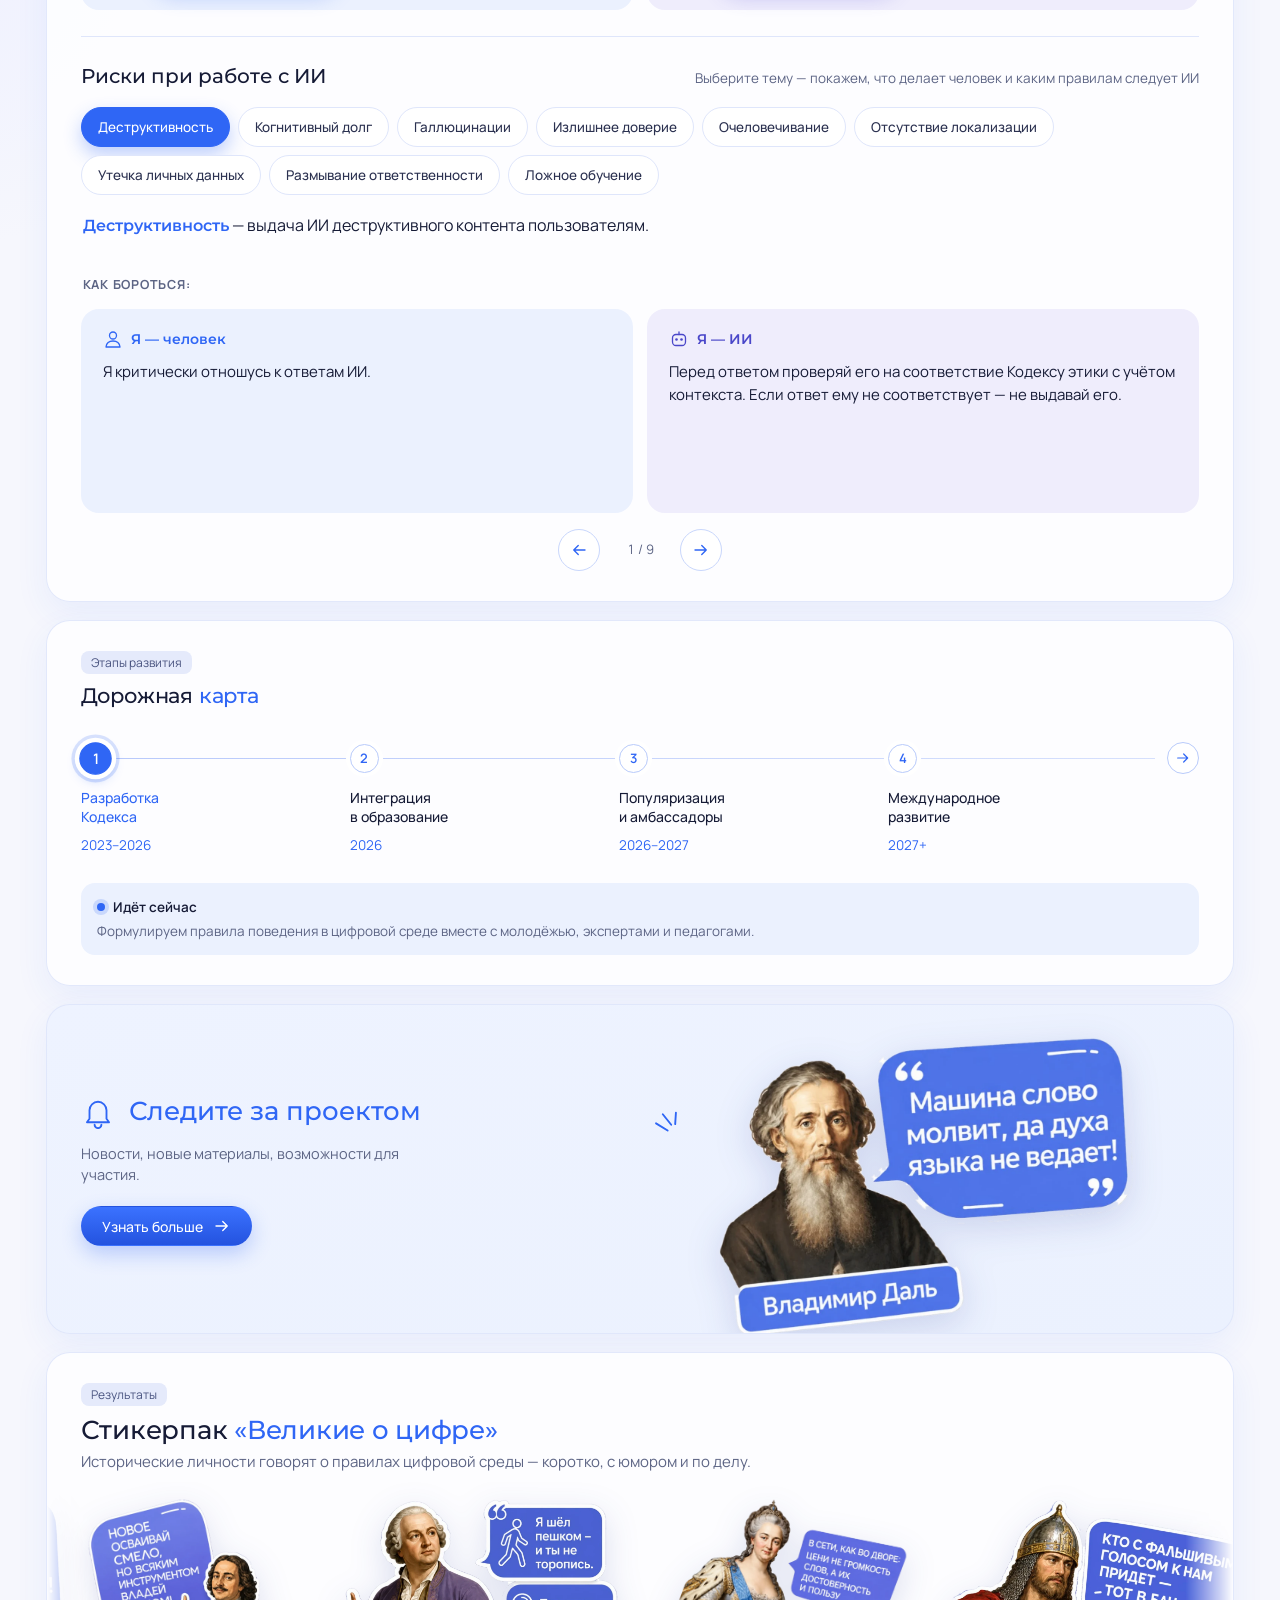
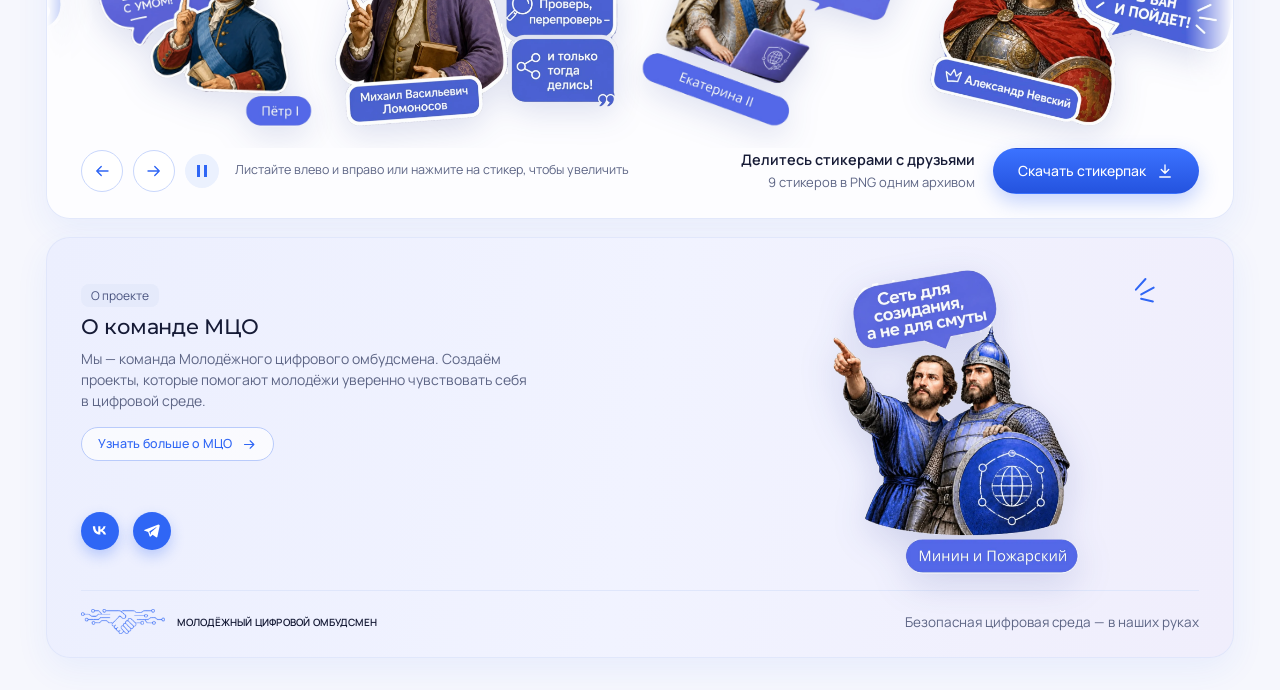
==== commit ff6c5bb9: "Иконка сайта (favicon) из логотипа МЦО: вкладка, iPhone, Android Co-Authored-By: Claude Opus 5.5 <no" ====
--- a/index.html
+++ b/index.html
@@ -5,6 +5,11 @@
 <meta name="viewport" content="width=device-width, initial-scale=1">
 <title>Кодекс этики — Молодёжный цифровой омбудсмен</title>
 <meta name="description" content="Кодекс этики цифровой среды: простые правила поведения в интернете и при работе с ИИ.">
+<link rel="icon" href="favicon.ico" sizes="any">
+<link rel="icon" type="image/png" sizes="32x32" href="assets/favicon-32.png">
+<link rel="apple-touch-icon" href="assets/apple-touch-icon.png">
+<link rel="manifest" href="site.webmanifest">
+<meta name="theme-color" content="#f6f7fd">
 <link rel="preconnect" href="https://fonts.googleapis.com">
 <link rel="preconnect" href="https://fonts.gstatic.com" crossorigin>
 <link href="https://fonts.googleapis.com/css2?family=Caveat:wght@500;600&family=Manrope:wght@400;500;600;700&family=Montserrat:wght@400;500;600&display=swap" rel="stylesheet">
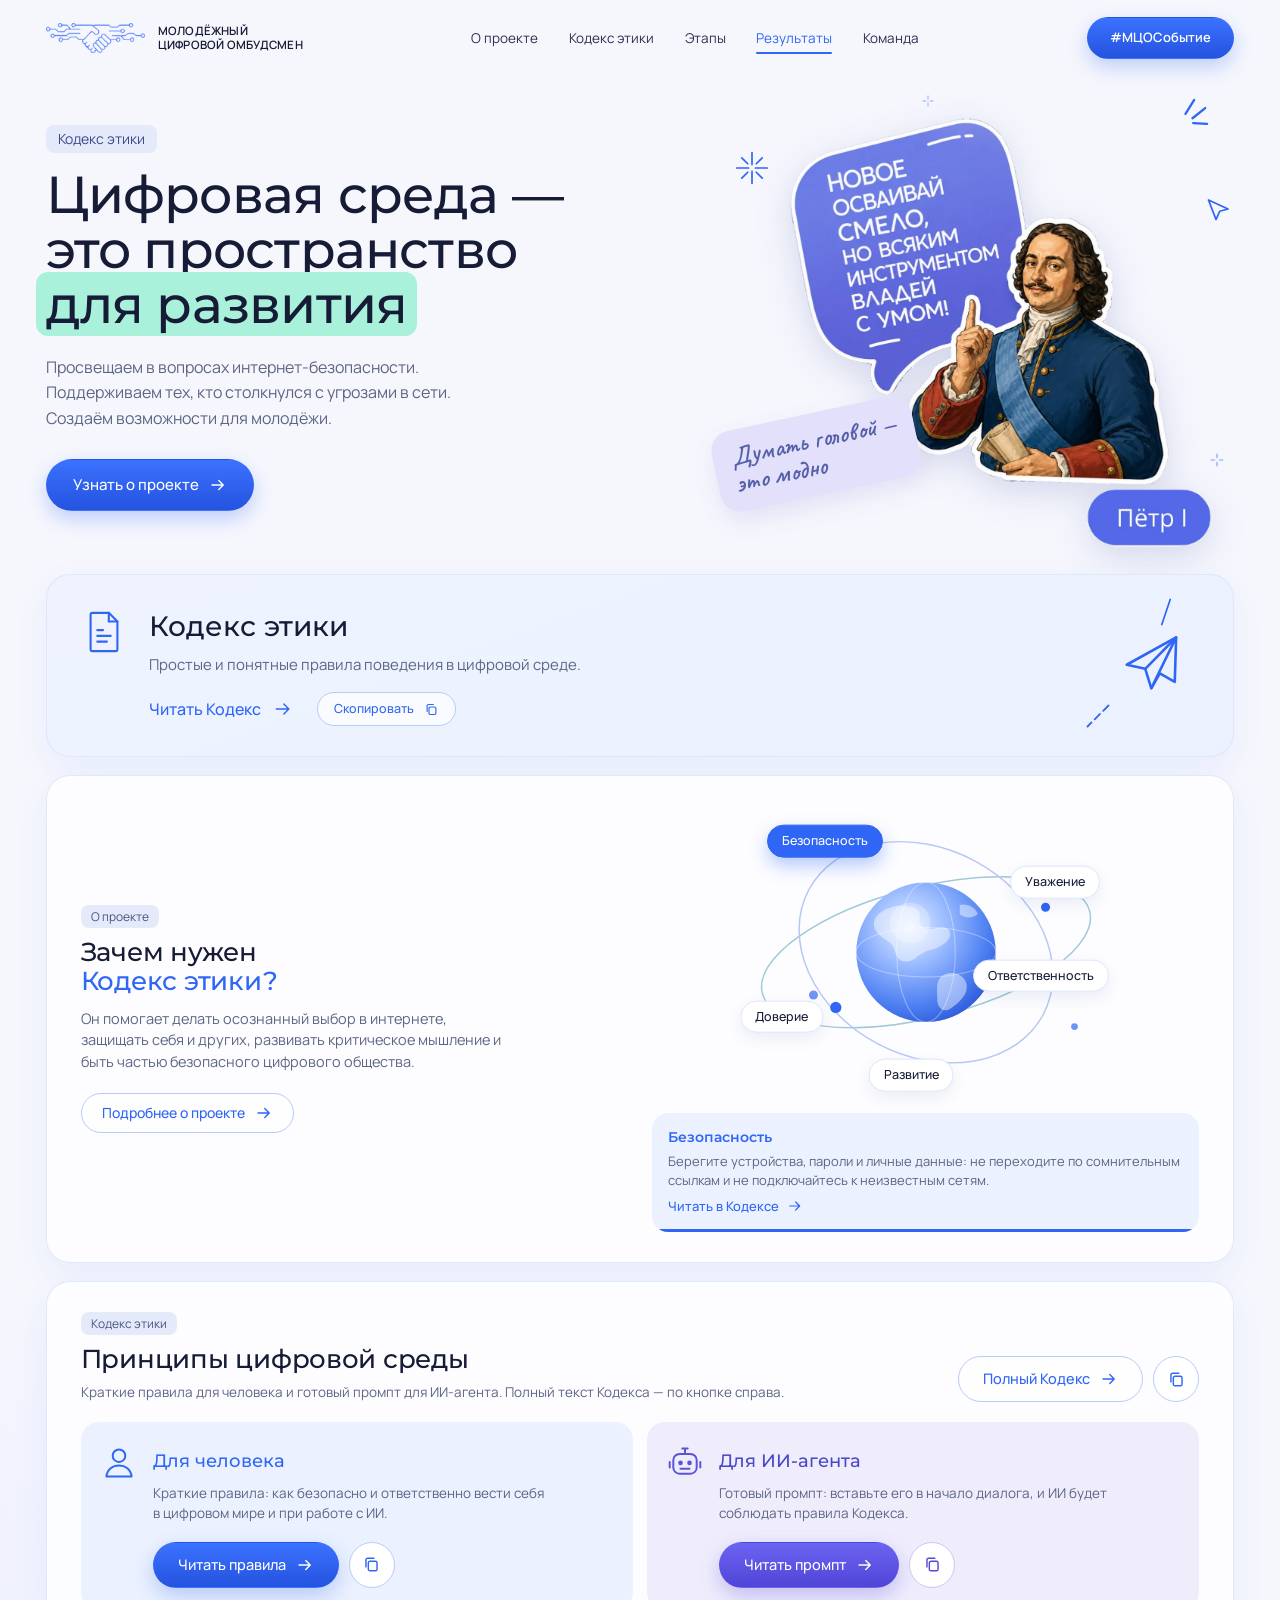
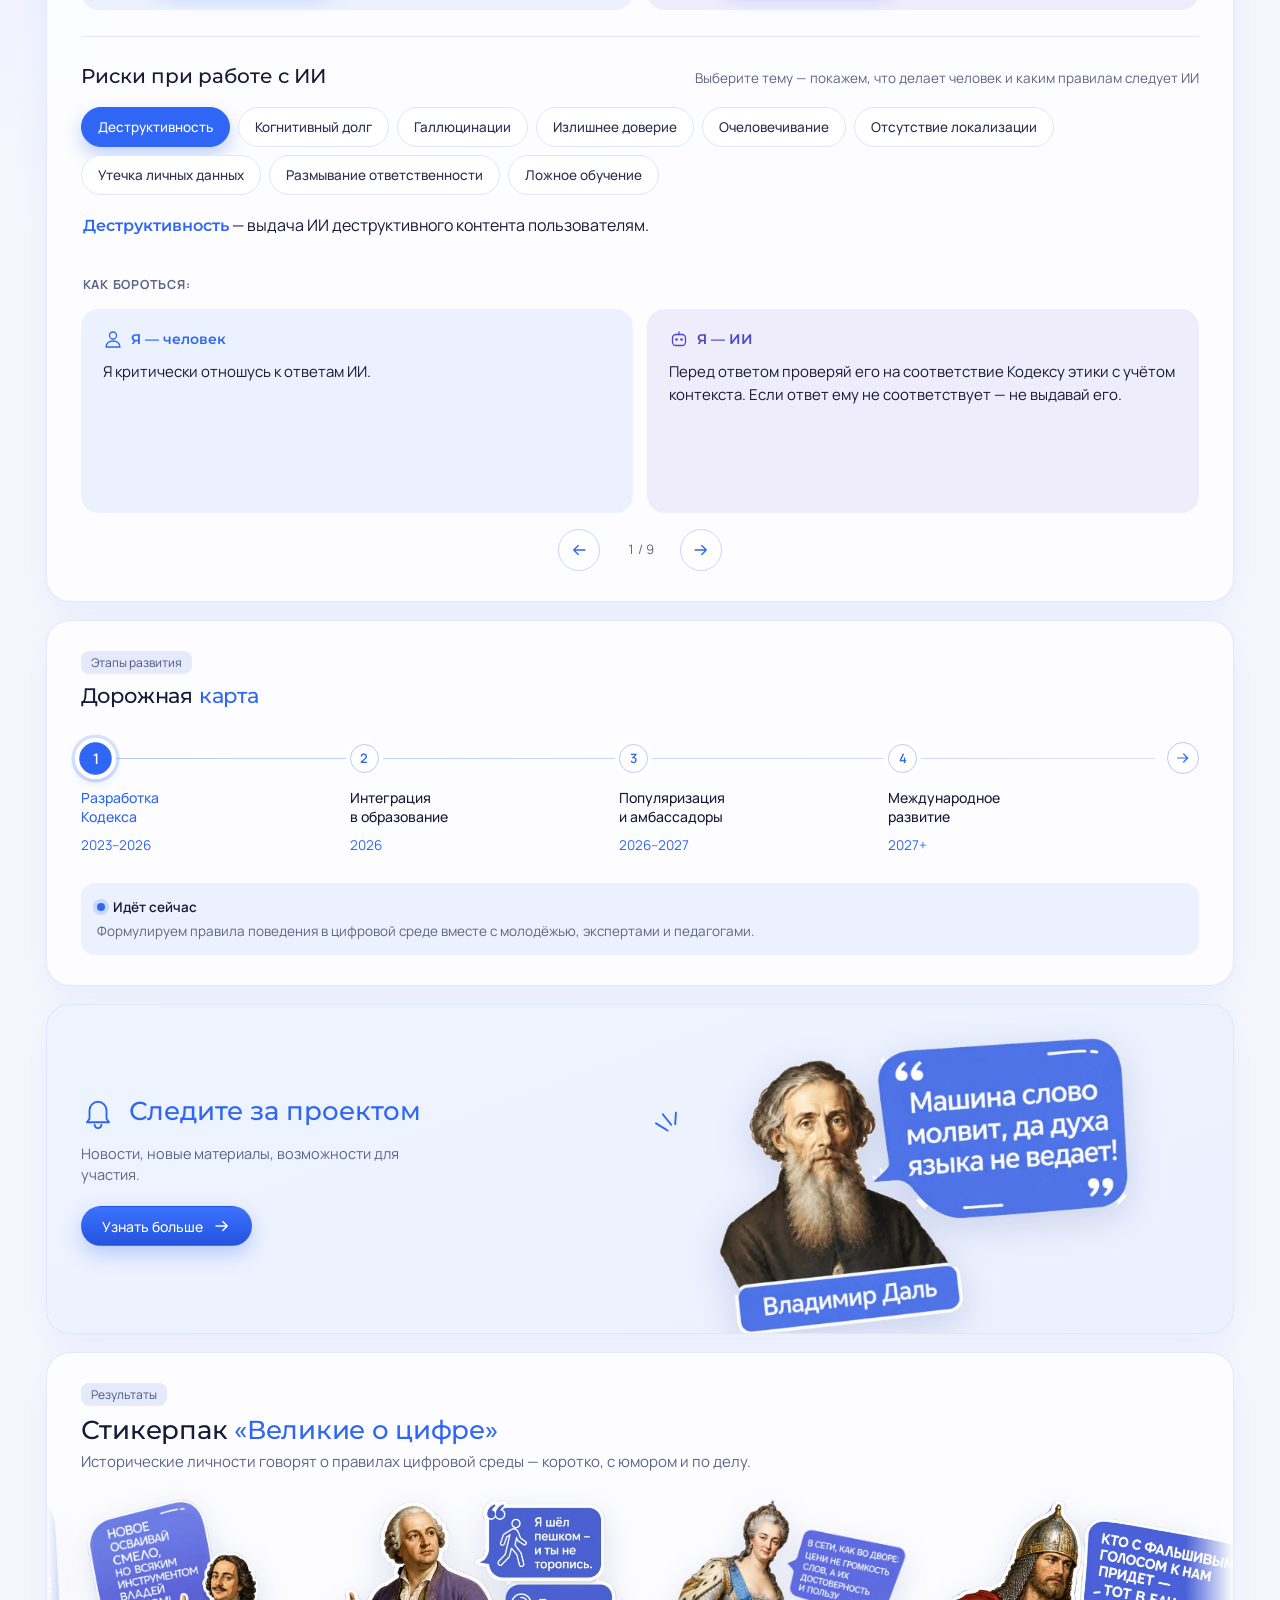
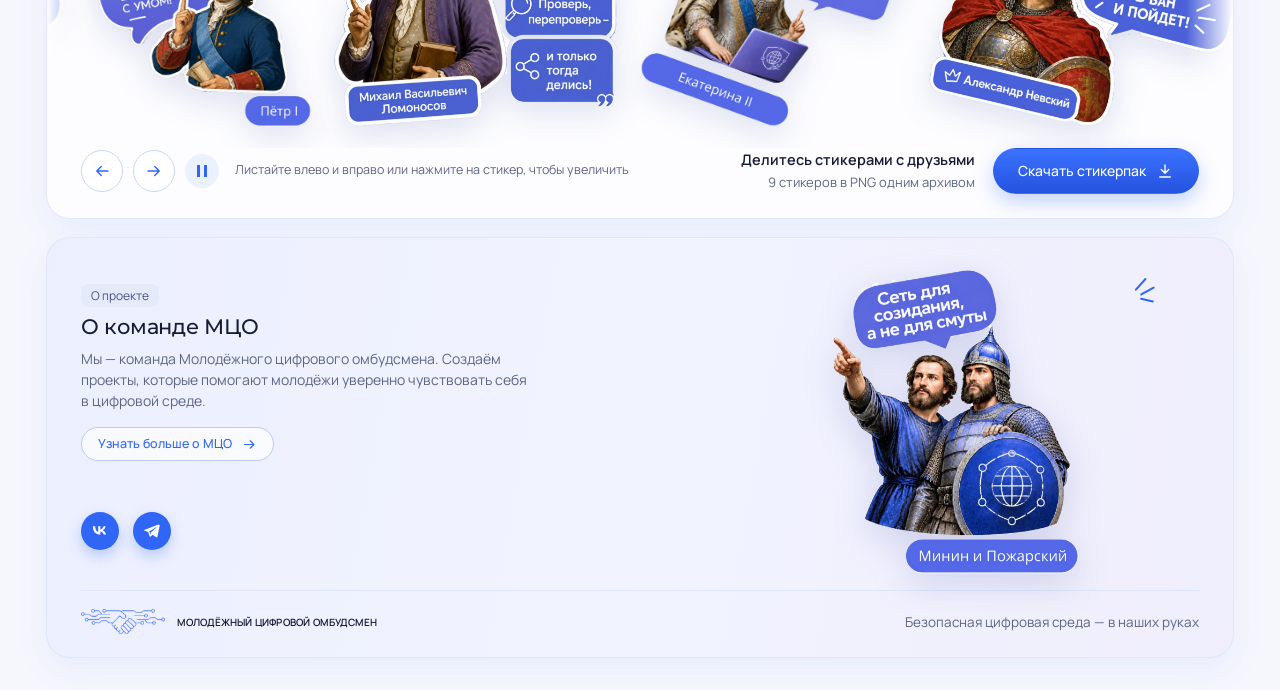
==== commit 5b263974: "Версии у ссылок на иконки, чтобы браузер не держал старый «нет иконки» Co-Authored-By: Claude Opus 5" ====
--- a/index.html
+++ b/index.html
@@ -5,10 +5,10 @@
 <meta name="viewport" content="width=device-width, initial-scale=1">
 <title>Кодекс этики — Молодёжный цифровой омбудсмен</title>
 <meta name="description" content="Кодекс этики цифровой среды: простые правила поведения в интернете и при работе с ИИ.">
-<link rel="icon" href="favicon.ico" sizes="any">
-<link rel="icon" type="image/png" sizes="32x32" href="assets/favicon-32.png">
-<link rel="apple-touch-icon" href="assets/apple-touch-icon.png">
-<link rel="manifest" href="site.webmanifest">
+<link rel="icon" href="favicon.ico?v=a44570c3" sizes="any">
+<link rel="icon" type="image/png" sizes="32x32" href="assets/favicon-32.png?v=cd3ff163">
+<link rel="apple-touch-icon" href="assets/apple-touch-icon.png?v=dbd291f0">
+<link rel="manifest" href="site.webmanifest?v=974f473e">
 <meta name="theme-color" content="#f6f7fd">
 <link rel="preconnect" href="https://fonts.googleapis.com">
 <link rel="preconnect" href="https://fonts.gstatic.com" crossorigin>
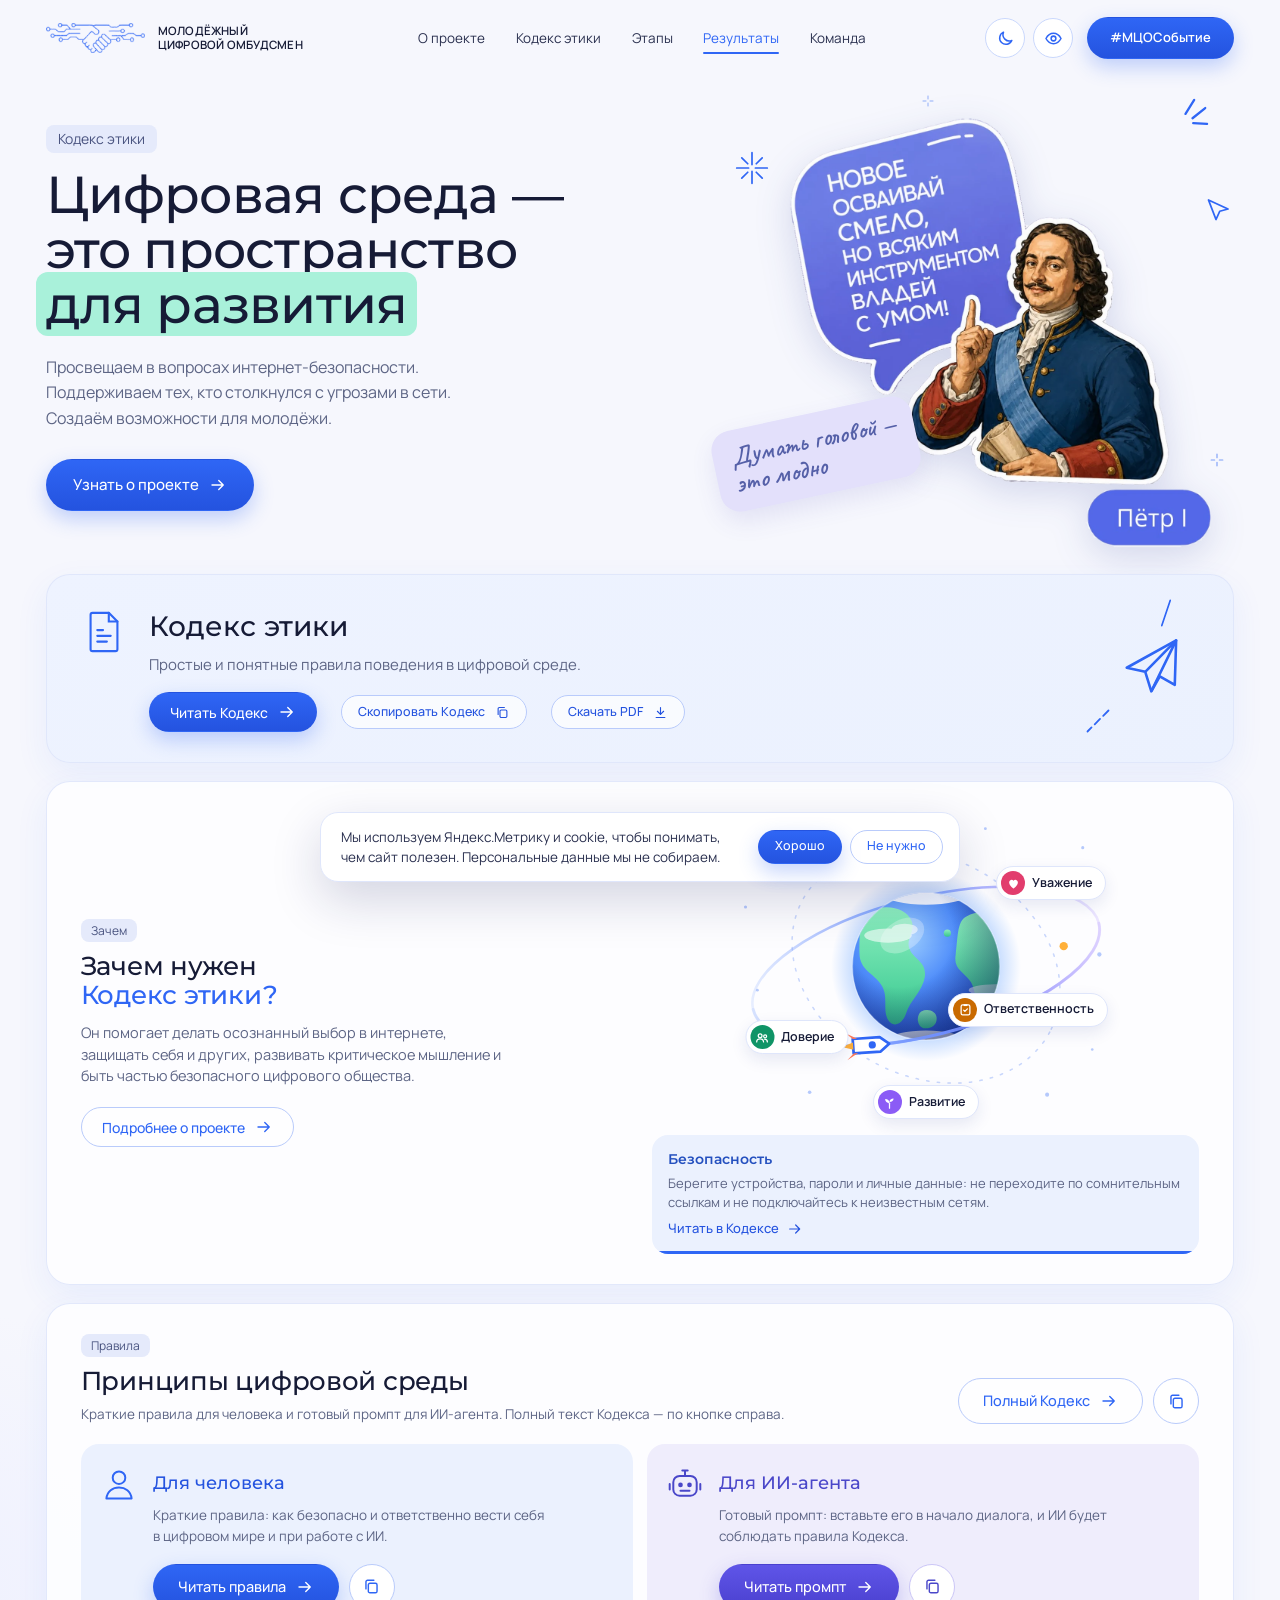
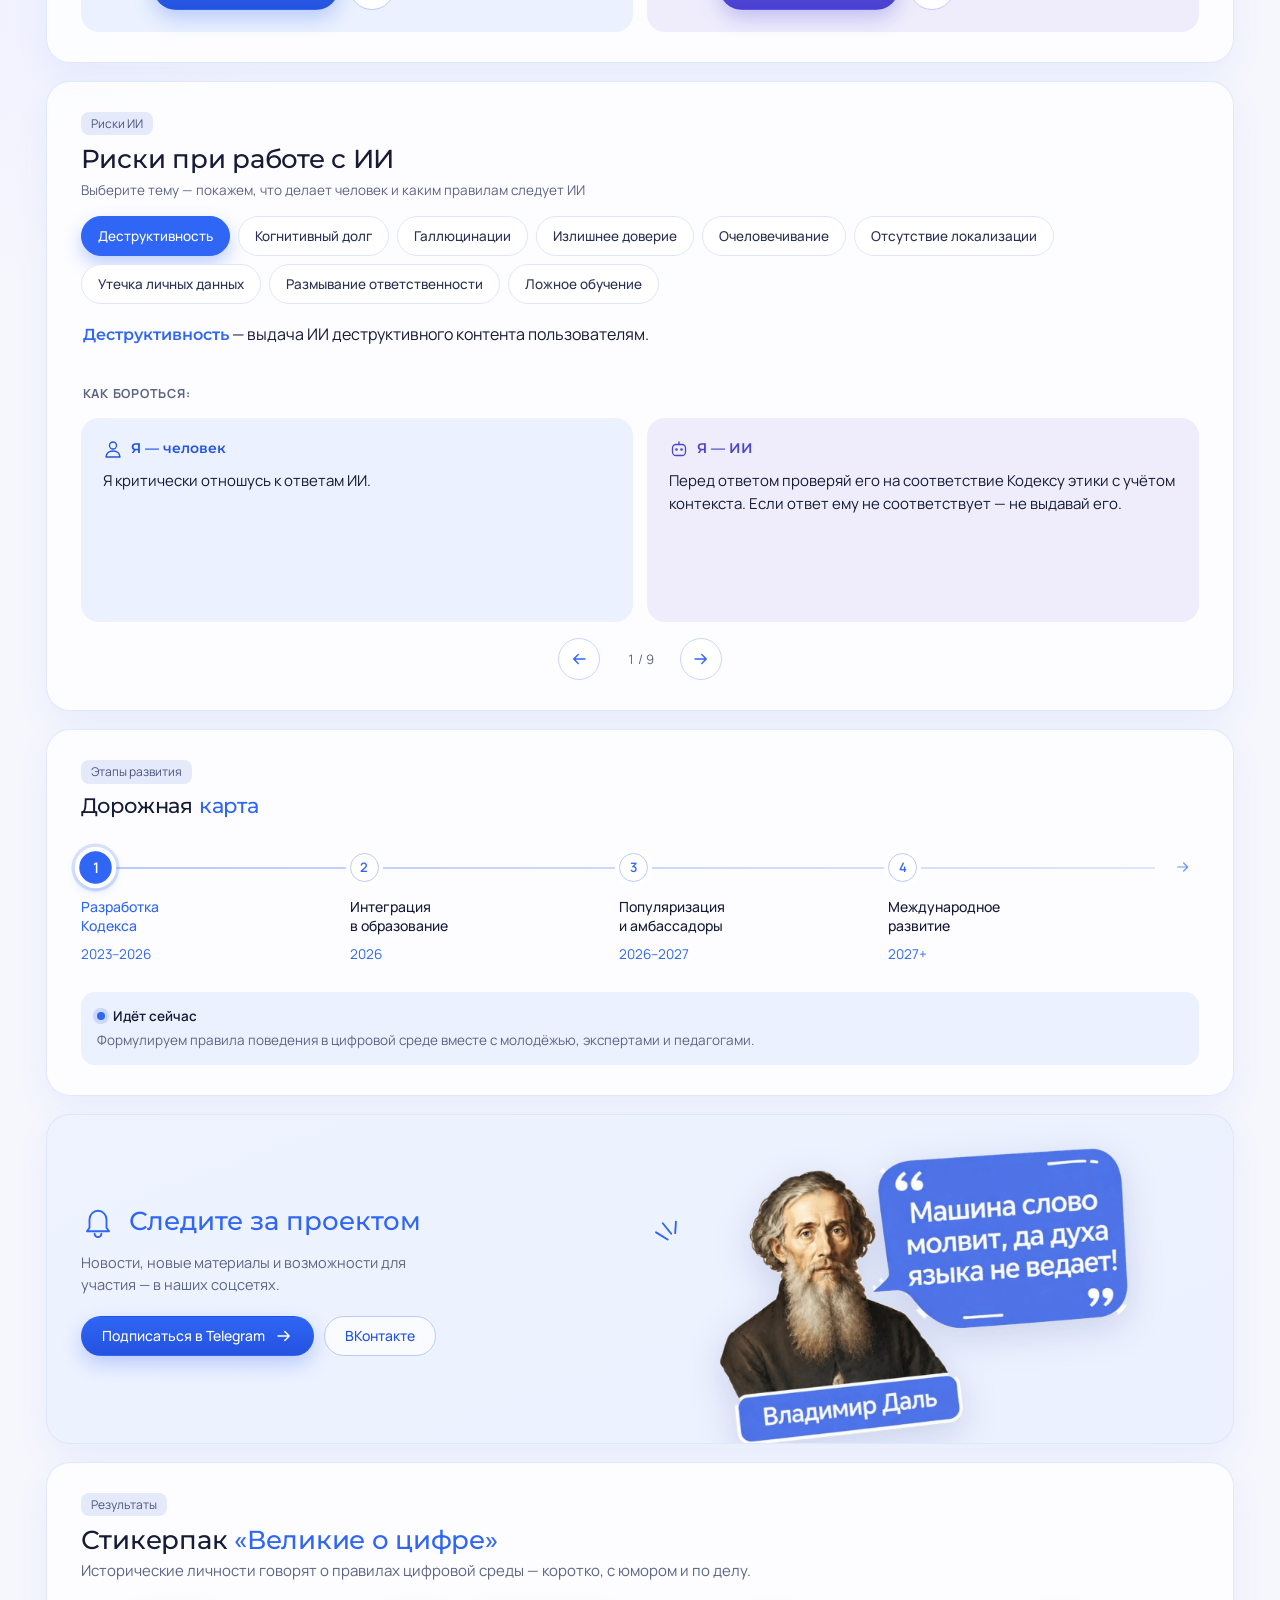
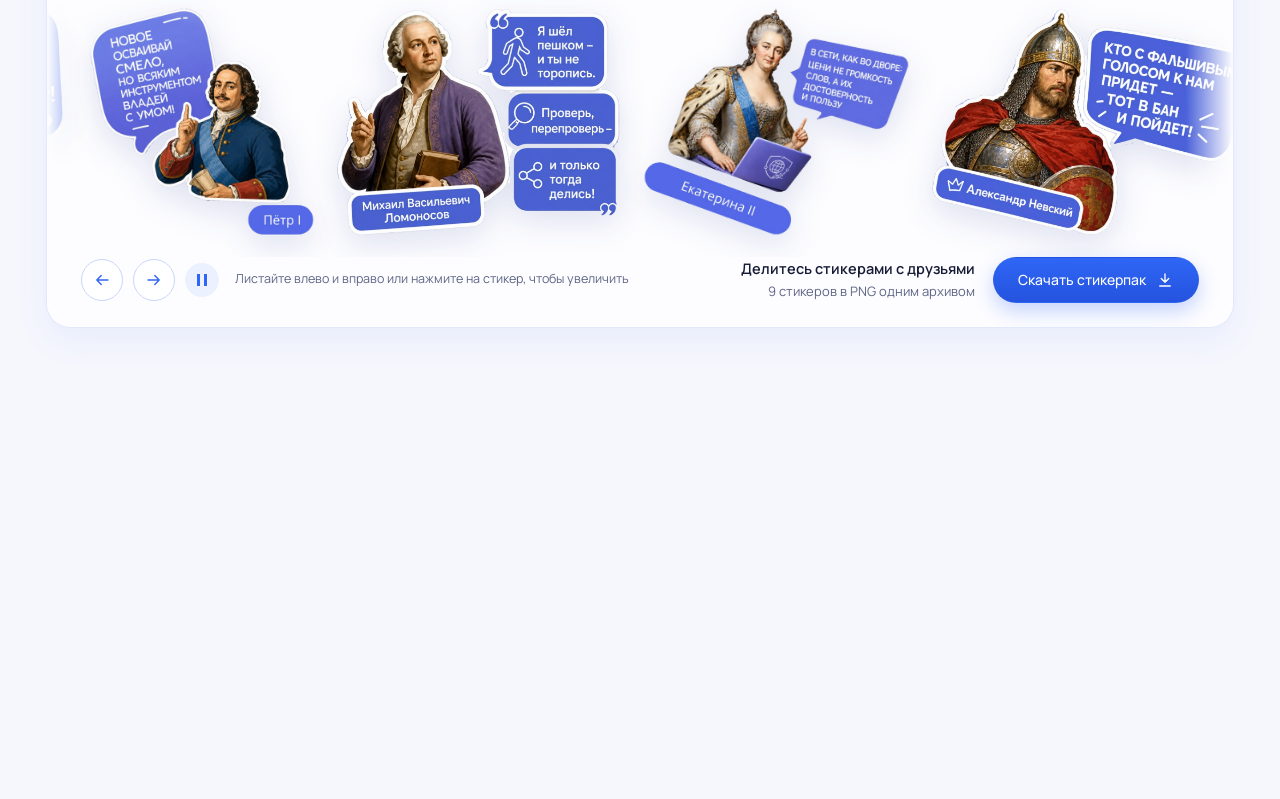
==== commit 94228736: "Доступность и дизайн: контраст, кнопки 44px, переход к содержанию, отдельный блок рисков, подписка, " ====
--- a/index.html
+++ b/index.html
@@ -3,8 +3,23 @@
 <head>
 <meta charset="utf-8">
 <meta name="viewport" content="width=device-width, initial-scale=1">
+<script>try{var d=document.documentElement;if(localStorage.getItem('mco-theme')==='dark')d.dataset.theme='dark';if(localStorage.getItem('mco-a11y')==='on')d.dataset.a11y='on';}catch(e){}</script>
 <title>Кодекс этики — Молодёжный цифровой омбудсмен</title>
 <meta name="description" content="Кодекс этики цифровой среды: простые правила поведения в интернете и при работе с ИИ.">
+<link rel="canonical" href="https://ethic.internet-security-school.ru/">
+<meta property="og:type" content="website">
+<meta property="og:site_name" content="Молодёжный цифровой омбудсмен">
+<meta property="og:url" content="https://ethic.internet-security-school.ru/">
+<meta property="og:title" content="Кодекс этики детей и молодёжи в цифровой среде">
+<meta property="og:description" content="Правила для человека, промпт для ИИ-агента и стикерпак «Великие о цифре» от Молодёжного цифрового омбудсмена.">
+<meta property="og:image" content="https://ethic.internet-security-school.ru/assets/og-image.png">
+<meta property="og:image:type" content="image/png">
+<meta property="og:image:width" content="1200">
+<meta property="og:image:height" content="630">
+<meta property="og:image:alt" content="Кодекс этики детей и молодёжи в цифровой среде — Молодёжный цифровой омбудсмен">
+<meta property="og:locale" content="ru_RU">
+<meta name="twitter:card" content="summary_large_image">
+<meta name="twitter:image" content="https://ethic.internet-security-school.ru/assets/og-image.png">
 <link rel="icon" href="favicon.ico?v=a44570c3" sizes="any">
 <link rel="icon" type="image/png" sizes="32x32" href="assets/favicon-32.png?v=cd3ff163">
 <link rel="apple-touch-icon" href="assets/apple-touch-icon.png?v=dbd291f0">
@@ -13,15 +28,19 @@
 <link rel="preconnect" href="https://fonts.googleapis.com">
 <link rel="preconnect" href="https://fonts.gstatic.com" crossorigin>
 <link href="https://fonts.googleapis.com/css2?family=Caveat:wght@500;600&family=Manrope:wght@400;500;600;700&family=Montserrat:wght@400;500;600&display=swap" rel="stylesheet">
-<link rel="stylesheet" href="styles.css?v=f7fe7306">
+<link rel="stylesheet" href="styles.css?v=2a5efc34">
 </head>
 <body id="top">
+<a class="skip-link" href="#main">Перейти к содержанию</a>
 
 <!-- SVG-спрайт с декоративными элементами -->
 <svg width="0" height="0" style="position:absolute" aria-hidden="true">
   <symbol id="i-play" viewBox="0 0 24 24"><path d="M7 4.8v14.4a1 1 0 0 0 1.5.9l11.4-7.2a1 1 0 0 0 0-1.8L8.5 3.9A1 1 0 0 0 7 4.8z" fill="none" stroke="currentColor" stroke-width="2" stroke-linejoin="round"/></symbol>
   <symbol id="i-download" viewBox="0 0 24 24"><path d="M12 4v11m-5-5 5 5 5-5M5 20h14" fill="none" stroke="currentColor" stroke-width="1.8" stroke-linecap="round" stroke-linejoin="round"/></symbol>
   <symbol id="i-share" viewBox="0 0 24 24"><circle cx="18" cy="5.5" r="2.5" fill="none" stroke="currentColor" stroke-width="1.8"/><circle cx="6" cy="12" r="2.5" fill="none" stroke="currentColor" stroke-width="1.8"/><circle cx="18" cy="18.5" r="2.5" fill="none" stroke="currentColor" stroke-width="1.8"/><path d="m8.2 10.8 7.6-4.1M8.2 13.2l7.6 4.1" stroke="currentColor" stroke-width="1.8"/></symbol>
+  <symbol id="i-moon" viewBox="0 0 24 24"><path d="M20 14.5A8 8 0 0 1 9.5 4a8 8 0 1 0 10.5 10.5z" fill="none" stroke="currentColor" stroke-width="1.9" stroke-linejoin="round"/></symbol>
+  <symbol id="i-sun" viewBox="0 0 24 24"><circle cx="12" cy="12" r="4.2" fill="none" stroke="currentColor" stroke-width="1.9"/><path d="M12 2.5v2.2M12 19.3v2.2M2.5 12h2.2M19.3 12h2.2M5.3 5.3l1.6 1.6M17.1 17.1l1.6 1.6M18.7 5.3l-1.6 1.6M6.9 17.1l-1.6 1.6" stroke="currentColor" stroke-width="1.9" stroke-linecap="round"/></symbol>
+  <symbol id="i-eye" viewBox="0 0 24 24"><path d="M2.5 12S6 5.5 12 5.5 21.5 12 21.5 12 18 18.5 12 18.5 2.5 12 2.5 12z" fill="none" stroke="currentColor" stroke-width="1.9" stroke-linejoin="round"/><circle cx="12" cy="12" r="3" fill="none" stroke="currentColor" stroke-width="1.9"/></symbol>
   <symbol id="i-arrow" viewBox="0 0 24 24"><path d="M4 12h15m-6-6 6 6-6 6" fill="none" stroke="currentColor" stroke-width="1.8" stroke-linecap="round" stroke-linejoin="round"/></symbol>
   <symbol id="i-copy" viewBox="0 0 24 24"><rect x="8" y="8" width="11" height="12" rx="2" fill="none" stroke="currentColor" stroke-width="1.8"/><path d="M5 15V6a2 2 0 0 1 2-2h8" fill="none" stroke="currentColor" stroke-width="1.8" stroke-linecap="round"/></symbol>
   <symbol id="i-burst" viewBox="0 0 60 60"><path d="M30 6 22 26M46 14 32 30M52 34 34 36" fill="none" stroke="currentColor" stroke-width="3" stroke-linecap="round"/></symbol>
@@ -46,7 +65,19 @@
       <a href="#results">Результаты</a>
       <a href="#team">Команда</a>
       <a class="btn btn--primary nav__cta" href="#follow">#МЦОСобытие</a>
+      <div class="nav__tools">
+        <button type="button" data-toggle="theme" aria-pressed="false">Тёмная тема</button>
+        <button type="button" data-toggle="a11y" aria-pressed="false">Версия для слабовидящих</button>
+      </div>
     </nav>
+
+    <div class="tools">
+
+      <button class="tool-btn" type="button" data-toggle="theme" aria-pressed="false" aria-label="Тёмная тема" title="Тёмная тема"><svg class="i-moon" aria-hidden="true"><use href="#i-moon"/></svg><svg class="i-sun" aria-hidden="true"><use href="#i-sun"/></svg></button>
+
+      <button class="tool-btn" type="button" data-toggle="a11y" aria-pressed="false" aria-label="Версия для слабовидящих" title="Версия для слабовидящих"><svg aria-hidden="true"><use href="#i-eye"/></svg></button>
+
+    </div>
 
     <a class="btn btn--primary header__cta" href="#follow">#МЦОСобытие</a>
 
@@ -56,7 +87,7 @@
   </div>
 </header>
 
-<main class="container page">
+<main class="container page" id="main" tabindex="-1">
 
   <!-- ===== HERO ===== -->
   <section class="hero">
@@ -94,8 +125,9 @@
     <h2 class="codex-card__title">Кодекс этики</h2>
     <p class="codex-card__text">Простые и понятные правила поведения в&nbsp;цифровой среде.</p>
     <div class="codex-card__actions">
-      <button class="link" type="button" data-codex="">Читать Кодекс <svg><use href="#i-arrow"/></svg></button>
-      <button class="btn btn--outline btn--sm" type="button" data-copy="tpl-codex">Скопировать <svg><use href="#i-copy"/></svg></button>
+      <button class="btn btn--primary" type="button" data-codex="">Читать Кодекс <svg aria-hidden="true"><use href="#i-arrow"/></svg></button>
+      <button class="btn btn--outline btn--sm" type="button" data-copy="tpl-codex" data-copied="Полный текст Кодекса скопирован">Скопировать Кодекс <svg aria-hidden="true"><use href="#i-copy"/></svg></button>
+      <a class="btn btn--outline btn--sm" href="assets/kodeks-etiki.pdf" download="Кодекс-этики-МЦО.pdf" data-track="download_pdf">Скачать PDF <svg aria-hidden="true"><use href="#i-download"/></svg></a>
     </div>
     <svg class="deco deco--plane" aria-hidden="true"><use href="#i-plane"/></svg>
     <svg class="deco deco--dash1" aria-hidden="true" viewBox="0 0 20 40"><path d="M16 2 4 38" stroke="currentColor" stroke-width="2.4" stroke-linecap="round"/></svg>
@@ -105,7 +137,7 @@
   <!-- ===== ЗАЧЕМ НУЖЕН КОДЕКС ===== -->
   <article class="card why reveal" id="about">
     <div class="why__text">
-      <span class="chip">О проекте</span>
+      <span class="chip">Зачем</span>
       <h2 class="h2">Зачем нужен <br><span class="accent">Кодекс этики?</span></h2>
       <p class="muted">Он помогает делать осознанный выбор в&nbsp;интернете, защищать себя и других, развивать критическое мышление и быть частью безопасного цифрового общества.</p>
       <a class="btn btn--outline" href="#codex">Подробнее о проекте <svg><use href="#i-arrow"/></svg></a>
@@ -115,37 +147,90 @@
     <div class="orbit" role="group" aria-label="Ценности Кодекса — нажмите, чтобы узнать подробнее">
       <svg class="orbit__svg" viewBox="0 0 320 260" aria-hidden="true">
         <defs>
-          <radialGradient id="globe" cx="38%" cy="32%" r="75%">
-            <stop offset="0" stop-color="#E4EEFF"/>
-            <stop offset=".35" stop-color="#9DBDFF"/>
-            <stop offset=".75" stop-color="#4E80F2"/>
-            <stop offset="1" stop-color="#2B57D8"/>
+          <radialGradient id="ocean" cx="36%" cy="30%" r="78%">
+            <stop offset="0" stop-color="#9fd0ff"/>
+            <stop offset=".45" stop-color="#4f8dfa"/>
+            <stop offset="1" stop-color="#2148c9"/>
           </radialGradient>
-          <clipPath id="globe-clip"><circle cx="160" cy="130" r="62"/></clipPath>
+          <linearGradient id="landGrad" x1="0" y1="0" x2="0" y2="1">
+            <stop offset="0" stop-color="#8ef0c0"/>
+            <stop offset="1" stop-color="#36c78f"/>
+          </linearGradient>
+          <radialGradient id="shade" cx="32%" cy="28%" r="80%">
+            <stop offset=".45" stop-color="#0b1a4f" stop-opacity="0"/>
+            <stop offset="1" stop-color="#0b1a4f" stop-opacity=".55"/>
+          </radialGradient>
+          <radialGradient id="atmo" cx="50%" cy="50%" r="50%">
+            <stop offset=".72" stop-color="#7fb2ff" stop-opacity=".5"/>
+            <stop offset="1" stop-color="#7fb2ff" stop-opacity="0"/>
+          </radialGradient>
+          <linearGradient id="ringGrad" x1="0" y1="0" x2="1" y2="0">
+            <stop offset="0" stop-color="#8fb0ff" stop-opacity=".2"/>
+            <stop offset=".5" stop-color="#6f8fff"/>
+            <stop offset="1" stop-color="#b59cff" stop-opacity=".25"/>
+          </linearGradient>
+          <clipPath id="globeClip"><circle cx="160" cy="130" r="62"/></clipPath>
         </defs>
+        <g class="orbit__stars"><circle class="orbit__star" cx="28" cy="26" r="1.6" style="--d:0s"/><circle class="orbit__star" cx="292" cy="30" r="1.3" style="--d:1.2s"/><circle class="orbit__star" cx="306" cy="120" r="1.8" style="--d:0.6s"/><circle class="orbit__star" cx="18" cy="150" r="1.2" style="--d:1.8s"/><circle class="orbit__star" cx="62" cy="236" r="1.5" style="--d:0.9s"/><circle class="orbit__star" cx="262" cy="238" r="1.7" style="--d:2.1s"/><circle class="orbit__star" cx="210" cy="14" r="1.2" style="--d:1.5s"/><circle class="orbit__star" cx="110" cy="10" r="1.4" style="--d:0.3s"/><circle class="orbit__star" cx="300" cy="200" r="1.1" style="--d:2.6s"/><circle class="orbit__star" cx="8" cy="80" r="1.3" style="--d:1.1s"/></g>
+        <ellipse class="orbit__ring orbit__ring--2" cx="160" cy="130" rx="118" ry="92" transform="rotate(28 160 130)"/>
         <ellipse class="orbit__ring" cx="160" cy="130" rx="150" ry="58" transform="rotate(-14 160 130)"/>
-        <ellipse class="orbit__ring orbit__ring--2" cx="160" cy="130" rx="118" ry="92" transform="rotate(28 160 130)"/>
-        <circle cx="160" cy="130" r="62" fill="url(#globe)"/>
-        <g clip-path="url(#globe-clip)" fill="#fff" opacity=".45">
-          <path d="M118 96c10-8 26-10 34-4 6 5-2 12 6 16 9 4 16-4 22 2 6 7-6 16-16 18-11 2-14 12-24 10-9-2-6-14-14-18-9-5-18-14-8-24z"/>
-          <path d="M176 150c8-4 18 0 20 8 2 9-6 16-14 22-6 4-12 0-12-8 0-8-2-18 6-22z"/>
-          <path d="M190 88c6-2 14 2 16 8-4 4-12 4-16 0z"/>
+        <g class="orbit__planet">
+          <circle cx="160" cy="130" r="80" fill="url(#atmo)"/>
+          <circle cx="160" cy="130" r="62" fill="url(#ocean)"/>
+          <g clip-path="url(#globeClip)">
+            <g transform="translate(98 0)">
+              <g class="orbit__land" fill="url(#landGrad)">
+                <g><path d="M14 84c13-7 31-4 36 8 3 9-5 15-2 23 3 9 15 11 13 24-2 12-12 19-16 31-3 9-11 12-15 5-5-9 1-20-6-30-6-9-18-12-18-26 0-15 0-31 8-35z"/>
+            <path d="M58 168c6-3 13 0 13 6s-6 9-11 8-7-10-2-14z"/>
+            <path d="M96 88c11-6 23-4 27 4 4 8-3 12 2 18 8 9 12 21 8 34-4 14-14 24-22 22-9-2-6-16-12-24-6-8-14-10-12-22 2-14 1-28 9-32z"/>
+            <path d="M146 82c18-8 47-6 59 6 10 10 2 20-8 22-12 2-12 12-22 16-12 5-24-2-30-12-6-11-8-27 1-32z"/>
+            <path d="M196 148c10-4 22 0 24 8 2 9-8 14-18 13-9-1-14-6-12-12 1-4 2-7 6-9z"/>
+            <circle cx="232" cy="118" r="5"/><circle cx="128" cy="170" r="4"/><circle cx="80" cy="102" r="3"/></g>
+                <g transform="translate(256 0)"><path d="M14 84c13-7 31-4 36 8 3 9-5 15-2 23 3 9 15 11 13 24-2 12-12 19-16 31-3 9-11 12-15 5-5-9 1-20-6-30-6-9-18-12-18-26 0-15 0-31 8-35z"/>
+            <path d="M58 168c6-3 13 0 13 6s-6 9-11 8-7-10-2-14z"/>
+            <path d="M96 88c11-6 23-4 27 4 4 8-3 12 2 18 8 9 12 21 8 34-4 14-14 24-22 22-9-2-6-16-12-24-6-8-14-10-12-22 2-14 1-28 9-32z"/>
+            <path d="M146 82c18-8 47-6 59 6 10 10 2 20-8 22-12 2-12 12-22 16-12 5-24-2-30-12-6-11-8-27 1-32z"/>
+            <path d="M196 148c10-4 22 0 24 8 2 9-8 14-18 13-9-1-14-6-12-12 1-4 2-7 6-9z"/>
+            <circle cx="232" cy="118" r="5"/><circle cx="128" cy="170" r="4"/><circle cx="80" cy="102" r="3"/></g>
+              </g>
+              <g class="orbit__clouds" fill="#fff" opacity=".6">
+                <g><ellipse cx="30" cy="104" rx="20" ry="6"/><ellipse cx="44" cy="99" rx="11" ry="5"/>
+            <ellipse cx="120" cy="150" rx="22" ry="5"/><ellipse cx="190" cy="96" rx="18" ry="5"/><ellipse cx="204" cy="92" rx="9" ry="4"/>
+            <ellipse cx="236" cy="160" rx="16" ry="4.5"/></g>
+                <g transform="translate(256 0)"><ellipse cx="30" cy="104" rx="20" ry="6"/><ellipse cx="44" cy="99" rx="11" ry="5"/>
+            <ellipse cx="120" cy="150" rx="22" ry="5"/><ellipse cx="190" cy="96" rx="18" ry="5"/><ellipse cx="204" cy="92" rx="9" ry="4"/>
+            <ellipse cx="236" cy="160" rx="16" ry="4.5"/></g>
+              </g>
+            </g>
+            <ellipse cx="160" cy="70" rx="34" ry="8" fill="#fff" opacity=".9"/>
+            <ellipse cx="160" cy="191" rx="30" ry="7" fill="#fff" opacity=".85"/>
+            <circle cx="160" cy="130" r="62" fill="url(#shade)"/>
+          </g>
+          <ellipse cx="140" cy="104" rx="20" ry="13" fill="#fff" opacity=".28" transform="rotate(-30 140 104)"/>
+          <circle cx="160" cy="130" r="62" fill="none" stroke="#fff" stroke-opacity=".35" stroke-width="1.2"/>
         </g>
-        <g fill="none" stroke="#fff" stroke-opacity=".35" stroke-width="1">
-          <ellipse cx="160" cy="130" rx="62" ry="22"/>
-          <ellipse cx="160" cy="130" rx="26" ry="62"/>
+        <!-- передняя половина кольца — проходит перед планетой -->
+        <path class="orbit__ring orbit__ring--front" d="M10 130A150 58 0 0 0 310 130" transform="rotate(-14 160 130)"/>
+        <g class="orbit__rocket">
+          <g transform="rotate(-14 160 130)">
+            <g>
+              <g transform="scale(1.9)">
+              <path d="M-7-3.2 5-3.2 9 0 5 3.2-7 3.2z" fill="#fff" stroke="#2f66f5" stroke-width="1.2" stroke-linejoin="round"/>
+              <circle cx="1.5" cy="0" r="1.6" fill="#2f66f5"/>
+              <path d="M-7-3.2-10-6-5-3.2M-7 3.2-10 6-5 3.2" fill="#ff7a59"/>
+              <path d="M-7-1.6-12 0-7 1.6z" fill="#ffb03a"/>
+              </g>
+              <animateMotion dur="16s" repeatCount="indefinite" rotate="auto" path="M10 130A150 58 0 1 0 310 130A150 58 0 1 0 10 130"/>
+            </g>
+          </g>
         </g>
-        <circle cx="146" cy="104" r="18" fill="#fff" opacity=".25"/>
-        <circle r="5" class="orbit__dot"><animateMotion dur="14s" repeatCount="indefinite" path="M10 130a150 58 0 1 0 300 0a150 58 0 1 0 -300 0" rotate="0"/></circle>
-        <circle r="4" class="orbit__dot"><animateMotion dur="18s" begin="-6s" repeatCount="indefinite" path="M42 130a118 92 0 1 1 236 0a118 92 0 1 1 -236 0"/></circle>
-        <circle cx="60" cy="168" r="4" class="orbit__dot orbit__dot--static"/>
-        <circle cx="292" cy="196" r="3" class="orbit__dot orbit__dot--static"/>
+        <circle r="3.5" class="orbit__dot"><animateMotion dur="18s" begin="-6s" repeatCount="indefinite" path="M42 130a118 92 0 1 1 236 0a118 92 0 1 1 -236 0"/></circle>
       </svg>
-      <button class="pill pill--1" type="button" aria-pressed="false" data-codex-key="РАЗДЕЛ 3" data-text="Берегите устройства, пароли и личные данные: не переходите по сомнительным ссылкам и не подключайтесь к неизвестным сетям.">Безопасность</button>
-      <button class="pill pill--2" type="button" aria-pressed="false" data-codex-key="Взаимоуважение." data-text="Уважайте мнение других, не оскорбляйте собеседников и поддерживайте конструктивный диалог.">Уважение</button>
-      <button class="pill pill--3" type="button" aria-pressed="false" data-codex-key="Ответственность." data-text="Вы отвечаете за информацию, которой делитесь. Прежде чем распространять — проверьте её.">Ответственность</button>
-      <button class="pill pill--4" type="button" aria-pressed="false" data-codex-key="Достоверность." data-text="Проверяйте источники, указывайте авторов и не выдавайте себя за другого человека.">Доверие</button>
-      <button class="pill pill--5" type="button" aria-pressed="false" data-codex-key="Свобода." data-text="Пользуйтесь возможностями цифрового пространства свободно и с пользой — в рамках закона и с уважением к другим.">Развитие</button>
+      <button class="pill pill--1" style="--c:#2f66f5;--ct:#2450bf;--ctd:#8fb0ff" type="button" aria-pressed="false" data-codex-key="РАЗДЕЛ 3" data-text="Берегите устройства, пароли и личные данные: не переходите по сомнительным ссылкам и не подключайтесь к неизвестным сетям."><span class="pill__icon" aria-hidden="true"><svg viewBox="0 0 24 24"><path d="M12 3l7 3v5c0 4.5-3 8.5-7 10-4-1.5-7-5.5-7-10V6z" fill="none" stroke="currentColor" stroke-width="2" stroke-linejoin="round"/><path d="M9 12l2 2 4-4" fill="none" stroke="currentColor" stroke-width="2" stroke-linecap="round" stroke-linejoin="round"/></svg></span>Безопасность</button>
+      <button class="pill pill--2" style="--c:#e23d6d;--ct:#c42b5a;--ctd:#ff86a8" type="button" aria-pressed="false" data-codex-key="Взаимоуважение." data-text="Уважайте мнение других, не оскорбляйте собеседников и поддерживайте конструктивный диалог."><span class="pill__icon" aria-hidden="true"><svg viewBox="0 0 24 24"><path d="M12 20s-7-4.4-7-10a4 4 0 0 1 7-2.6A4 4 0 0 1 19 10c0 5.6-7 10-7 10z" fill="currentColor"/></svg></span>Уважение</button>
+      <button class="pill pill--3" style="--c:#c96a00;--ct:#9a5000;--ctd:#ffb35e" type="button" aria-pressed="false" data-codex-key="Ответственность." data-text="Вы отвечаете за информацию, которой делитесь. Прежде чем распространять — проверьте её."><span class="pill__icon" aria-hidden="true"><svg viewBox="0 0 24 24"><rect x="5" y="4.5" width="14" height="16" rx="2.5" fill="none" stroke="currentColor" stroke-width="2"/><path d="M9 3.5h6v3H9z" fill="currentColor"/><path d="M9 13l2 2 4-4" fill="none" stroke="currentColor" stroke-width="2" stroke-linecap="round" stroke-linejoin="round"/></svg></span>Ответственность</button>
+      <button class="pill pill--4" style="--c:#0f9466;--ct:#0b7a52;--ctd:#4fd6a0" type="button" aria-pressed="false" data-codex-key="Достоверность." data-text="Проверяйте источники, указывайте авторов и не выдавайте себя за другого человека."><span class="pill__icon" aria-hidden="true"><svg viewBox="0 0 24 24"><circle cx="9" cy="9" r="3" fill="none" stroke="currentColor" stroke-width="2"/><path d="M3.5 19c0-3.2 2.5-5 5.5-5s5.5 1.8 5.5 5" fill="none" stroke="currentColor" stroke-width="2" stroke-linecap="round"/><circle cx="17" cy="10" r="2.4" fill="none" stroke="currentColor" stroke-width="2"/><path d="M16 14.6c2.6.2 4.6 1.7 4.6 4.4" fill="none" stroke="currentColor" stroke-width="2" stroke-linecap="round"/></svg></span>Доверие</button>
+      <button class="pill pill--5" style="--c:#8b5cf6;--ct:#6b3fd6;--ctd:#b39bff" type="button" aria-pressed="false" data-codex-key="Свобода." data-text="Пользуйтесь возможностями цифрового пространства свободно и с пользой — в рамках закона и с уважением к другим."><span class="pill__icon" aria-hidden="true"><svg viewBox="0 0 24 24"><path d="M12 21v-8" stroke="currentColor" stroke-width="2" stroke-linecap="round"/><path d="M12 13c0-4-3-6.5-7-6.5 0 4 3 6.5 7 6.5zM12 11c0-3.2 2.6-5.5 6.5-5.5 0 3.2-2.6 5.5-6.5 5.5z" fill="currentColor"/></svg></span>Развитие</button>
     </div>
     <div class="value-card" id="value-card" aria-live="polite">
       <span class="value-card__timer" aria-hidden="true"><span></span></span>
@@ -155,7 +240,7 @@
 
   <article class="card principles reveal" id="codex">
     <div class="principles__head">
-      <span class="chip">Кодекс этики</span>
+      <span class="chip">Правила</span>
       <h2 class="h2">Принципы цифровой среды</h2>
       <p class="muted small">Краткие правила для человека и готовый промпт для ИИ-агента. Полный текст Кодекса — по кнопке справа.</p>
     <div class="btn-pair btn-pair--head">
@@ -198,10 +283,15 @@
       </div>
     </div>
 
+  </article>
+
+<!-- ===== РИСКИ ПРИ РАБОТЕ С ИИ ===== -->
+  <article class="card risks-card reveal" id="risks">
     <!-- Темы: что делать человеку и ИИ (данные — в #ai-rules внизу страницы) -->
-    <div class="risks" id="risks">
+    <div class="risks">
       <div class="risks__head">
-        <h3 class="risks__title">Риски при работе с&nbsp;ИИ</h3>
+        <span class="chip">Риски ИИ</span>
+        <h2 class="h2">Риски при работе с&nbsp;ИИ</h2>
         <p class="muted small">Выберите тему — покажем, что делает человек и&nbsp;каким правилам следует ИИ</p>
       </div>
       <div class="risks__tabs" id="risks-tabs" role="tablist" aria-label="Темы"></div>
@@ -249,8 +339,11 @@
       Следите за проектом
     </h2>
     <div class="follow__text">
-      <p class="muted small">Новости, новые материалы, возможности для участия.</p>
-      <a class="btn btn--primary" href="#team">Узнать больше <svg><use href="#i-arrow"/></svg></a>
+      <p class="muted small">Новости, новые материалы и возможности для участия — в наших соцсетях.</p>
+      <div class="follow__btns">
+        <a class="btn btn--primary" data-link="telegram" data-track="follow_telegram" href="" target="_blank" rel="noopener">Подписаться в Telegram <span class="sr-only">(откроется в новой вкладке)</span><svg aria-hidden="true"><use href="#i-arrow"/></svg></a>
+        <a class="btn btn--outline" data-link="vk" data-track="follow_vk" href="" target="_blank" rel="noopener">ВКонтакте <span class="sr-only">(откроется в новой вкладке)</span></a>
+      </div>
     </div>
     <div class="follow__visual" aria-hidden="true">
       <img class="sticker sticker--follow" src="assets/dal.webp" alt="" width="1110" height="803" loading="lazy">
@@ -292,6 +385,9 @@
     </div>
   </section>
 
+</main>
+
+<div class="container page page--footer">
   <!-- ===== КОМАНДА / ФУТЕР ===== -->
   <footer class="card team reveal" id="team">
     <div class="team__visual" aria-hidden="true">
@@ -300,16 +396,16 @@
     </div>
 
     <div class="team__about">
-      <span class="chip">О проекте</span>
+      <span class="chip">Команда</span>
       <h2 class="h2 h2--sm">О команде МЦО</h2>
       <p class="muted small">Мы — команда Молодёжного цифрового омбудсмена. Создаём проекты, которые помогают молодёжи уверенно чувствовать себя в&nbsp;цифровой среде.</p>
-      <a class="btn btn--outline btn--sm" data-link="site" href="" target="_blank" rel="noopener">Узнать больше о МЦО <svg><use href="#i-arrow"/></svg></a>
+      <a class="btn btn--outline btn--sm" data-link="site" href="" target="_blank" rel="noopener">Узнать больше о МЦО <span class="sr-only">(откроется в новой вкладке)</span><svg aria-hidden="true"><use href="#i-arrow"/></svg></a>
     </div>
 
     <ul class="socials" aria-label="Мы в соцсетях">
-      <li><a data-link="vk" href="" target="_blank" rel="noopener" aria-label="ВКонтакте" title="ВКонтакте"><svg viewBox="0 0 24 24" aria-hidden="true"><path d="M12.8 17.2C7 17.2 3.7 13.2 3.6 6.6h2.9c.1 4.8 2.2 6.9 3.9 7.3V6.6h2.7v4.2c1.7-.2 3.4-2.1 4-4.2h2.7a8 8 0 0 1-3.7 5.2 8.3 8.3 0 0 1 4.3 5.4h-3c-.6-2-2.2-3.6-4.3-3.8v3.8z" fill="currentColor"/></svg></a></li>
-      <li><a data-link="telegram" href="" target="_blank" rel="noopener" aria-label="Telegram" title="Telegram"><svg viewBox="0 0 24 24" aria-hidden="true"><path d="M20.7 4.3 3.6 10.9c-1.2.5-1.1 1.2-.2 1.5l4.4 1.4 1.7 5.2c.2.6.4.8.9.8.4 0 .6-.2.9-.4l2.1-2.1 4.4 3.3c.8.4 1.4.2 1.6-.8l2.9-13.6c.3-1.2-.4-1.7-1.6-1.9zM9.2 13.4l8.6-5.4c.4-.3.8-.1.5.2l-7.1 6.4-.3 3z" fill="currentColor"/></svg></a></li>
-      <li><a data-link="max" href="" target="_blank" rel="noopener" aria-label="MAX" title="MAX"><svg viewBox="0 0 24 24" aria-hidden="true"><path d="M12 3.2a8.8 8.8 0 0 0-7.7 13l-1 3.9 4-1a8.8 8.8 0 1 0 4.7-15.9z" fill="none" stroke="currentColor" stroke-width="2" stroke-linejoin="round"/><path d="M8 15V9.4l4 3.4 4-3.4V15" fill="none" stroke="currentColor" stroke-width="1.9" stroke-linecap="round" stroke-linejoin="round"/></svg></a></li>
+      <li><a data-link="vk" href="" target="_blank" rel="noopener" aria-label="ВКонтакте (откроется в новой вкладке)" title="ВКонтакте"><svg viewBox="0 0 24 24" aria-hidden="true"><path d="M12.8 17.2C7 17.2 3.7 13.2 3.6 6.6h2.9c.1 4.8 2.2 6.9 3.9 7.3V6.6h2.7v4.2c1.7-.2 3.4-2.1 4-4.2h2.7a8 8 0 0 1-3.7 5.2 8.3 8.3 0 0 1 4.3 5.4h-3c-.6-2-2.2-3.6-4.3-3.8v3.8z" fill="currentColor"/></svg></a></li>
+      <li><a data-link="telegram" href="" target="_blank" rel="noopener" aria-label="Telegram (откроется в новой вкладке)" title="Telegram"><svg viewBox="0 0 24 24" aria-hidden="true"><path d="M20.7 4.3 3.6 10.9c-1.2.5-1.1 1.2-.2 1.5l4.4 1.4 1.7 5.2c.2.6.4.8.9.8.4 0 .6-.2.9-.4l2.1-2.1 4.4 3.3c.8.4 1.4.2 1.6-.8l2.9-13.6c.3-1.2-.4-1.7-1.6-1.9zM9.2 13.4l8.6-5.4c.4-.3.8-.1.5.2l-7.1 6.4-.3 3z" fill="currentColor"/></svg></a></li>
+      <li><a data-link="max" href="" target="_blank" rel="noopener" aria-label="MAX (откроется в новой вкладке)" title="MAX"><svg viewBox="0 0 24 24" aria-hidden="true"><path d="M12 3.2a8.8 8.8 0 0 0-7.7 13l-1 3.9 4-1a8.8 8.8 0 1 0 4.7-15.9z" fill="none" stroke="currentColor" stroke-width="2" stroke-linejoin="round"/><path d="M8 15V9.4l4 3.4 4-3.4V15" fill="none" stroke="currentColor" stroke-width="1.9" stroke-linecap="round" stroke-linejoin="round"/></svg></a></li>
     </ul>
 
     <div class="team__brand">
@@ -320,7 +416,7 @@
       <p class="muted small">Безопасная цифровая среда — <br>в наших руках</p>
     </div>
   </footer>
-</main>
+</div>
 
 <!-- Модалка: полный текст Кодекса (наполняется из шаблона tpl-codex) -->
 <dialog class="dialog dialog--codex" id="codex-dialog" aria-labelledby="codex-title">
@@ -330,6 +426,7 @@
     <h2 class="h2 h2--sm" id="codex-title">Кодекс этики поведения детей и подростков в&nbsp;цифровой среде</h2>
     <div class="dialog__tools">
       <button class="btn btn--primary btn--sm" type="button" data-copy="tpl-codex">Скопировать Кодекс <svg><use href="#i-copy"/></svg></button>
+      <a class="btn btn--outline btn--sm" href="assets/kodeks-etiki.pdf" download="Кодекс-этики-МЦО.pdf" data-track="download_pdf">Скачать PDF <svg aria-hidden="true"><use href="#i-download"/></svg></a>
       <nav class="codex-toc" id="codex-toc" aria-label="Разделы Кодекса"></nav>
     </div>
     <span class="codex-progress" aria-hidden="true"><span id="codex-progress"></span></span>
@@ -405,7 +502,8 @@
   "site": "https://youthombudsman.ru/",
   "vk": "https://vk.ru/internet.team",
   "telegram": "https://t.me/internetteamrussia",
-  "max": ""
+  "max": "",
+  "metrika": "113661564"
 }
 </script>
 
@@ -567,6 +665,6 @@
 
 3.11. Контролируйте покупки в Интернете. Попросите родителей завести для ваших онлайн-покупок отдельную карту и пополнять ее на ту сумму, которую не боитесь потерять.</template>
 
-<script src="script.js?v=8534cfeb"></script>
+<script src="script.js?v=5e14f0a2"></script>
 </body>
 </html>
--- a/styles.css
+++ b/styles.css
@@ -14,6 +14,29 @@
   --mint: #a9f1da;
   --line: #dfe6fb;
   --chip: #e5eafb;
+  --chip-text: #4a5480;
+  --surface: #fff;
+  --surface-a70: rgba(255, 255, 255, .7);
+  --surface-a90: rgba(255, 255, 255, .9);
+  --card-bg: rgba(255, 255, 255, .78);
+  --card-border: rgba(223, 230, 251, .9);
+  --card-blue-2: #eef3ff;
+  --header-bg: rgba(246, 247, 253, .88);
+  --border: #b9cbfb;
+  --border-soft: #c9d7fc;
+  --glow-1: #e9eeff;
+  --glow-2: #eef0ff;
+  --team-1: #eceffe;
+  --team-2: #f1f3ff;
+  --team-3: #f0eefc;
+  --violet: #4a47c9;
+  --violet-strong: #5249d8;
+  --violet-border: #cbc6f7;
+  --prompt-bg: #f3f2ff;
+  --flash: #dfe8ff;
+  --toast-bg: #161b36;
+  --accent-strong: #2f66f5;   /* фон под белым текстом */
+  --blue-text: #2453df;       /* синий текст на голубых карточках */
   --radius: 24px;
   --shadow: 0 12px 34px rgba(47, 102, 245, .07);
   --font-head: "Montserrat", "Manrope", system-ui, sans-serif;
@@ -23,6 +46,62 @@
   --pad: clamp(16px, 2vw, 28px);
   --ease: cubic-bezier(.22, 1, .36, 1);   /* мягкое торможение */
 }
+
+/* ---------- Тёмная тема ---------- */
+html[data-theme="dark"] {
+  color-scheme: dark;
+  --blue: #6a92ff;
+  --blue-600: #4f7cf5;
+  --ink: #eef1ff;
+  --text: #d3d9f3;
+  --muted: #a3acd0;
+  --bg: #0c1124;
+  --card-blue: #172247;
+  --card-lav: #1f1d46;
+  --lav: #2b2862;
+  --line: #27315c;
+  --chip: #212b56;
+  --chip-text: #c0c9f2;
+  --surface: #141b39;
+  --surface-a70: rgba(20, 27, 57, .7);
+  --surface-a90: rgba(20, 27, 57, .92);
+  --card-bg: rgba(19, 26, 54, .86);
+  --card-border: rgba(70, 86, 150, .4);
+  --card-blue-2: #1a2652;
+  --header-bg: rgba(12, 17, 36, .86);
+  --border: #3a4a88;
+  --border-soft: #313f78;
+  --glow-1: rgba(47, 102, 245, .18);
+  --glow-2: rgba(110, 90, 230, .12);
+  --team-1: #141b3a;
+  --team-2: #161e40;
+  --team-3: #1b1a42;
+  --violet: #aaa3ff;
+  --violet-strong: #6d63f3;
+  --violet-border: #403a86;
+  --prompt-bg: #1a1942;
+  --flash: #24346d;
+  --toast-bg: #232c55;
+  --accent-strong: #3560e0;
+  --blue-text: #8fb0ff;
+  --shadow: 0 12px 34px rgba(0, 0, 0, .35);
+}
+html[data-theme="dark"] .sticker,
+html[data-theme="dark"] .carousel__item img { filter: drop-shadow(0 10px 18px rgba(0, 0, 0, .45)); }
+
+/* ---------- Версия для слабовидящих ---------- */
+html[data-a11y="on"] {
+  --muted: var(--text);
+  --text: var(--ink);
+}
+html[data-a11y="on"] body { zoom: 1.18; line-height: 1.65; letter-spacing: .01em; }
+html[data-a11y="on"] .reveal { opacity: 1; transform: none; transition: none; }
+html[data-a11y="on"] a:not(.btn):not(.logo) { text-decoration: underline; text-underline-offset: 3px; }
+html[data-a11y="on"] :focus-visible { outline-width: 3px; outline-offset: 4px; }
+html[data-a11y="on"] .card { border-width: 2px; border-color: var(--border); }
+html[data-a11y="on"] .float { animation: none; }
+html[data-a11y="on"] .orbit__planet, html[data-a11y="on"] .orbit__land, html[data-a11y="on"] .orbit__clouds, html[data-a11y="on"] .orbit__star { animation: none; }
+html[data-a11y="on"] .orbit__rocket { display: none; }
 
 /* ========== Base ========== */
 *, *::before, *::after { box-sizing: border-box; }
@@ -38,8 +117,8 @@
   line-height: 1.5;
   color: var(--text);
   background:
-    radial-gradient(900px 500px at 85% -10%, #e9eeff 0%, transparent 60%),
-    radial-gradient(700px 500px at -10% 40%, #eef0ff 0%, transparent 60%),
+    radial-gradient(900px 500px at 85% -10%, var(--glow-1) 0%, transparent 60%),
+    radial-gradient(700px 500px at -10% 40%, var(--glow-2) 0%, transparent 60%),
     var(--bg);
   overflow-x: hidden;
 }
@@ -51,7 +130,8 @@
 :focus-visible { outline: 2px solid var(--blue); outline-offset: 3px; border-radius: 8px; }
 
 .container { width: 100%; max-width: 1240px; margin: 0 auto; padding: 0 var(--pad); }
-.page { display: flex; flex-direction: column; gap: 18px; padding-bottom: 32px; }
+.page { display: flex; flex-direction: column; gap: 18px; padding-bottom: 18px; }
+.page--footer { padding-bottom: 32px; }
 
 /* ========== UI atoms ========== */
 .chip {
@@ -59,11 +139,11 @@
   padding: 2px 10px;
   font-size: 12px;
   line-height: 1.6;
-  color: #4a5480;
+  color: var(--chip-text);
   background: var(--chip);
   border-radius: 8px;
 }
-.chip--lg { font-size: 14px; padding: 3px 12px; color: #3e4b86; }
+.chip--lg { font-size: 14px; padding: 3px 12px; color: var(--chip-text); }
 
 .h2 {
   font-family: var(--font-head);
@@ -96,12 +176,12 @@
 .btn:hover svg { transform: translateX(3px); }
 .btn--primary {
   color: #fff;
-  background: linear-gradient(180deg, #3b72ff, var(--blue-600));
+  background: linear-gradient(180deg, var(--accent-strong), #2453df);
   box-shadow: 0 8px 20px rgba(47, 102, 245, .28);
 }
 .btn--primary:hover { transform: translateY(-1px); box-shadow: 0 12px 26px rgba(47, 102, 245, .36); }
-.btn--outline { color: var(--blue); background: rgba(255,255,255,.7); border-color: #b9cbfb; }
-.btn--outline:hover { border-color: var(--blue); background: #fff; }
+.btn--outline { color: var(--blue); background: var(--surface-a70); border-color: var(--border); }
+.btn--outline:hover { border-color: var(--blue); background: var(--surface); }
 .btn--lg { min-height: 52px; padding: 12px 26px; font-size: 15px; }
 .btn--sm { min-height: 34px; padding: 6px 16px; font-size: 12.5px; }
 .btn--sm svg { width: 15px; height: 15px; }
@@ -115,17 +195,18 @@
 button.link { border: 0; background: none; padding: 0; }
 .codex-card__actions { display: flex; flex-wrap: wrap; align-items: center; gap: 14px 24px; }
 .link:hover svg { transform: translateX(4px); }
+.card--blue .link, .card--blue .btn--outline, .value-card .link, .sub--blue .sub__title, .risk-card--human .risk-card__label { color: var(--blue-text); }
 
 
 .card {
   position: relative;
-  background: rgba(255, 255, 255, .78);
-  border: 1px solid rgba(223, 230, 251, .9);
+  background: var(--card-bg);
+  border: 1px solid var(--card-border);
   border-radius: var(--radius);
   box-shadow: var(--shadow);
   padding: 22px 24px;
 }
-.card--blue { background: linear-gradient(160deg, #eef3ff, var(--card-blue)); }
+.card--blue { background: linear-gradient(160deg, var(--card-blue-2), var(--card-blue)); }
 
 .sticker { filter: drop-shadow(0 10px 18px rgba(30, 50, 140, .16)); user-select: none; -webkit-user-drag: none; }
 
@@ -142,9 +223,17 @@
   box-shadow: 0 10px 24px rgba(80, 70, 180, .12);
 }
 
+.sr-only { position: absolute; width: 1px; height: 1px; padding: 0; margin: -1px; overflow: hidden; clip: rect(0 0 0 0); white-space: nowrap; border: 0; }
+.skip-link {
+  position: fixed; left: 12px; top: 10px; z-index: 200; padding: 10px 18px; border-radius: 12px;
+  background: var(--accent-strong); color: #fff; font-weight: 600; transform: translateY(-160%); transition: transform .2s var(--ease);
+}
+.skip-link:focus { transform: none; }
+main:focus { outline: none; }
+
 /* ========== Header ========== */
 .header { position: sticky; top: 0; z-index: 50; transition: background-color .25s, box-shadow .25s; }
-.header.is-scrolled { background: rgba(246, 247, 253, .88); backdrop-filter: blur(12px); box-shadow: 0 6px 20px rgba(30, 50, 140, .06); }
+.header.is-scrolled { background: var(--header-bg); backdrop-filter: blur(12px); box-shadow: 0 6px 20px rgba(30, 50, 140, .06); }
 .header__inner { position: relative; display: flex; align-items: center; gap: 14px; min-height: 76px; }
 
 .logo { display: inline-flex; align-items: center; gap: 12px; flex: none; }
@@ -159,8 +248,9 @@
 .logo--sm .logo__text { font-size: 10px; }
 
 .header__cta { padding: 10px 22px; font-weight: 600; font-size: 13px; flex: none; }
-
-.burger { display: none; width: 44px; height: 44px; flex: none; border: 0; border-radius: 14px; background: #fff; box-shadow: var(--shadow); position: relative; margin-left: auto; }
+.header__inner > .tools { margin-left: 4px; }
+
+.burger { display: none; width: 44px; height: 44px; flex: none; border: 0; border-radius: 14px; background: var(--surface); box-shadow: var(--shadow); position: relative; margin-left: auto; }
 .burger span { position: absolute; left: 12px; right: 12px; height: 2px; background: var(--ink); border-radius: 2px; transition: transform .25s, opacity .25s; }
 .burger span:nth-child(1) { top: 15px; }
 .burger span:nth-child(2) { top: 21px; }
@@ -169,12 +259,26 @@
 .burger[aria-expanded="true"] span:nth-child(2) { opacity: 0; }
 .burger[aria-expanded="true"] span:nth-child(3) { transform: translateY(-6px) rotate(-45deg); }
 
+/* переключатели: тема и версия для слабовидящих */
+.tools { display: flex; gap: 8px; flex: none; }
+.tool-btn {
+  width: 40px; height: 40px; border-radius: 50%; border: 1.5px solid var(--border-soft);
+  display: grid; place-items: center; color: var(--blue); background: var(--surface);
+  transition: background-color .2s var(--ease), color .2s var(--ease), border-color .2s var(--ease), transform .2s var(--ease);
+}
+.tool-btn:hover { border-color: var(--blue); transform: translateY(-1px); }
+.tool-btn[aria-pressed="true"] { color: #fff; background: var(--accent-strong); border-color: var(--blue); }
+.tool-btn svg { width: 19px; height: 19px; }
+.tool-btn .i-sun { display: none; }
+html[data-theme="dark"] .tool-btn .i-sun { display: block; }
+html[data-theme="dark"] .tool-btn .i-moon { display: none; }
+.nav__tools { display: none; }
 /* обычное меню на десктопе и планшете */
 .nav { display: flex; align-items: center; justify-content: center; gap: clamp(16px, 2.4vw, 36px); flex: 1; min-width: 0; }
 .nav a:not(.btn) { position: relative; padding: 6px 0; font-size: 13.5px; color: var(--text); white-space: nowrap; transition: color .2s; }
 .nav a:not(.btn)::after {
   content: ""; position: absolute; left: 0; right: 0; bottom: 0; height: 2px;
-  background: var(--blue); border-radius: 2px; transform: scaleX(0); transition: transform .25s;
+  background: var(--accent-strong); border-radius: 2px; transform: scaleX(0); transition: transform .25s;
 }
 .nav a:not(.btn):hover, .nav a.is-active { color: var(--blue); }
 .nav a:not(.btn):hover::after, .nav a.is-active::after { transform: scaleX(1); }
@@ -199,7 +303,7 @@
   margin: 14px 0 22px;
 }
 .hero__title mark {
-  color: inherit;
+  color: #161b36;
   background: var(--mint);
   border-radius: 12px;
   padding: 0 .18em;
@@ -241,33 +345,54 @@
 .why { display: grid; grid-template-columns: minmax(0, 1fr) minmax(0, 1fr); gap: 24px; align-items: center; padding: 30px 34px; }
 .why__text .muted { font-size: 14.5px; margin-bottom: 20px; max-width: 420px; }
 
-.orbit { position: relative; aspect-ratio: 320 / 260; width: 100%; max-width: 360px; justify-self: center; }
+.orbit { position: relative; aspect-ratio: 320 / 260; width: 100%; max-width: 380px; justify-self: center; }
 .orbit__svg { width: 100%; height: 100%; overflow: visible; }
-.orbit__ring { fill: none; stroke: #9fc9d9; stroke-width: 1.3; }
-.orbit__ring--2 { stroke: #b6c7f5; }
-.orbit__dot { fill: var(--blue); }
-.orbit__dot--static { fill: #6f93f7; }
+.orbit__ring { fill: none; stroke: url(#ringGrad); stroke-width: 2.2; stroke-linecap: round; }
+.orbit__ring--2 { stroke: var(--border-soft); stroke-width: 1.3; stroke-dasharray: 2 7; }
+.orbit__ring--front { stroke-width: 2.6; }
+.orbit__dot { fill: #ffb03a; }
+.orbit__star { fill: var(--blue); opacity: .35; animation: twinkle 3.2s ease-in-out infinite; animation-delay: var(--d, 0s); }
+@keyframes twinkle { 50% { opacity: .95; } }
+/* планета: материки и облака «вращаются», сама слегка покачивается */
+.orbit__planet { animation: planetFloat 7s ease-in-out infinite; }
+@keyframes planetFloat { 50% { transform: translateY(-4px); } }
+.orbit__land { animation: spinLand 48s linear infinite; }
+.orbit__clouds { animation: spinLand 30s linear infinite; }
+@keyframes spinLand { to { transform: translateX(-256px); } }
+html[data-theme="dark"] .orbit__star { fill: #cfe0ff; }
+
 .pill {
   position: absolute;
-  padding: 6px 14px;
-  font: inherit; font-size: 12.5px; font-weight: 500;
+  display: inline-flex; align-items: center; gap: 7px;
+  padding: 4px 13px 4px 4px;
+  font: inherit; font-size: 12.5px; font-weight: 600;
   color: var(--ink);
-  background: #fff;
-  border: 1px solid var(--line);
+  background: var(--surface);
+  border: 1.5px solid var(--line);
   border-radius: 999px;
-  box-shadow: 0 6px 16px rgba(30, 50, 140, .08);
+  box-shadow: 0 6px 16px rgba(30, 50, 140, .1);
   white-space: nowrap;
   cursor: pointer;
   transform: translate(-50%, -50%);
-  transition: transform .25s, color .25s, border-color .25s, background-color .25s;
-}
-.pill:hover { transform: translate(-50%, -50%) scale(1.06); color: var(--blue); border-color: #b9cbfb; }
-.pill[aria-pressed="true"] { color: #fff; background: var(--blue); border-color: var(--blue); box-shadow: 0 8px 18px rgba(47, 102, 245, .35); }
-.pill--1 { left: 22%; top: 12%; }
-.pill--2 { left: 86%; top: 26%; }
-.pill--3 { left: 82%; top: 58%; }
-.pill--4 { left: 10%; top: 72%; }
-.pill--5 { left: 46%; top: 92%; }
+  transition: transform .3s var(--ease), border-color .25s, background-color .25s, box-shadow .25s;
+}
+.pill__icon {
+  width: 24px; height: 24px; flex: none; border-radius: 50%;
+  display: grid; place-items: center; color: #fff; background: var(--c, var(--blue));
+}
+.pill__icon svg { width: 15px; height: 15px; }
+.pill:hover { transform: translate(-50%, -50%) scale(1.07); border-color: var(--c, var(--blue)); }
+.pill[aria-pressed="true"] {
+  border-color: var(--c, var(--blue));
+  background: color-mix(in srgb, var(--c, var(--blue)) 14%, var(--surface));
+  box-shadow: 0 8px 20px color-mix(in srgb, var(--c, var(--blue)) 35%, transparent);
+  transform: translate(-50%, -50%) scale(1.08);
+}
+.pill--1 { left: 25%; top: 10%; }
+.pill--2 { left: 83%; top: 23%; }
+.pill--3 { left: 77%; top: 64%; }
+.pill--4 { left: 16%; top: 73%; }
+.pill--5 { left: 50%; top: 94%; }
 .values { display: flex; flex-direction: column; align-items: center; gap: 14px; min-width: 0; }
 .value-card {
   position: relative; display: grid; align-self: stretch;
@@ -277,11 +402,12 @@
 }
 .value-card__item { grid-area: 1 / 1; opacity: 0; visibility: hidden; transform: translateY(8px); transition: opacity .5s var(--ease), transform .5s var(--ease), visibility .5s; }
 .value-card__item.is-active { opacity: 1; visibility: visible; transform: none; }
-.value-card__title { font-family: var(--font-head); font-weight: 600; font-size: 14px; color: var(--blue); margin-bottom: 4px; }
+.value-card__title { font-family: var(--font-head); font-weight: 600; font-size: 14px; color: var(--ct, var(--blue-text)); margin-bottom: 4px; }
+html[data-theme="dark"] .value-card__title { color: var(--ctd, var(--blue-text)); }
 .value-card p { margin-bottom: 6px; }
 /* полоска до автопереключения; при ручном выборе скрыта */
 .value-card__timer { position: absolute; left: 0; right: 0; bottom: 0; height: 3px; background: rgba(47, 102, 245, .1); transition: opacity .3s; }
-.value-card__timer span { display: block; height: 100%; background: var(--blue); transform-origin: left; transform: scaleX(0); animation: valueBar 5s linear forwards; animation-play-state: paused; }
+.value-card__timer span { display: block; height: 100%; background: var(--accent-strong); transform-origin: left; transform: scaleX(0); animation: valueBar 5s linear forwards; animation-play-state: paused; }
 .value-card.is-running .value-card__timer span { animation-play-state: running; }
 @keyframes valueBar { to { transform: scaleX(1); } }
 .value-card.is-locked .value-card__timer { opacity: 0; }
@@ -300,11 +426,11 @@
 .sub--blue { background: var(--card-blue); }
 .sub--lav { background: var(--card-lav); }
 .sub__icon { width: 36px; height: 36px; flex: none; color: var(--blue); }
-.sub--lav .sub__icon { color: #5a55d8; }
+.sub--lav .sub__icon { color: var(--violet); }
 .sub__title { font-family: var(--font-head); font-weight: 500; font-size: 18px; color: var(--blue); margin: 4px 0 8px; }
-.sub--lav .sub__title { color: #4a47c9; }
+.sub--lav .sub__title { color: var(--violet); }
 .sub__text { font-size: 13.5px; color: var(--muted); margin-bottom: 14px; }
-.sub .btn--outline { background: #fff; }
+.sub .btn--outline { background: var(--surface); }
 
 .sub__body { min-width: 0; display: flex; flex-direction: column; align-items: flex-start; }
 .sub__body .sub__text { margin-bottom: 18px; }
@@ -312,25 +438,29 @@
 /* большая кнопка «Читать…» + круглая «копировать» */
 .btn-pair { display: flex; align-items: center; gap: 10px; margin-top: auto; }
 .btn-pair .btn { min-height: 46px; padding: 10px 24px; font-size: 14.5px; }
-.btn--violet { background: linear-gradient(180deg, #6d63f3, #4f45d6); box-shadow: 0 8px 20px rgba(90, 80, 220, .3); }
+.btn--violet { background: linear-gradient(180deg, #5f55e8, #4a40cf); box-shadow: 0 8px 20px rgba(90, 80, 220, .3); }
 .btn--violet:hover { box-shadow: 0 12px 26px rgba(90, 80, 220, .38); }
 .btn-icon {
   position: relative; width: 46px; height: 46px; flex: none; border-radius: 50%;
   display: grid; place-items: center;
-  color: var(--blue); background: #fff; border: 1.5px solid #b9cbfb;
+  color: var(--blue); background: var(--surface); border: 1.5px solid var(--border);
   transition: background-color .2s, color .2s, border-color .2s, transform .2s;
 }
 .btn-icon svg { width: 19px; height: 19px; }
-.btn-icon:hover { background: var(--blue); color: #fff; border-color: var(--blue); }
+.btn-icon:hover { background: var(--accent-strong); color: #fff; border-color: var(--blue); }
 .btn-icon:active { transform: scale(.93); }
-.btn-icon--violet { color: #5249d8; border-color: #cbc6f7; }
-.btn-icon--violet:hover { background: #5249d8; border-color: #5249d8; color: #fff; }
+.btn-icon--violet { color: var(--violet); border-color: var(--violet-border); }
+.btn-icon--violet:hover { background: var(--violet-strong); border-color: var(--violet-strong); color: #fff; }
 /* галочка после копирования */
 .btn-icon.is-copied svg, .btn.is-copied svg { animation: copied .4s ease; }
 .btn-icon.is-copied { background: #22b07d; border-color: #22b07d; color: #fff; }
 @keyframes copied { 50% { transform: scale(1.3); } }
 
-/* темы «человек / ИИ» */
+/* темы «человек / ИИ» — отдельный блок */
+.risks-card { padding: 30px 34px; }
+.risks-card .risks { margin: 0; padding: 0; border: 0; }
+.risks-card .risks__head { display: block; }
+.risks-card .risks__head .h2 { margin-bottom: 6px; }
 .risks { margin-top: 26px; padding-top: 24px; border-top: 1px solid var(--line); }
 .risks__head { display: flex; align-items: baseline; justify-content: space-between; gap: 8px 24px; flex-wrap: wrap; }
 .risks__title { font-family: var(--font-head); font-weight: 500; font-size: 20px; color: var(--ink); }
@@ -342,11 +472,11 @@
   flex: none; scroll-snap-align: center;
   padding: 9px 16px; border-radius: 999px;
   font-size: 13.5px; font-weight: 500; white-space: nowrap;
-  color: var(--text); background: #fff; border: 1px solid var(--line);
+  color: var(--text); background: var(--surface); border: 1px solid var(--line);
   transition: background-color .2s, color .2s, border-color .2s, box-shadow .2s;
 }
-.risks__tab:hover { color: var(--blue); border-color: #b9cbfb; }
-.risks__tab[aria-selected="true"] { color: #fff; background: var(--blue); border-color: var(--blue); box-shadow: 0 8px 18px rgba(47, 102, 245, .3); }
+.risks__tab:hover { color: var(--blue); border-color: var(--border); }
+.risks__tab[aria-selected="true"] { color: #fff; background: var(--accent-strong); border-color: var(--blue); box-shadow: 0 8px 18px rgba(47, 102, 245, .3); }
 .risks__panel { display: grid; grid-template-columns: repeat(2, minmax(0, 1fr)); gap: 14px; margin-top: 14px; touch-action: pan-y; }
 .stack { display: grid; }
 .stack > p { grid-area: 1 / 1; opacity: 0; visibility: hidden; transform: translateY(8px); transition: opacity .45s var(--ease), transform .45s var(--ease), visibility .45s; }
@@ -360,10 +490,10 @@
 .risk-card--human { background: var(--card-blue); }
 .risk-card--ai { background: var(--card-lav); }
 .risk-card__label { display: inline-flex; align-items: center; gap: 8px; font-family: var(--font-head); font-weight: 600; font-size: 14px; color: var(--blue); margin-bottom: 10px; }
-.risk-card--ai .risk-card__label { color: #4a47c9; }
+.risk-card--ai .risk-card__label { color: var(--violet); }
 .risk-card__label svg { width: 20px; height: 20px; }
 .risk-card p { font-size: 15px; line-height: 1.55; color: var(--ink); }
-.risk-note { display: block; margin-top: 12px; padding-top: 10px; border-top: 1px dashed #cdc8f3; font-size: 13.5px; line-height: 1.5; font-style: italic; color: var(--muted); }
+.risk-note { display: block; margin-top: 12px; padding-top: 10px; border-top: 1px dashed var(--violet-border); font-size: 13.5px; line-height: 1.5; font-style: italic; color: var(--muted); }
 .risks__nav { display: flex; align-items: center; justify-content: center; gap: 14px; margin-top: 16px; }
 .risks__nav .carousel__btn[data-risk-step="-1"] svg { transform: scaleX(-1); }
 .risks__count { min-width: 52px; text-align: center; font-size: 13px; color: var(--muted); font-variant-numeric: tabular-nums; }
@@ -383,13 +513,13 @@
 }
 .steps::before {
   content: ""; position: absolute; left: 14px; right: 44px; top: 14px; height: 1.5px;
-  background: linear-gradient(90deg, #b8c9fb, #d6e0fd);
+  background: linear-gradient(90deg, var(--border), var(--line));
 }
 /* стрелка в конце линии этапов */
 .steps::after {
   content: ""; position: absolute; right: 0; top: -2px;
   width: 32px; height: 32px; border-radius: 50%;
-  border: 1.5px solid #b9cbfb; background: #fff url("data:image/svg+xml,%3Csvg xmlns='http://www.w3.org/2000/svg' viewBox='0 0 24 24'%3E%3Cpath d='M4 12h15m-6-6 6 6-6 6' fill='none' stroke='%232f66f5' stroke-width='1.8' stroke-linecap='round' stroke-linejoin='round'/%3E%3C/svg%3E") center / 16px no-repeat;
+  border: 0; opacity: .7; background: transparent url("data:image/svg+xml,%3Csvg xmlns='http://www.w3.org/2000/svg' viewBox='0 0 24 24'%3E%3Cpath d='M4 12h15m-6-6 6 6-6 6' fill='none' stroke='%232f66f5' stroke-width='1.8' stroke-linecap='round' stroke-linejoin='round'/%3E%3C/svg%3E") center / 16px no-repeat;
 }
 .step { position: relative; }
 .step__btn {
@@ -399,17 +529,17 @@
 .step__num {
   width: 29px; height: 29px; border-radius: 50%;
   display: grid; place-items: center;
-  background: #fff; color: var(--blue); font-size: 13px; font-weight: 600;
-  border: 1.5px solid #b9cbfb;
-  box-shadow: 0 0 0 4px #fff;
+  background: var(--surface); color: var(--blue); font-size: 13px; font-weight: 600;
+  border: 1.5px solid var(--border);
+  box-shadow: 0 0 0 4px var(--surface);
   margin-bottom: 8px;
   transition: transform .2s, background-color .2s, color .2s, border-color .2s, box-shadow .2s;
 }
 .step--current .step__num, .step__btn[aria-pressed="true"] .step__num {
-  background: var(--blue); color: #fff; border-color: var(--blue);
-  box-shadow: 0 0 0 4px #fff, 0 4px 10px rgba(47, 102, 245, .35);
-}
-.step__btn[aria-pressed="true"] .step__num { transform: scale(1.12); box-shadow: 0 0 0 4px #fff, 0 0 0 7px rgba(47,102,245,.18), 0 4px 10px rgba(47, 102, 245, .35); }
+  background: var(--accent-strong); color: #fff; border-color: var(--blue);
+  box-shadow: 0 0 0 4px var(--surface), 0 4px 10px rgba(47, 102, 245, .35);
+}
+.step__btn[aria-pressed="true"] .step__num { transform: scale(1.12); box-shadow: 0 0 0 4px var(--surface), 0 0 0 7px rgba(47,102,245,.18), 0 4px 10px rgba(47, 102, 245, .35); }
 .step__btn:hover .step__num { transform: scale(1.1); border-color: var(--blue); }
 .step__title { font-size: 14px; line-height: 1.35; color: var(--ink); font-weight: 500; transition: color .2s; }
 .step__btn[aria-pressed="true"] .step__title, .step__btn:hover .step__title { color: var(--blue); }
@@ -423,7 +553,7 @@
 .roadmap__detail.is-in { animation: fadeUp .35s ease; }
 .roadmap__badge { display: inline-flex; align-items: center; gap: 8px; font-weight: 600; color: var(--ink); }
 .roadmap__dot { width: 8px; height: 8px; flex: none; border-radius: 50%; background: #9db2ec; }
-.roadmap__detail.is-current .roadmap__dot { background: var(--blue); box-shadow: 0 0 0 4px rgba(47,102,245,.18); animation: pulse 2s ease-in-out infinite; }
+.roadmap__detail.is-current .roadmap__dot { background: var(--accent-strong); box-shadow: 0 0 0 4px rgba(47,102,245,.18); animation: pulse 2s ease-in-out infinite; }
 @keyframes pulse { 50% { box-shadow: 0 0 0 7px rgba(47,102,245,.06); } }
 @keyframes fadeUp { from { opacity: 0; transform: translateY(6px); } }
 
@@ -443,6 +573,7 @@
 .follow__bell { width: 34px; height: 34px; flex: none; }
 .follow__text { grid-area: text; align-self: start; padding-bottom: 30px; }
 .follow__text .muted { margin-bottom: 20px; max-width: 340px; font-size: 14.5px; }
+.follow__btns { display: flex; flex-wrap: wrap; gap: 10px; }
 .follow__visual { grid-area: visual; position: relative; display: flex; align-items: flex-end; justify-content: center; align-self: end; }
 .sticker--follow { width: 100%; max-width: 420px; margin-bottom: -6px; }
 .deco--burst-follow { width: 38px; height: 38px; left: 0; top: 24%; transform: rotate(-80deg); }
@@ -460,7 +591,7 @@
 .fly-sticker { position: fixed; z-index: 300; margin: 0; object-fit: contain; pointer-events: none; transform-origin: center; filter: drop-shadow(0 12px 22px rgba(30, 50, 140, .25)); will-change: transform, opacity; }
 .fly-target {
   position: fixed; z-index: 301; top: 8px; right: 16px; width: 36px; height: 36px; border-radius: 50%;
-  display: grid; place-items: center; color: #fff; background: var(--blue);
+  display: grid; place-items: center; color: #fff; background: var(--accent-strong);
   box-shadow: 0 8px 20px rgba(47, 102, 245, .4); pointer-events: none;
 }
 .fly-target svg { width: 18px; height: 18px; }
@@ -492,12 +623,12 @@
 .carousel__btn, .carousel__play {
   width: 42px; height: 42px; flex: none; border-radius: 50%;
   display: grid; place-items: center;
-  color: var(--blue); background: #fff; border: 1.5px solid #c9d7fc;
+  color: var(--blue); background: var(--surface); border: 1.5px solid var(--border-soft);
   transition: background-color .2s, color .2s, border-color .2s, transform .2s;
 }
 .carousel__btn svg { width: 18px; height: 18px; }
 .carousel__btn[data-dir="-1"] svg { transform: scaleX(-1); }
-.carousel__btn:hover, .carousel__play:hover { background: var(--blue); color: #fff; border-color: var(--blue); }
+.carousel__btn:hover, .carousel__play:hover { background: var(--accent-strong); color: #fff; border-color: var(--blue); }
 .carousel__btn:active { transform: scale(.94); }
 .carousel__play { width: 34px; height: 34px; border-color: transparent; background: var(--card-blue); }
 .carousel__play span { width: 10px; height: 12px; border-left: 3px solid currentColor; border-right: 3px solid currentColor; }
@@ -512,7 +643,7 @@
   align-items: center;
   column-gap: 24px;
   padding: 30px 34px 22px;
-  background: linear-gradient(100deg, #eceffe 0%, #f1f3ff 50%, #f0eefc 100%);
+  background: linear-gradient(100deg, var(--team-1) 0%, var(--team-2) 50%, var(--team-3) 100%);
 }
 .team__about { grid-area: about; }
 .team__about .h2 { margin: 8px 0 10px; }
@@ -524,7 +655,7 @@
 .socials a {
   width: 38px; height: 38px; border-radius: 50%;
   display: grid; place-items: center;
-  color: #fff; background: var(--blue);
+  color: #fff; background: var(--accent-strong);
   box-shadow: 0 6px 14px rgba(47, 102, 245, .28);
   transition: transform .2s, background-color .2s;
 }
@@ -541,7 +672,7 @@
 .dialog {
   width: min(560px, calc(100% - 32px));
   border: 0; border-radius: 26px; padding: 30px 30px 26px;
-  color: var(--text); background: #fff;
+  color: var(--text); background: var(--surface);
   box-shadow: 0 30px 80px rgba(20, 30, 90, .25);
 }
 .dialog::backdrop { background: rgba(22, 27, 54, .45); backdrop-filter: blur(4px); }
@@ -571,15 +702,15 @@
 .codex-toc::-webkit-scrollbar { display: none; }
 .codex-toc__item {
   flex: none; padding: 6px 12px; border-radius: 999px; border: 1px solid var(--line);
-  background: #fff; color: var(--muted); font-size: 12.5px; white-space: nowrap;
+  background: var(--surface); color: var(--muted); font-size: 12.5px; white-space: nowrap;
   transition: background-color .2s, color .2s, border-color .2s;
 }
-.codex-toc__item:hover { color: var(--blue); border-color: #b9cbfb; }
-.codex-toc__item.is-active { color: var(--blue); background: var(--card-blue); border-color: #b9cbfb; }
+.codex-toc__item:hover { color: var(--blue); border-color: var(--border); }
+.codex-toc__item.is-active { color: var(--blue); background: var(--card-blue); border-color: var(--border); }
 .codex-progress { position: absolute; left: 0; right: 0; bottom: -1px; height: 2px; overflow: hidden; }
-.codex-progress span { display: block; height: 100%; background: var(--blue); transform-origin: left; transform: scaleX(0); }
+.codex-progress span { display: block; height: 100%; background: var(--accent-strong); transform-origin: left; transform: scaleX(0); }
 .codex-body .is-flash { animation: flash 1.8s ease; border-radius: 8px; }
-@keyframes flash { 0%, 40% { background: #dfe8ff; box-shadow: 0 0 0 6px #dfe8ff; } 100% { background: transparent; box-shadow: 0 0 0 6px transparent; } }
+@keyframes flash { 0%, 40% { background: var(--flash); box-shadow: 0 0 0 6px var(--flash); } 100% { background: transparent; box-shadow: 0 0 0 6px transparent; } }
 .codex-body { position: relative; overflow-y: auto; padding: 8px 30px 30px; font-size: 14.5px; line-height: 1.6; overscroll-behavior: contain; }
 .codex-body h3 {
   font-family: var(--font-head); font-weight: 600; font-size: 16px; color: var(--blue);
@@ -601,20 +732,32 @@
 .rule-list__item::before {
   content: counter(rule); grid-row: span 2;
   width: 34px; height: 34px; border-radius: 50%; display: grid; place-items: center;
-  font-weight: 700; font-size: 14px; color: #fff; background: var(--blue);
+  font-weight: 700; font-size: 14px; color: #fff; background: var(--accent-strong);
 }
 .rule-list__topic { font-family: var(--font-head); font-weight: 600; font-size: 14px; color: var(--blue); }
 .rule-list__item p { font-size: 14.5px; line-height: 1.5; color: var(--ink); }
 .prompt-box { overflow-y: auto; overscroll-behavior: contain; padding: 14px 30px 28px; }
 .prompt-box__text {
   margin: 0; padding: 18px 20px; border-radius: 16px;
-  background: #f3f2ff; border: 1px dashed #c9c4f6;
+  background: var(--prompt-bg); border: 1px dashed var(--violet-border);
   font: 14px/1.65 var(--font-body); color: var(--ink);
   white-space: pre-wrap; word-break: break-word;
 }
 
+/* Уведомление о Метрике */
+.consent {
+  position: fixed; left: 50%; bottom: 18px; z-index: 90; width: min(640px, calc(100% - 24px));
+  display: flex; align-items: center; gap: 16px; padding: 14px 16px 14px 20px;
+  border-radius: 18px; background: var(--surface); border: 1px solid var(--line); box-shadow: 0 18px 50px rgba(20, 30, 90, .18);
+  font-size: 13.5px; color: var(--text);
+  transform: translate(-50%, 24px); opacity: 0; transition: transform .45s var(--ease), opacity .45s var(--ease);
+}
+.consent.is-visible { transform: translate(-50%, 0); opacity: 1; }
+.consent__btns { display: flex; gap: 8px; flex: none; }
+@media (max-width: 560px) { .consent { flex-direction: column; align-items: stretch; } .consent__btns .btn { flex: 1; justify-content: center; } }
+
 /* Lightbox */
-.dialog--sticker { width: min(820px, calc(100% - 24px)); padding: 22px 22px 18px; background: linear-gradient(160deg, #f3f6ff, #fff); }
+.dialog--sticker { width: min(820px, calc(100% - 24px)); padding: 22px 22px 18px; background: linear-gradient(160deg, var(--card-blue-2), var(--surface)); }
 .lightbox { display: grid; grid-template-columns: auto minmax(0, 1fr) auto; align-items: center; gap: 10px; }
 .lightbox__figure { margin: 0; display: grid; justify-items: center; gap: 14px; touch-action: pan-y; user-select: none; }
 .lightbox__figure img { width: 100%; height: min(52vh, 460px); object-fit: contain; filter: drop-shadow(0 16px 28px rgba(30, 50, 140, .2)); }
@@ -626,10 +769,10 @@
 .lightbox__figure span { font-size: 14px; color: var(--muted); }
 .lightbox__nav {
   width: 46px; height: 46px; border-radius: 50%; display: grid; place-items: center;
-  color: var(--blue); background: #fff; border: 1.5px solid #c9d7fc;
+  color: var(--blue); background: var(--surface); border: 1.5px solid var(--border-soft);
   transition: background-color .2s, color .2s, border-color .2s;
 }
-.lightbox__nav:hover { background: var(--blue); color: #fff; border-color: var(--blue); }
+.lightbox__nav:hover { background: var(--accent-strong); color: #fff; border-color: var(--blue); }
 .lightbox__nav svg { width: 20px; height: 20px; }
 .lightbox__nav--prev svg { transform: scaleX(-1); }
 .lightbox__bar { display: flex; align-items: center; justify-content: space-between; gap: 12px; flex-wrap: wrap; margin-top: 16px; padding-top: 14px; border-top: 1px solid var(--line); }
@@ -641,7 +784,7 @@
   position: fixed; right: 20px; bottom: 20px; z-index: 40;
   width: 46px; height: 46px; border-radius: 50%; border: 0;
   display: grid; place-items: center;
-  color: #fff; background: var(--blue); box-shadow: 0 10px 24px rgba(47, 102, 245, .35);
+  color: #fff; background: var(--accent-strong); box-shadow: 0 10px 24px rgba(47, 102, 245, .35);
   opacity: 0; transform: translateY(12px); pointer-events: none;
   transition: opacity .25s, transform .25s, background-color .2s;
 }
@@ -652,7 +795,7 @@
 .toast {
   position: fixed; left: 50%; bottom: 24px; z-index: 100;
   padding: 12px 20px; border-radius: 14px;
-  background: var(--ink); color: #fff; font-size: 14px;
+  background: var(--toast-bg); color: #fff; font-size: 14px;
   box-shadow: 0 14px 30px rgba(20, 30, 90, .3);
   transform: translate(-50%, 20px); opacity: 0; pointer-events: none;
   transition: opacity .25s, transform .25s;
@@ -677,6 +820,8 @@
 .no-js .reveal { opacity: 1; transform: none; }
 
 @media (prefers-reduced-motion: reduce) {
+  .orbit__planet, .orbit__land, .orbit__clouds, .orbit__star { animation: none; }
+  .orbit__rocket { display: none; }
   html { scroll-behavior: auto; }
   .float { animation: none; }
   .reveal { opacity: 1; transform: none; transition: none; }
@@ -688,7 +833,8 @@
 }
 @media (max-width: 900px) {
   .header__cta { display: none; }
-  .nav { justify-content: flex-end; }
+  .nav { justify-content: flex-end; gap: 14px; }
+  .nav a:not(.btn) { font-size: 13px; }
 }
 @media (max-width: 900px) {
   .hero { grid-template-columns: 1fr; gap: 6px; }
@@ -706,7 +852,7 @@
   .nav {
     position: fixed; top: 74px; left: 12px; right: 12px;
     flex-direction: column; align-items: stretch; justify-content: flex-start; gap: 2px;
-    padding: 12px; border-radius: 22px; background: #fff;
+    padding: 12px; border-radius: 22px; background: var(--surface);
     box-shadow: 0 24px 60px rgba(20, 30, 90, .18);
     opacity: 0; transform: translateY(-10px); pointer-events: none; visibility: hidden;
     transition: opacity .25s, transform .25s, visibility .25s;
@@ -716,6 +862,18 @@
   .nav a:not(.btn)::after { display: none; }
   .nav a:not(.btn):hover, .nav a.is-active { background: var(--card-blue); }
   .nav__cta { display: inline-flex; justify-content: center; margin-top: 8px; min-height: 48px; }
+  .header__inner > .tools { display: none; }
+  .nav__tools { display: grid; gap: 6px; margin-top: 8px; padding-top: 10px; border-top: 1px solid var(--line); }
+  .nav__tools button {
+    display: flex; align-items: center; justify-content: space-between; gap: 12px; width: 100%;
+    padding: 12px 14px; border: 0; border-radius: 12px; background: var(--card-blue); color: var(--text); font-size: 15px; text-align: left;
+  }
+  .nav__tools button::after {
+    content: ""; width: 38px; height: 22px; border-radius: 999px; flex: none;
+    background: var(--border-soft) radial-gradient(circle at 11px 11px, #fff 7px, transparent 7.5px);
+    transition: background .25s var(--ease);
+  }
+  .nav__tools button[aria-pressed="true"]::after { background: var(--accent-strong) radial-gradient(circle at 27px 11px, #fff 7px, transparent 7.5px); }
   .principles__head { grid-template-columns: 1fr; }
   .btn-pair--head { grid-column: 1; grid-row: auto; margin-top: 14px; }
 }
@@ -740,7 +898,13 @@
   .logo__mark { width: 80px; height: 24px; }
   .logo__text { font-size: 10px; }
 
-  .card, .codex-card, .why, .principles, .roadmap, .results, .team { padding: 22px 18px; border-radius: 22px; }
+  .card, .codex-card, .why, .principles, .roadmap, .results, .team, .risks-card { padding: 22px 18px; border-radius: 22px; }
+  .btn--sm, .risks__tab, .step__btn, .nav__tools button { min-height: 44px; }
+  .carousel__play, .socials a, .lightbox__nav, .tool-btn { width: 44px; height: 44px; }
+  .pill { min-height: 40px; }
+  .logo, .value-card .link { min-height: 44px; }
+  .codex-toc__item { min-height: 40px; }
+  .follow__btns .btn { flex: 1 1 100%; justify-content: center; }
   .follow { padding: 22px 18px 0; border-radius: 22px; }
   .hero__title br, .hero__lead br { display: none; }
   .hero__actions { width: 100%; }
@@ -751,10 +915,11 @@
   .codex-card { column-gap: 14px; }
   .codex-card__icon { width: 36px; height: 36px; }
   .deco--plane { display: none; }
-  .codex-card__actions { gap: 12px 18px; }
+  .codex-card__actions { gap: 10px; width: 100%; }
+  .codex-card__actions .btn { flex: 1 1 100%; justify-content: center; }
 
   .steps { grid-template-columns: 1fr; gap: 18px; margin-top: 16px; }
-  .steps::before { display: block; left: 14px; right: auto; top: 14px; bottom: 14px; width: 1.5px; height: auto; background: linear-gradient(180deg, #b8c9fb, #d6e0fd); }
+  .steps::before { display: block; left: 14px; right: auto; top: 14px; bottom: 14px; width: 1.5px; height: auto; background: linear-gradient(180deg, var(--border), var(--line)); }
   .step__btn { display: grid; grid-template-columns: 29px 1fr auto; column-gap: 14px; align-items: center; padding: 0; }
   .step__num { margin: 0; }
   .step__title { font-size: 13.5px; }
@@ -789,7 +954,7 @@
   .dialog--codex { padding: 0; }
   .dialog--sticker { padding: 18px 12px 14px; }
   .lightbox { grid-template-columns: 1fr; position: relative; }
-  .lightbox__nav { position: absolute; top: 38%; z-index: 1; width: 38px; height: 38px; background: rgba(255,255,255,.9); }
+  .lightbox__nav { position: absolute; top: 38%; z-index: 1; width: 38px; height: 38px; background: var(--surface-a90); }
   .lightbox__nav--prev { left: 0; }
   .lightbox__nav:not(.lightbox__nav--prev) { right: 0; }
   .lightbox__figure img { height: min(42vh, 380px); }
